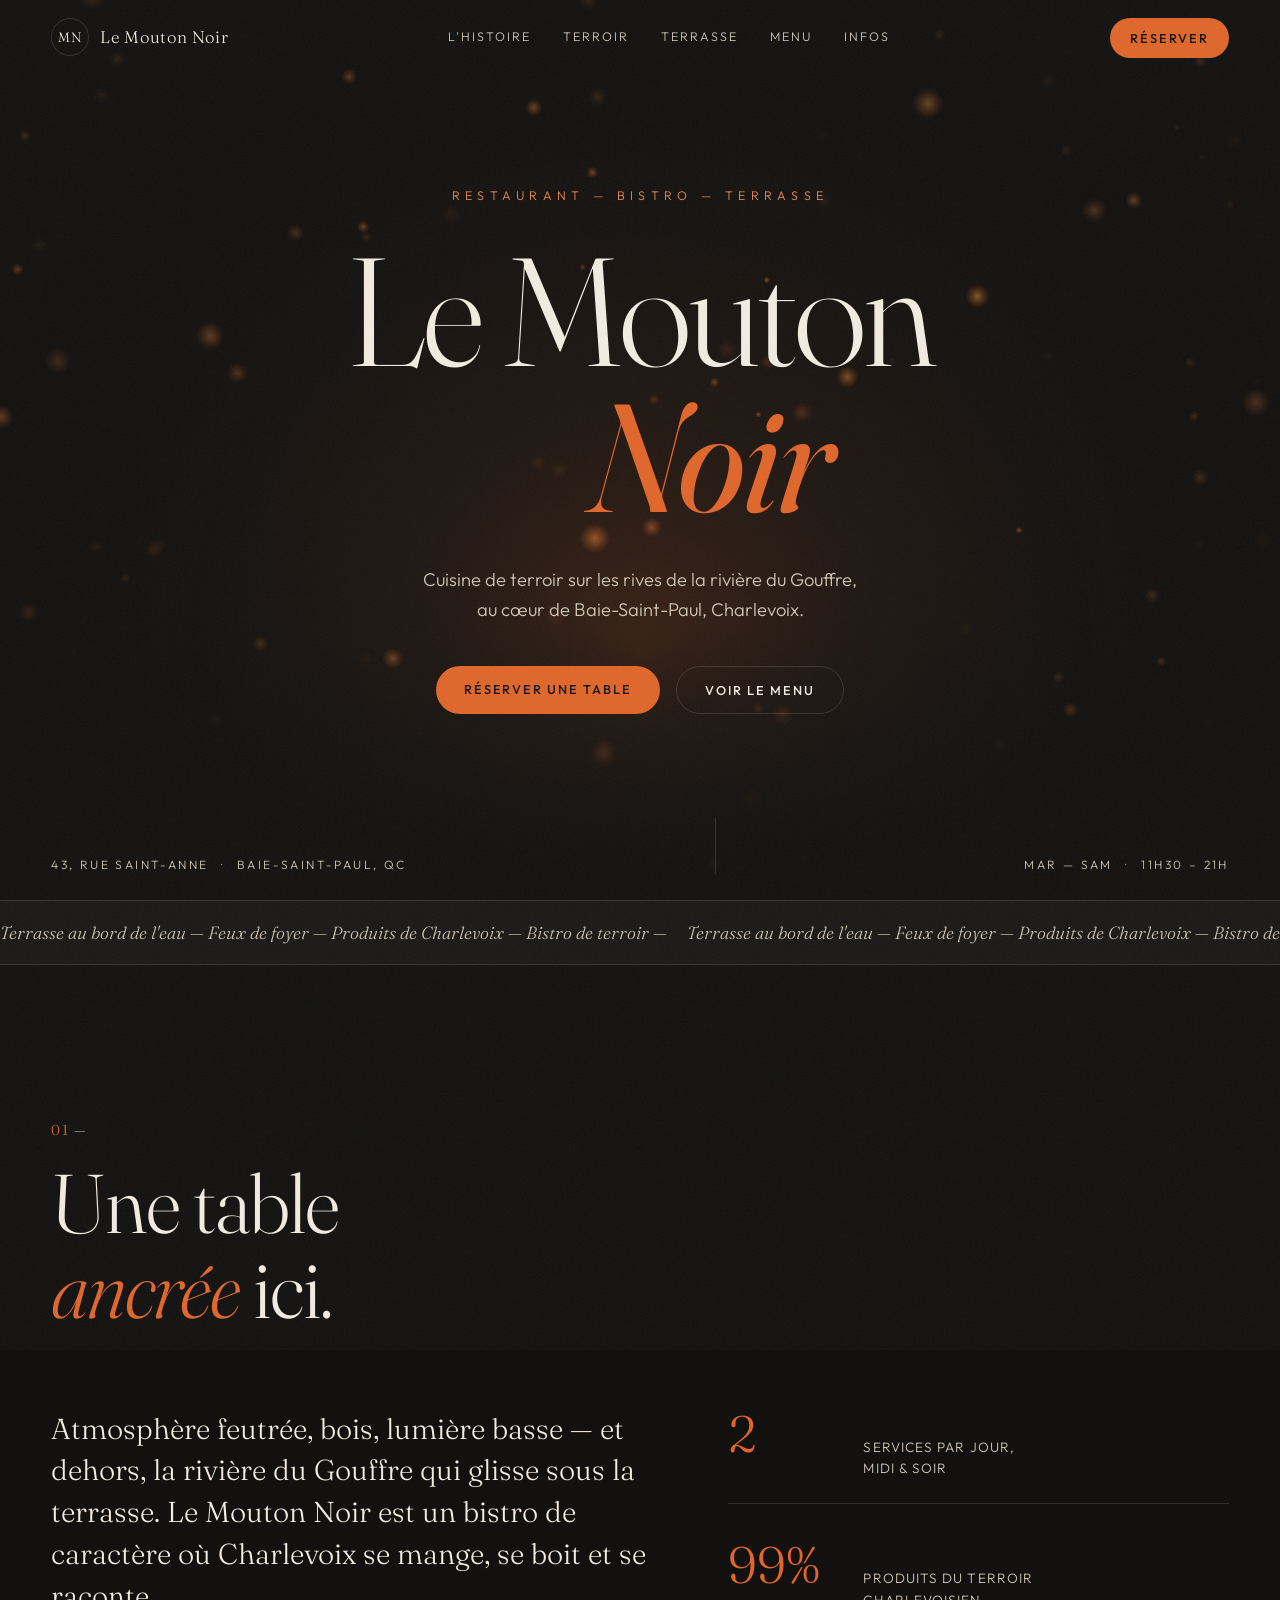
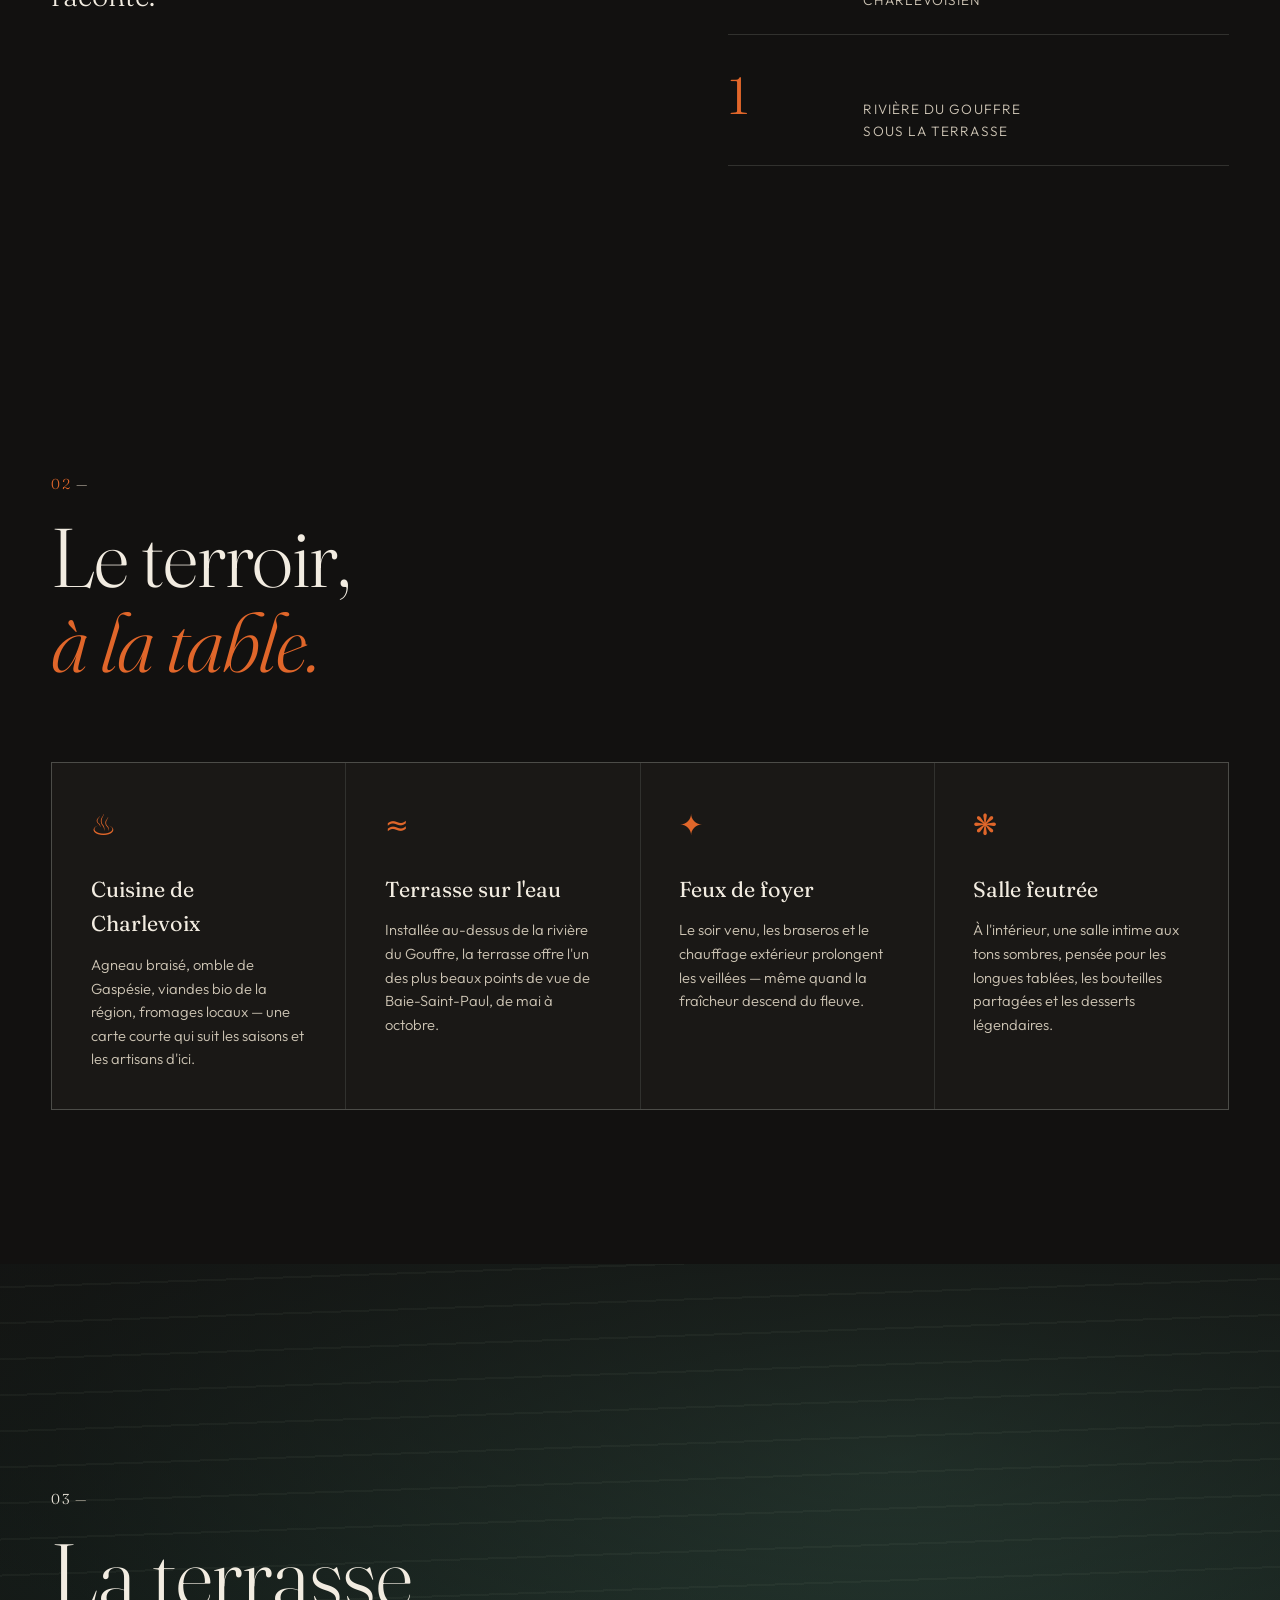
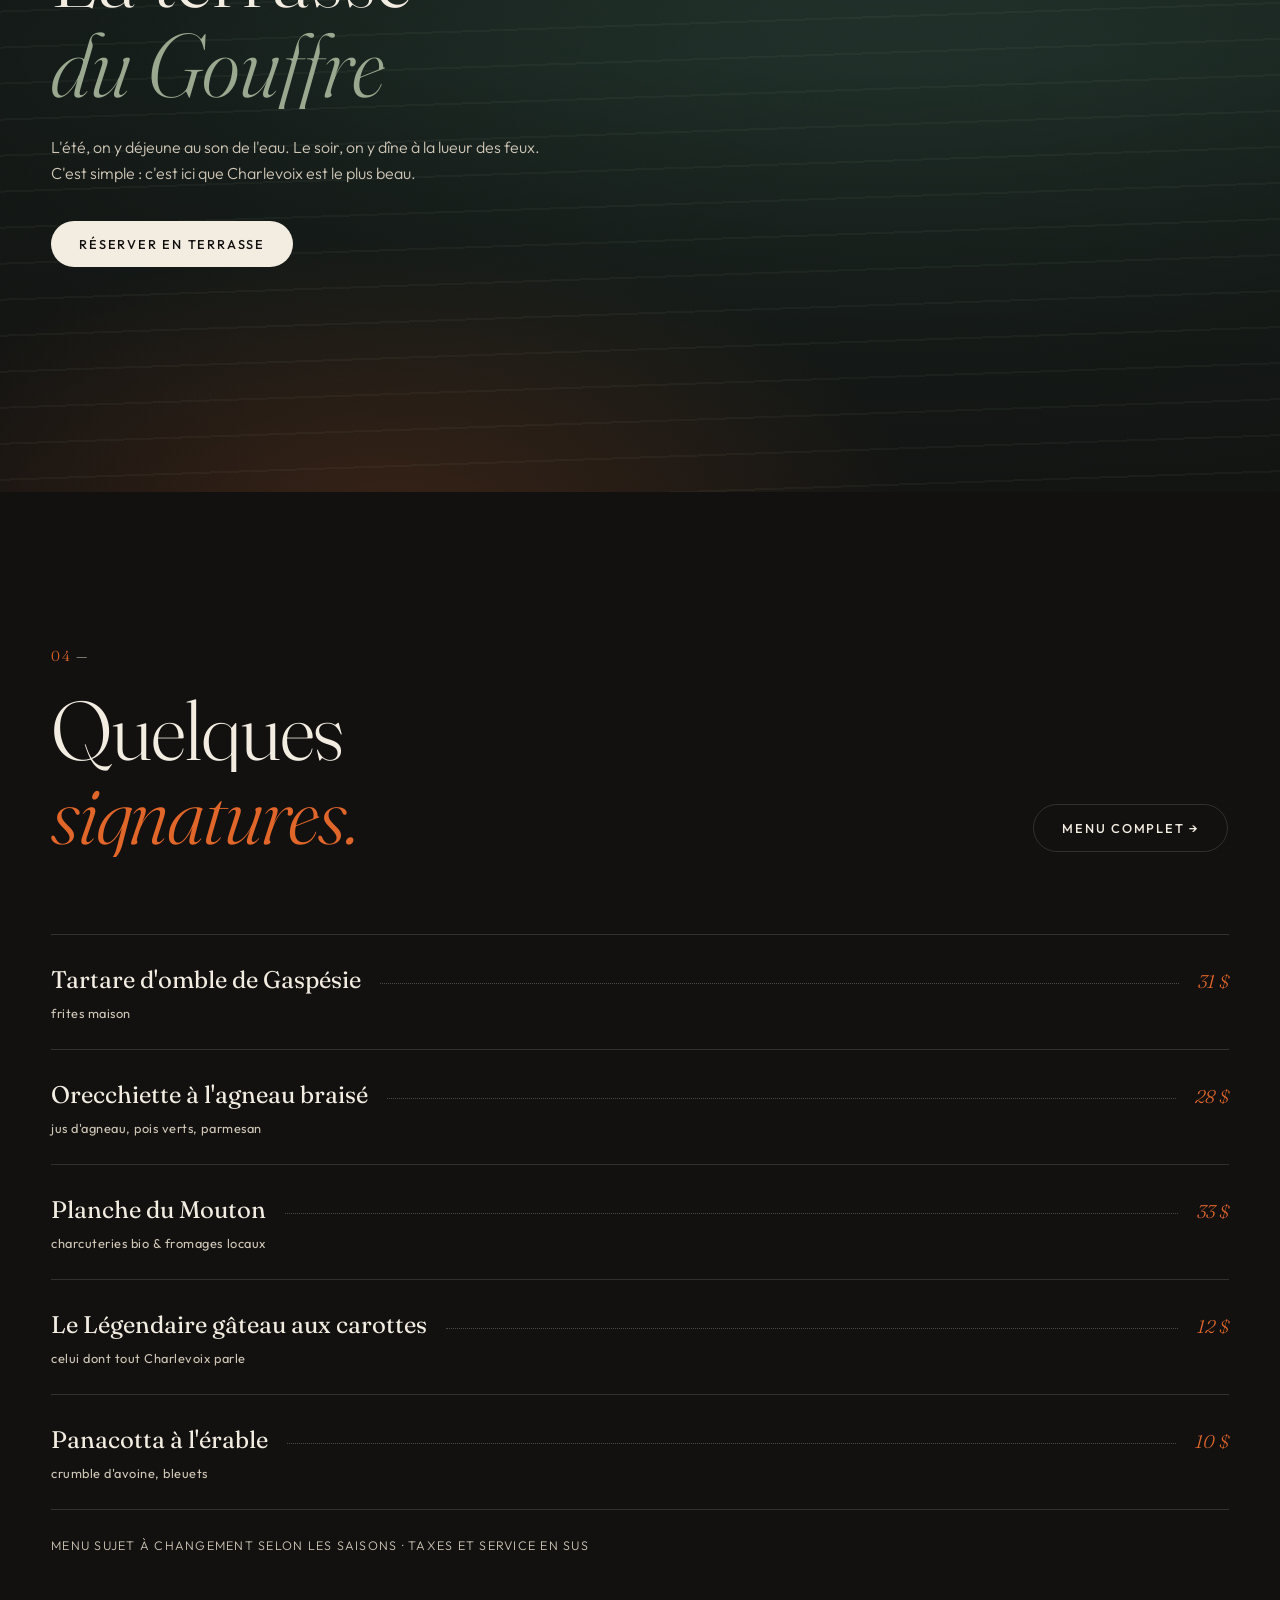
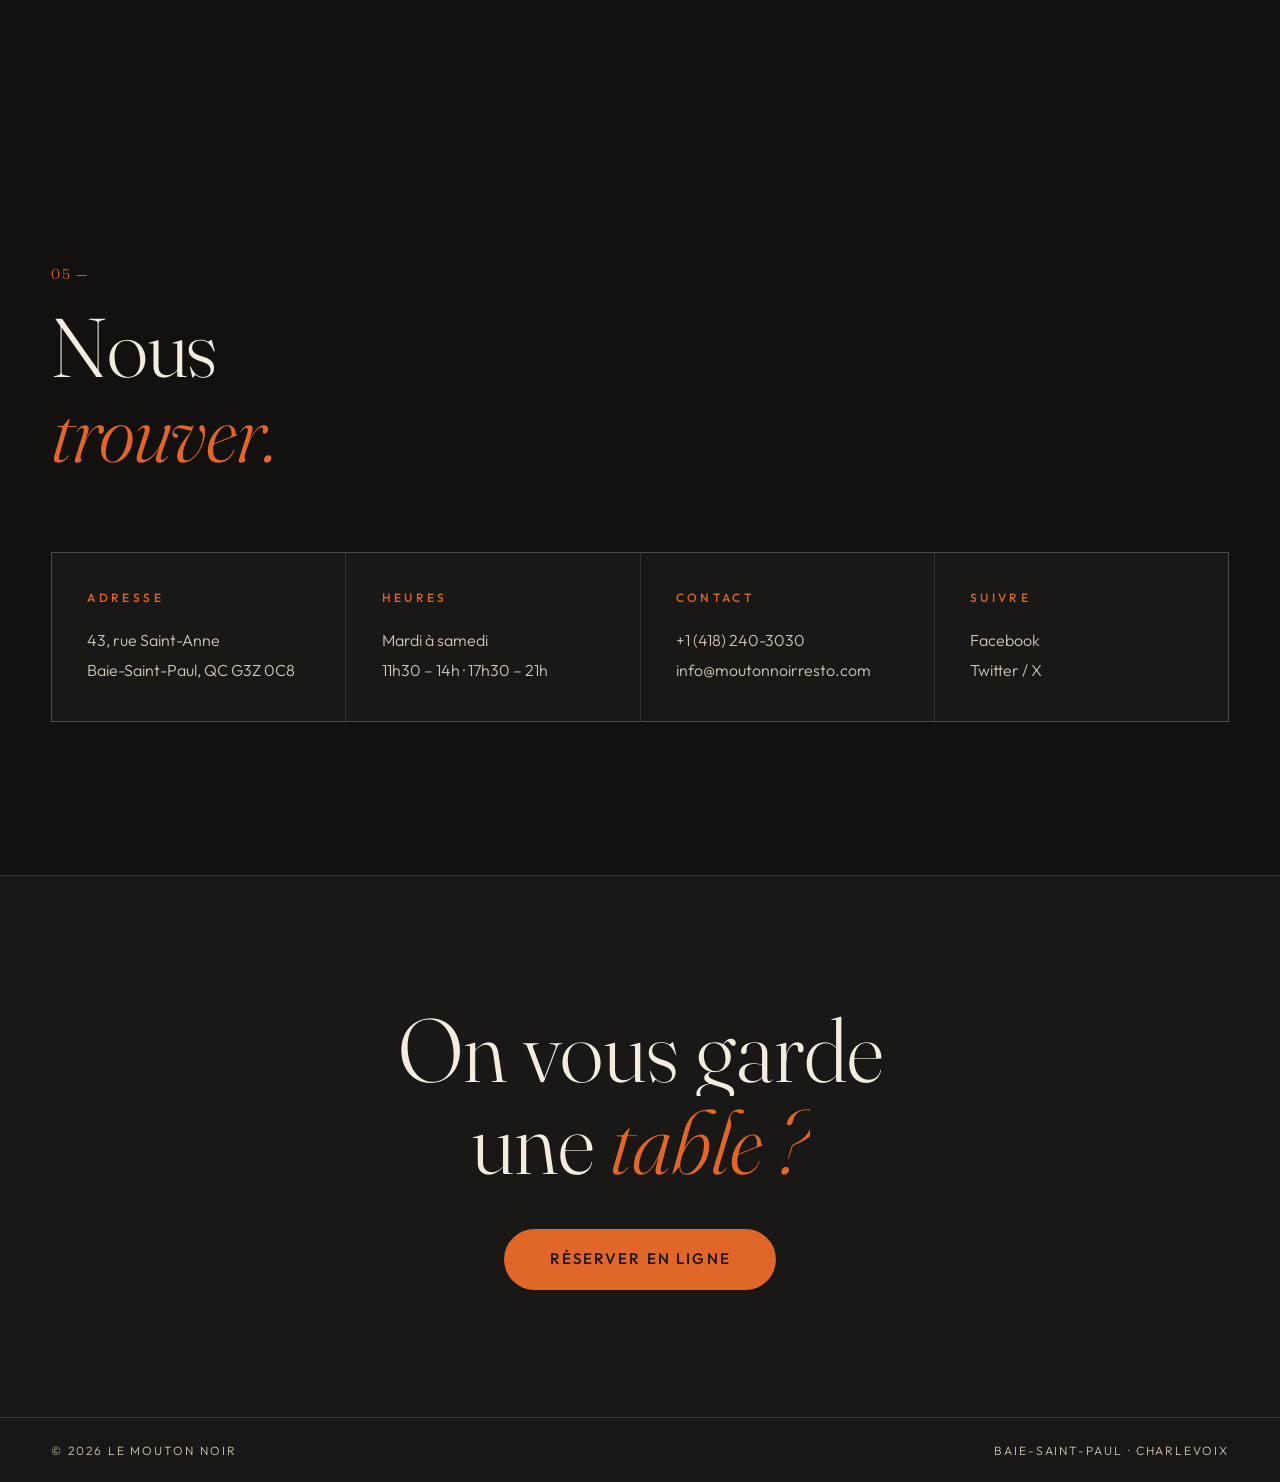
==== index.html @ 449e442a "first pass" ====
<!DOCTYPE html>
<html lang="fr">
<head>
<meta charset="UTF-8" />
<meta name="viewport" content="width=device-width, initial-scale=1.0" />
<title>Le Mouton Noir — Bistro & Terrasse · Baie-Saint-Paul</title>
<meta name="description" content="Bistro de terroir sur les rives de la rivière du Gouffre, à Baie-Saint-Paul, Charlevoix. Terrasse au bord de l'eau, feux de foyer, cuisine locale." />
<link rel="preconnect" href="https://fonts.googleapis.com" />
<link rel="preconnect" href="https://fonts.gstatic.com" crossorigin />
<link href="https://fonts.googleapis.com/css2?family=Fraunces:ital,opsz,wght@0,9..144,300;0,9..144,400;0,9..144,600;1,9..144,300;1,9..144,400&family=Outfit:wght@300;400;500;600&display=swap" rel="stylesheet" />
<link rel="stylesheet" href="styles.css" />
</head>
<body>

<!-- Grain overlay -->
<div class="grain" aria-hidden="true"></div>

<!-- Custom cursor dot -->
<div class="cursor" aria-hidden="true"></div>

<!-- ============ NAV ============ -->
<header class="nav" id="nav">
  <a href="#top" class="nav__brand">
    <span class="nav__mark">MN</span>
    <span class="nav__name">Le Mouton&nbsp;Noir</span>
  </a>
  <nav class="nav__links">
    <a href="#histoire">L'histoire</a>
    <a href="#terroir">Terroir</a>
    <a href="#terrasse">Terrasse</a>
    <a href="#menu">Menu</a>
    <a href="#infos">Infos</a>
  </nav>
  <a class="btn btn--solid nav__cta" href="http://widgets.libroreserve.com/WEB/QC015031606046/book" target="_blank" rel="noopener">Réserver</a>
</header>

<!-- ============ HERO ============ -->
<section class="hero" id="top">
  <canvas id="ember-canvas" aria-hidden="true"></canvas>
  <div class="hero__veil" aria-hidden="true"></div>

  <div class="hero__inner">
    <p class="hero__eyebrow reveal">Restaurant — Bistro — Terrasse</p>
    <h1 class="hero__title">
      <span class="line"><span>Le Mouton</span></span>
      <span class="line line--indent"><em>Noir</em></span>
    </h1>
    <p class="hero__sub reveal">Cuisine de terroir sur les rives de la rivière du Gouffre,<br />au cœur de Baie-Saint-Paul, Charlevoix.</p>
    <div class="hero__actions reveal">
      <a class="btn btn--solid" href="http://widgets.libroreserve.com/WEB/QC015031606046/book" target="_blank" rel="noopener">Réserver une table</a>
      <a class="btn btn--ghost" href="menu.html">Voir le menu</a>
    </div>
  </div>

  <div class="hero__footer">
    <div class="hero__meta">
      <span>43, rue Saint-Anne</span>
      <span class="dot">·</span>
      <span>Baie-Saint-Paul, QC</span>
    </div>
    <a class="hero__scroll" href="#histoire" aria-label="Défiler vers le bas">
      <span class="hero__scroll-line"></span>
    </a>
    <div class="hero__meta hero__meta--right">
      <span>Mar — Sam</span>
      <span class="dot">·</span>
      <span>11h30 – 21h</span>
    </div>
  </div>
</section>

<!-- ============ MARQUEE ============ -->
<div class="marquee" aria-hidden="true">
  <div class="marquee__track">
    <span>Terrasse au bord de l'eau — Feux de foyer — Produits de Charlevoix — Bistro de terroir —&nbsp;</span>
    <span>Terrasse au bord de l'eau — Feux de foyer — Produits de Charlevoix — Bistro de terroir —&nbsp;</span>
  </div>
</div>

<!-- ============ HISTOIRE ============ -->
<section class="section histoire" id="histoire">
  <div class="section__head">
    <span class="section__index">01</span>
    <h2 class="section__title split-title">Une table<br /><em>ancrée</em> ici.</h2>
  </div>
  <div class="histoire__grid">
    <p class="histoire__lead reveal">Atmosphère feutrée, bois, lumière basse — et dehors, la rivière du Gouffre qui glisse sous la terrasse. Le Mouton Noir est un bistro de caractère où Charlevoix se mange, se boit et se raconte.</p>
    <div class="histoire__facts">
      <div class="fact reveal"><span class="fact__num" data-count="2">0</span><span class="fact__label">services par jour,<br />midi &amp; soir</span></div>
      <div class="fact reveal"><span class="fact__num" data-count="100" data-suffix="%">0</span><span class="fact__label">produits du terroir<br />charlevoisien</span></div>
      <div class="fact reveal"><span class="fact__num" data-count="1">0</span><span class="fact__label">rivière du Gouffre<br />sous la terrasse</span></div>
    </div>
  </div>
</section>

<!-- ============ TERROIR / FEATURES CARDS ============ -->
<section class="section terroir" id="terroir">
  <div class="section__head">
    <span class="section__index">02</span>
    <h2 class="section__title split-title">Le terroir,<br /><em>à la table.</em></h2>
  </div>

  <div class="cards">
    <article class="card reveal">
      <span class="card__glyph">♨</span>
      <h3>Cuisine de Charlevoix</h3>
      <p>Agneau braisé, omble de Gaspésie, viandes bio de la région, fromages locaux — une carte courte qui suit les saisons et les artisans d'ici.</p>
    </article>
    <article class="card reveal">
      <span class="card__glyph">≈</span>
      <h3>Terrasse sur l'eau</h3>
      <p>Installée au-dessus de la rivière du Gouffre, la terrasse offre l'un des plus beaux points de vue de Baie-Saint-Paul, de mai à octobre.</p>
    </article>
    <article class="card reveal">
      <span class="card__glyph">✦</span>
      <h3>Feux de foyer</h3>
      <p>Le soir venu, les braseros et le chauffage extérieur prolongent les veillées — même quand la fraîcheur descend du fleuve.</p>
    </article>
    <article class="card reveal">
      <span class="card__glyph">❋</span>
      <h3>Salle feutrée</h3>
      <p>À l'intérieur, une salle intime aux tons sombres, pensée pour les longues tablées, les bouteilles partagées et les desserts légendaires.</p>
    </article>
  </div>
</section>

<!-- ============ TERRASSE / BIG IMAGE PANEL ============ -->
<section class="terrasse" id="terrasse">
  <div class="terrasse__bg" data-parallax aria-hidden="true"></div>
  <div class="terrasse__content">
    <span class="section__index section__index--light">03</span>
    <h2 class="terrasse__title split-title">La terrasse<br /><em>du Gouffre</em></h2>
    <p class="terrasse__text reveal">L'été, on y déjeune au son de l'eau. Le soir, on y dîne à la lueur des feux. C'est simple : c'est ici que Charlevoix est le plus beau.</p>
    <a class="btn btn--light reveal" href="http://widgets.libroreserve.com/WEB/QC015031606046/book" target="_blank" rel="noopener">Réserver en terrasse</a>
  </div>
</section>

<!-- ============ MENU HIGHLIGHTS ============ -->
<section class="section menu" id="menu">
  <div class="section__head">
    <span class="section__index">04</span>
    <h2 class="section__title split-title">Quelques<br /><em>signatures.</em></h2>
    <a class="btn btn--ghost section__more" href="menu.html">Menu complet →</a>
  </div>

  <ul class="dishes">
    <li class="dish reveal">
      <div class="dish__name">Tartare d'omble de Gaspésie <span>frites maison</span></div>
      <div class="dish__dots" aria-hidden="true"></div>
      <div class="dish__price">31 $</div>
    </li>
    <li class="dish reveal">
      <div class="dish__name">Orecchiette à l'agneau braisé <span>jus d'agneau, pois verts, parmesan</span></div>
      <div class="dish__dots" aria-hidden="true"></div>
      <div class="dish__price">28 $</div>
    </li>
    <li class="dish reveal">
      <div class="dish__name">Planche du Mouton <span>charcuteries bio &amp; fromages locaux</span></div>
      <div class="dish__dots" aria-hidden="true"></div>
      <div class="dish__price">33 $</div>
    </li>
    <li class="dish reveal">
      <div class="dish__name">Le Légendaire gâteau aux carottes <span>celui dont tout Charlevoix parle</span></div>
      <div class="dish__dots" aria-hidden="true"></div>
      <div class="dish__price">12 $</div>
    </li>
    <li class="dish reveal">
      <div class="dish__name">Panacotta à l'érable <span>crumble d'avoine, bleuets</span></div>
      <div class="dish__dots" aria-hidden="true"></div>
      <div class="dish__price">10 $</div>
    </li>
  </ul>
  <p class="menu__note reveal">Menu sujet à changement selon les saisons · taxes et service en sus</p>
</section>

<!-- ============ INFOS ============ -->
<section class="section infos" id="infos">
  <div class="section__head">
    <span class="section__index">05</span>
    <h2 class="section__title split-title">Nous<br /><em>trouver.</em></h2>
  </div>
  <div class="infos__grid">
    <div class="info reveal">
      <h3>Adresse</h3>
      <p><a href="https://www.google.com/maps/dir//43+Rue+Saint-Anne,+Baie-Saint-Paul,+QC" target="_blank" rel="noopener">43, rue Saint-Anne<br />Baie-Saint-Paul, QC G3Z 0C8</a></p>
    </div>
    <div class="info reveal">
      <h3>Heures</h3>
      <p>Mardi à samedi<br />11h30 – 14h · 17h30 – 21h</p>
    </div>
    <div class="info reveal">
      <h3>Contact</h3>
      <p><a href="tel:+14182403030">+1 (418) 240-3030</a><br /><a href="mailto:info@moutonnoirresto.com">info@moutonnoirresto.com</a></p>
    </div>
    <div class="info reveal">
      <h3>Suivre</h3>
      <p><a href="https://www.facebook.com/Mouton-Noir-Resto-218626921493224/" target="_blank" rel="noopener">Facebook</a><br /><a href="https://twitter.com/moutonnoirresto" target="_blank" rel="noopener">Twitter / X</a></p>
    </div>
  </div>
</section>

<!-- ============ FOOTER CTA ============ -->
<footer class="footer">
  <div class="footer__cta">
    <h2 class="footer__title split-title">On vous garde<br />une <em>table ?</em></h2>
    <a class="btn btn--solid btn--big reveal" href="http://widgets.libroreserve.com/WEB/QC015031606046/book" target="_blank" rel="noopener">Réserver en ligne</a>
  </div>
  <div class="footer__bar">
    <span>© 2026 Le Mouton Noir</span>
    <span>Baie-Saint-Paul · Charlevoix</span>
  </div>
</footer>

<script src="app.js"></script>
</body>
</html>
---- styles.css ----
/* =========================================================
   LE MOUTON NOIR — Design System "Braise"
   Palette: charbon profond, crème, braise (orange feu), sauge
   Type: Fraunces (display serif) / Outfit (sans)
   ========================================================= */

:root {
  --ink: #121110;
  --coal: #1a1816;
  --coal-2: #221f1c;
  --cream: #f2ece1;
  --cream-dim: #cfc6b6;
  --ember: #e0662a;
  --ember-soft: #f08a4b;
  --sage: #9aa88f;
  --line: rgba(242, 236, 225, 0.14);
  --serif: "Fraunces", Georgia, serif;
  --sans: "Outfit", system-ui, sans-serif;
  --ease-out: cubic-bezier(0.22, 1, 0.36, 1);
  --pad: clamp(1.25rem, 4vw, 4rem);
}

* { margin: 0; padding: 0; box-sizing: border-box; }

html { scroll-behavior: smooth; }

body {
  background: var(--ink);
  color: var(--cream);
  font-family: var(--sans);
  font-weight: 300;
  line-height: 1.6;
  overflow-x: hidden;
  cursor: none;
}

::selection { background: var(--ember); color: var(--ink); }

a { color: inherit; text-decoration: none; }

/* ---------- Grain ---------- */
.grain {
  position: fixed; inset: -50%;
  width: 200%; height: 200%;
  pointer-events: none;
  z-index: 100;
  opacity: 0.06;
  background-image: url("data:image/svg+xml,%3Csvg xmlns='http://www.w3.org/2000/svg' width='300' height='300'%3E%3Cfilter id='n'%3E%3CfeTurbulence type='fractalNoise' baseFrequency='0.9' numOctaves='2'/%3E%3C/filter%3E%3Crect width='100%25' height='100%25' filter='url(%23n)'/%3E%3C/svg%3E");
  animation: grain-shift 0.9s steps(4) infinite;
}
@keyframes grain-shift {
  0% { transform: translate(0, 0); }
  25% { transform: translate(-2%, 1%); }
  50% { transform: translate(1%, -2%); }
  75% { transform: translate(-1%, 2%); }
  100% { transform: translate(0, 0); }
}

/* ---------- Custom cursor ---------- */
.cursor {
  position: fixed; top: 0; left: 0;
  width: 10px; height: 10px;
  border-radius: 50%;
  background: var(--ember);
  pointer-events: none;
  z-index: 200;
  transform: translate(-50%, -50%);
  transition: width 0.25s var(--ease-out), height 0.25s var(--ease-out), opacity 0.25s;
  mix-blend-mode: difference;
}
.cursor.is-hover { width: 44px; height: 44px; }
@media (hover: none) { .cursor { display: none; } body { cursor: auto; } }

/* ---------- Buttons ---------- */
.btn {
  display: inline-block;
  font-family: var(--sans);
  font-weight: 500;
  font-size: 0.8rem;
  letter-spacing: 0.14em;
  text-transform: uppercase;
  padding: 1em 2.2em;
  border-radius: 999px;
  transition: transform 0.35s var(--ease-out), background 0.35s, color 0.35s, border-color 0.35s;
  will-change: transform;
}
.btn:hover { transform: translateY(-3px) scale(1.02); }
.btn--solid { background: var(--ember); color: var(--ink); }
.btn--solid:hover { background: var(--ember-soft); }
.btn--ghost { border: 1px solid var(--line); color: var(--cream); }
.btn--ghost:hover { border-color: var(--cream); }
.btn--light { background: var(--cream); color: var(--ink); }
.btn--big { font-size: 0.95rem; padding: 1.2em 3em; }

/* ---------- Nav ---------- */
.nav {
  position: fixed; top: 0; left: 0; right: 0;
  z-index: 50;
  display: flex; align-items: center; justify-content: space-between;
  padding: 1.1rem var(--pad);
  transition: background 0.4s, backdrop-filter 0.4s, padding 0.4s;
}
.nav.is-scrolled {
  background: rgba(18, 17, 16, 0.72);
  backdrop-filter: blur(14px);
  -webkit-backdrop-filter: blur(14px);
  padding-top: 0.7rem; padding-bottom: 0.7rem;
  border-bottom: 1px solid var(--line);
}
.nav__brand { display: flex; align-items: center; gap: 0.7rem; }
.nav__mark {
  display: grid; place-items: center;
  width: 38px; height: 38px;
  border: 1px solid var(--line);
  border-radius: 50%;
  font-family: var(--serif);
  font-size: 0.85rem;
  letter-spacing: 0.05em;
}
.nav__name { font-family: var(--serif); font-size: 1.05rem; letter-spacing: 0.02em; }
.nav__links { display: flex; gap: 2rem; }
.nav__links a {
  font-size: 0.78rem;
  letter-spacing: 0.16em;
  text-transform: uppercase;
  color: var(--cream-dim);
  position: relative;
  transition: color 0.3s;
}
.nav__links a::after {
  content: "";
  position: absolute; left: 0; bottom: -5px;
  width: 100%; height: 1px;
  background: var(--ember);
  transform: scaleX(0);
  transform-origin: right;
  transition: transform 0.4s var(--ease-out);
}
.nav__links a:hover { color: var(--cream); }
.nav__links a:hover::after { transform: scaleX(1); transform-origin: left; }
.nav__cta { padding: 0.75em 1.6em; }
@media (max-width: 820px) { .nav__links { display: none; } }

/* ---------- Hero ---------- */
.hero {
  position: relative;
  min-height: 100svh;
  display: flex; flex-direction: column; justify-content: center;
  overflow: hidden;
}
#ember-canvas { position: absolute; inset: 0; width: 100%; height: 100%; }
.hero__veil {
  position: absolute; inset: 0;
  background:
    radial-gradient(ellipse 90% 70% at 50% 45%, transparent 30%, rgba(18,17,16,0.85) 100%),
    linear-gradient(to top, var(--ink) 0%, transparent 30%);
  pointer-events: none;
}
.hero__inner {
  position: relative; z-index: 2;
  padding: 0 var(--pad);
  text-align: center;
}
.hero__eyebrow {
  font-size: 0.78rem;
  letter-spacing: 0.42em;
  text-transform: uppercase;
  color: var(--ember-soft);
  margin-bottom: 2rem;
}
.hero__title {
  font-family: var(--serif);
  font-weight: 300;
  font-size: clamp(3.4rem, 12vw, 10.5rem);
  line-height: 0.95;
  letter-spacing: -0.02em;
}
.hero__title em { font-style: italic; font-weight: 400; color: var(--ember); }
.hero__title .line { display: block; overflow: hidden; }
.hero__title .line > span, .hero__title .line > em {
  display: inline-block;
  transform: translateY(110%);
  animation: rise 1.1s var(--ease-out) forwards;
}
.hero__title .line--indent { margin-left: 0.9em; }
.hero__title .line:nth-child(2) > em { animation-delay: 0.15s; }
@keyframes rise { to { transform: translateY(0); } }
.hero__sub {
  margin: 2.2rem auto 0;
  color: var(--cream-dim);
  font-size: clamp(0.95rem, 1.6vw, 1.15rem);
}
.hero__actions {
  margin-top: 2.6rem;
  display: flex; gap: 1rem; justify-content: center; flex-wrap: wrap;
}
.hero__footer {
  position: absolute; bottom: 0; left: 0; right: 0; z-index: 2;
  display: flex; align-items: flex-end; justify-content: space-between;
  padding: 1.6rem var(--pad);
  font-size: 0.75rem;
  letter-spacing: 0.2em;
  text-transform: uppercase;
  color: var(--cream-dim);
}
.hero__meta .dot { margin: 0 0.6em; color: var(--ember); }
.hero__scroll { display: block; width: 1px; }
.hero__scroll-line {
  display: block;
  width: 1px; height: 56px;
  background: var(--line);
  position: relative;
  overflow: hidden;
}
.hero__scroll-line::after {
  content: "";
  position: absolute; top: -100%; left: 0;
  width: 100%; height: 100%;
  background: var(--ember);
  animation: scroll-drip 2s var(--ease-out) infinite;
}
@keyframes scroll-drip { 60%, 100% { top: 100%; } }

/* ---------- Marquee ---------- */
.marquee {
  border-top: 1px solid var(--line);
  border-bottom: 1px solid var(--line);
  overflow: hidden;
  padding: 1.1rem 0;
  background: var(--coal);
}
.marquee__track {
  display: flex; width: max-content;
  animation: marquee 26s linear infinite;
}
.marquee__track span {
  font-family: var(--serif);
  font-style: italic;
  font-size: 1.1rem;
  color: var(--cream-dim);
  white-space: nowrap;
  padding-right: 1rem;
}
@keyframes marquee { to { transform: translateX(-50%); } }

/* ---------- Sections ---------- */
.section { padding: clamp(5rem, 12vw, 10rem) var(--pad); max-width: 1400px; margin: 0 auto; }
.section__head { position: relative; margin-bottom: clamp(3rem, 6vw, 5rem); }
.section__index {
  font-family: var(--serif);
  font-size: 0.9rem;
  color: var(--ember);
  display: block;
  margin-bottom: 1.2rem;
  letter-spacing: 0.1em;
}
.section__index::after { content: " —"; color: var(--cream-dim); }
.section__index--light { color: var(--cream); }
.section__title {
  font-family: var(--serif);
  font-weight: 300;
  font-size: clamp(2.6rem, 6.5vw, 5.5rem);
  line-height: 1.02;
  letter-spacing: -0.015em;
}
.section__title em { font-style: italic; color: var(--ember); }
.section__more { position: absolute; right: 0; bottom: 0.4em; }

/* Split title animation */
.split-title .word {
  display: inline-block;
  overflow: hidden;
  vertical-align: bottom;
}
.split-title .word > span {
  display: inline-block;
  transform: translateY(105%);
  transition: transform 0.9s var(--ease-out);
}
.split-title.is-in .word > span { transform: translateY(0); }

/* ---------- Reveal ---------- */
.reveal {
  opacity: 0;
  transform: translateY(36px);
  transition: opacity 0.9s var(--ease-out), transform 0.9s var(--ease-out);
}
.reveal.is-in { opacity: 1; transform: none; }

/* ---------- Histoire ---------- */
.histoire__grid {
  display: grid;
  grid-template-columns: 1.2fr 1fr;
  gap: clamp(2rem, 6vw, 6rem);
  align-items: start;
}
.histoire__lead {
  font-family: var(--serif);
  font-size: clamp(1.25rem, 2.4vw, 1.8rem);
  font-weight: 300;
  line-height: 1.45;
  color: var(--cream);
}
.histoire__facts { display: flex; flex-direction: column; gap: 2.2rem; }
.fact { display: flex; align-items: baseline; gap: 1.4rem; border-bottom: 1px solid var(--line); padding-bottom: 1.4rem; }
.fact__num {
  font-family: var(--serif);
  font-size: clamp(2.4rem, 4vw, 3.6rem);
  color: var(--ember);
  line-height: 1;
  min-width: 2.2em;
}
.fact__label { font-size: 0.85rem; letter-spacing: 0.08em; text-transform: uppercase; color: var(--cream-dim); }
@media (max-width: 820px) { .histoire__grid { grid-template-columns: 1fr; } }

/* ---------- Terroir cards ---------- */
.cards {
  display: grid;
  grid-template-columns: repeat(auto-fit, minmax(250px, 1fr));
  gap: 1px;
  background: var(--line);
  border: 1px solid var(--line);
}
.card {
  background: var(--coal);
  padding: clamp(1.8rem, 3vw, 2.8rem);
  transition: background 0.5s var(--ease-out), transform 0.5s var(--ease-out);
  position: relative;
}
.card:hover { background: var(--coal-2); transform: translateY(-6px); }
.card__glyph {
  display: block;
  font-size: 1.8rem;
  color: var(--ember);
  margin-bottom: 1.6rem;
  transition: transform 0.5s var(--ease-out);
}
.card:hover .card__glyph { transform: rotate(12deg) scale(1.15); }
.card h3 {
  font-family: var(--serif);
  font-weight: 400;
  font-size: 1.35rem;
  margin-bottom: 0.7rem;
}
.card p { font-size: 0.92rem; color: var(--cream-dim); }

/* ---------- Terrasse panel ---------- */
.terrasse {
  position: relative;
  min-height: 92svh;
  display: flex; align-items: center;
  overflow: hidden;
  isolation: isolate;
}
.terrasse__bg {
  position: absolute; inset: -12% 0;
  z-index: -1;
  background:
    linear-gradient(to bottom, rgba(18,17,16,0.75), rgba(18,17,16,0.25) 40%, rgba(18,17,16,0.85)),
    radial-gradient(ellipse 120% 90% at 70% 20%, #2e4a3f 0%, #16211d 55%, var(--ink) 100%);
}
.terrasse__bg::after {
  content: "";
  position: absolute; inset: 0;
  background:
    repeating-linear-gradient(178deg, transparent 0 34px, rgba(154,168,143,0.06) 34px 36px),
    radial-gradient(ellipse 60% 40% at 30% 85%, rgba(224,102,42,0.18), transparent 70%);
}
.terrasse__content { padding: 6rem var(--pad); max-width: 720px; }
.terrasse__title {
  font-family: var(--serif);
  font-weight: 300;
  font-size: clamp(2.8rem, 7vw, 6rem);
  line-height: 1.0;
  margin: 1rem 0 1.6rem;
}
.terrasse__title em { font-style: italic; color: var(--sage); }
.terrasse__text { color: var(--cream-dim); max-width: 46ch; margin-bottom: 2.2rem; }

/* ---------- Menu dishes ---------- */
.dishes { list-style: none; }
.dish {
  display: flex; align-items: baseline; gap: 1.2rem;
  padding: 1.6rem 0;
  border-bottom: 1px solid var(--line);
  transition: padding-left 0.45s var(--ease-out);
}
.dish:first-child { border-top: 1px solid var(--line); }
.dish:hover { padding-left: 1rem; }
.dish__name {
  font-family: var(--serif);
  font-size: clamp(1.1rem, 2.2vw, 1.5rem);
  font-weight: 400;
}
.dish__name span {
  display: block;
  font-family: var(--sans);
  font-size: 0.8rem;
  color: var(--cream-dim);
  letter-spacing: 0.04em;
  margin-top: 0.25rem;
}
.dish__dots { flex: 1; border-bottom: 1px dotted rgba(242,236,225,0.25); transform: translateY(-4px); }
.dish__price { font-family: var(--serif); font-style: italic; color: var(--ember); font-size: 1.15rem; }

/* Dishes with price options (e.g. sans/avec poulet, 1/2/3 morceaux) */
.dish--options { flex-wrap: wrap; }
.dish__opts { display: flex; gap: 2rem; text-align: right; }
.dish__opt { display: flex; flex-direction: column; gap: 0.2rem; }
.dish__opt em {
  font-style: normal;
  font-size: 0.68rem;
  letter-spacing: 0.14em;
  text-transform: uppercase;
  color: var(--cream-dim);
}
.dish__opt b {
  font-family: var(--serif);
  font-style: italic;
  font-weight: 400;
  color: var(--ember);
  font-size: 1.15rem;
}
@media (max-width: 640px) {
  .dish--options { display: block; }
  .dish--options .dish__dots { display: none; }
  .dish__opts { margin-top: 0.8rem; justify-content: flex-start; text-align: left; }
}
.menu__note { margin-top: 1.6rem; font-size: 0.78rem; letter-spacing: 0.1em; text-transform: uppercase; color: var(--cream-dim); }

/* ---------- Infos ---------- */
.infos__grid {
  display: grid;
  grid-template-columns: repeat(auto-fit, minmax(220px, 1fr));
  gap: 1px;
  background: var(--line);
  border: 1px solid var(--line);
}
.info { background: var(--coal); padding: 2.2rem; }
.info h3 {
  font-size: 0.75rem;
  font-weight: 500;
  letter-spacing: 0.28em;
  text-transform: uppercase;
  color: var(--ember);
  margin-bottom: 1.1rem;
}
.info p, .info a { font-size: 1rem; color: var(--cream-dim); line-height: 1.9; }
.info a { border-bottom: 1px solid transparent; transition: color 0.3s, border-color 0.3s; }
.info a:hover { color: var(--cream); border-color: var(--ember); }

/* ---------- Footer ---------- */
.footer { border-top: 1px solid var(--line); background: var(--coal); }
.footer__cta { text-align: center; padding: clamp(5rem, 10vw, 8rem) var(--pad); }
.footer__title {
  font-family: var(--serif);
  font-weight: 300;
  font-size: clamp(2.6rem, 7vw, 6rem);
  line-height: 1.02;
  margin-bottom: 2.6rem;
}
.footer__title em { font-style: italic; color: var(--ember); }
.footer__bar {
  display: flex; justify-content: space-between; flex-wrap: wrap; gap: 1rem;
  padding: 1.4rem var(--pad);
  border-top: 1px solid var(--line);
  font-size: 0.75rem;
  letter-spacing: 0.16em;
  text-transform: uppercase;
  color: var(--cream-dim);
}

@media (prefers-reduced-motion: reduce) {
  *, *::before, *::after { animation-duration: 0.01ms !important; transition-duration: 0.01ms !important; }
  .reveal, .split-title .word > span { opacity: 1; transform: none; }
  .hero__title .line > span, .hero__title .line > em { transform: none; animation: none; }
}

/* =========================================================
   MENU PAGE
   ========================================================= */
.menu-hero {
  padding: clamp(9rem, 16vw, 13rem) var(--pad) clamp(2rem, 4vw, 3rem);
  text-align: center;
  max-width: 1400px;
  margin: 0 auto;
}
.menu-hero__title {
  font-family: var(--serif);
  font-weight: 300;
  font-size: clamp(3rem, 9vw, 8rem);
  line-height: 0.95;
  letter-spacing: -0.02em;
  margin-bottom: 1.6rem;
}
.menu-hero__title em { font-style: italic; color: var(--ember); }

/* Toggle */
.menu-toggle {
  position: relative;
  display: inline-flex;
  gap: 0;
  margin-top: 2.6rem;
  border: 1px solid var(--line);
  border-radius: 999px;
  padding: 4px;
  isolation: isolate;
}
.menu-toggle__btn {
  position: relative;
  z-index: 1;
  background: none;
  border: none;
  color: var(--cream-dim);
  font-family: var(--sans);
  font-weight: 500;
  font-size: 0.78rem;
  letter-spacing: 0.16em;
  text-transform: uppercase;
  padding: 0.85em 2.2em;
  cursor: none;
  transition: color 0.35s;
}
.menu-toggle__btn.is-active { color: var(--ink); }
.menu-toggle__pill {
  position: absolute;
  top: 4px; bottom: 4px; left: 4px;
  width: calc(50% - 4px);
  background: var(--ember);
  border-radius: 999px;
  transition: transform 0.45s var(--ease-out);
  z-index: 0;
}
.menu-toggle[data-active="soir"] .menu-toggle__pill { transform: translateX(100%); }

/* Menu body */
.menu-body {
  max-width: 980px;
  margin: 0 auto;
  padding: clamp(2rem, 5vw, 4rem) var(--pad);
  transition: opacity 0.4s var(--ease-out);
}
.menu-body.is-hidden { display: none; }
.menu-cat { margin-bottom: clamp(3.5rem, 7vw, 6rem); }
.menu-cat__title {
  font-family: var(--serif);
  font-weight: 300;
  font-size: clamp(2rem, 4.5vw, 3.2rem);
  margin-bottom: 2rem;
}
.menu-cat__title em { font-style: italic; color: var(--ember); }

.menu-foot {
  text-align: center;
  padding: 2rem var(--pad) clamp(5rem, 9vw, 8rem);
}
.menu-foot .btn { margin-top: 2rem; }

.footer__bar a:hover { color: var(--cream); }
@media (hover: none) { .menu-toggle__btn { cursor: pointer; } }
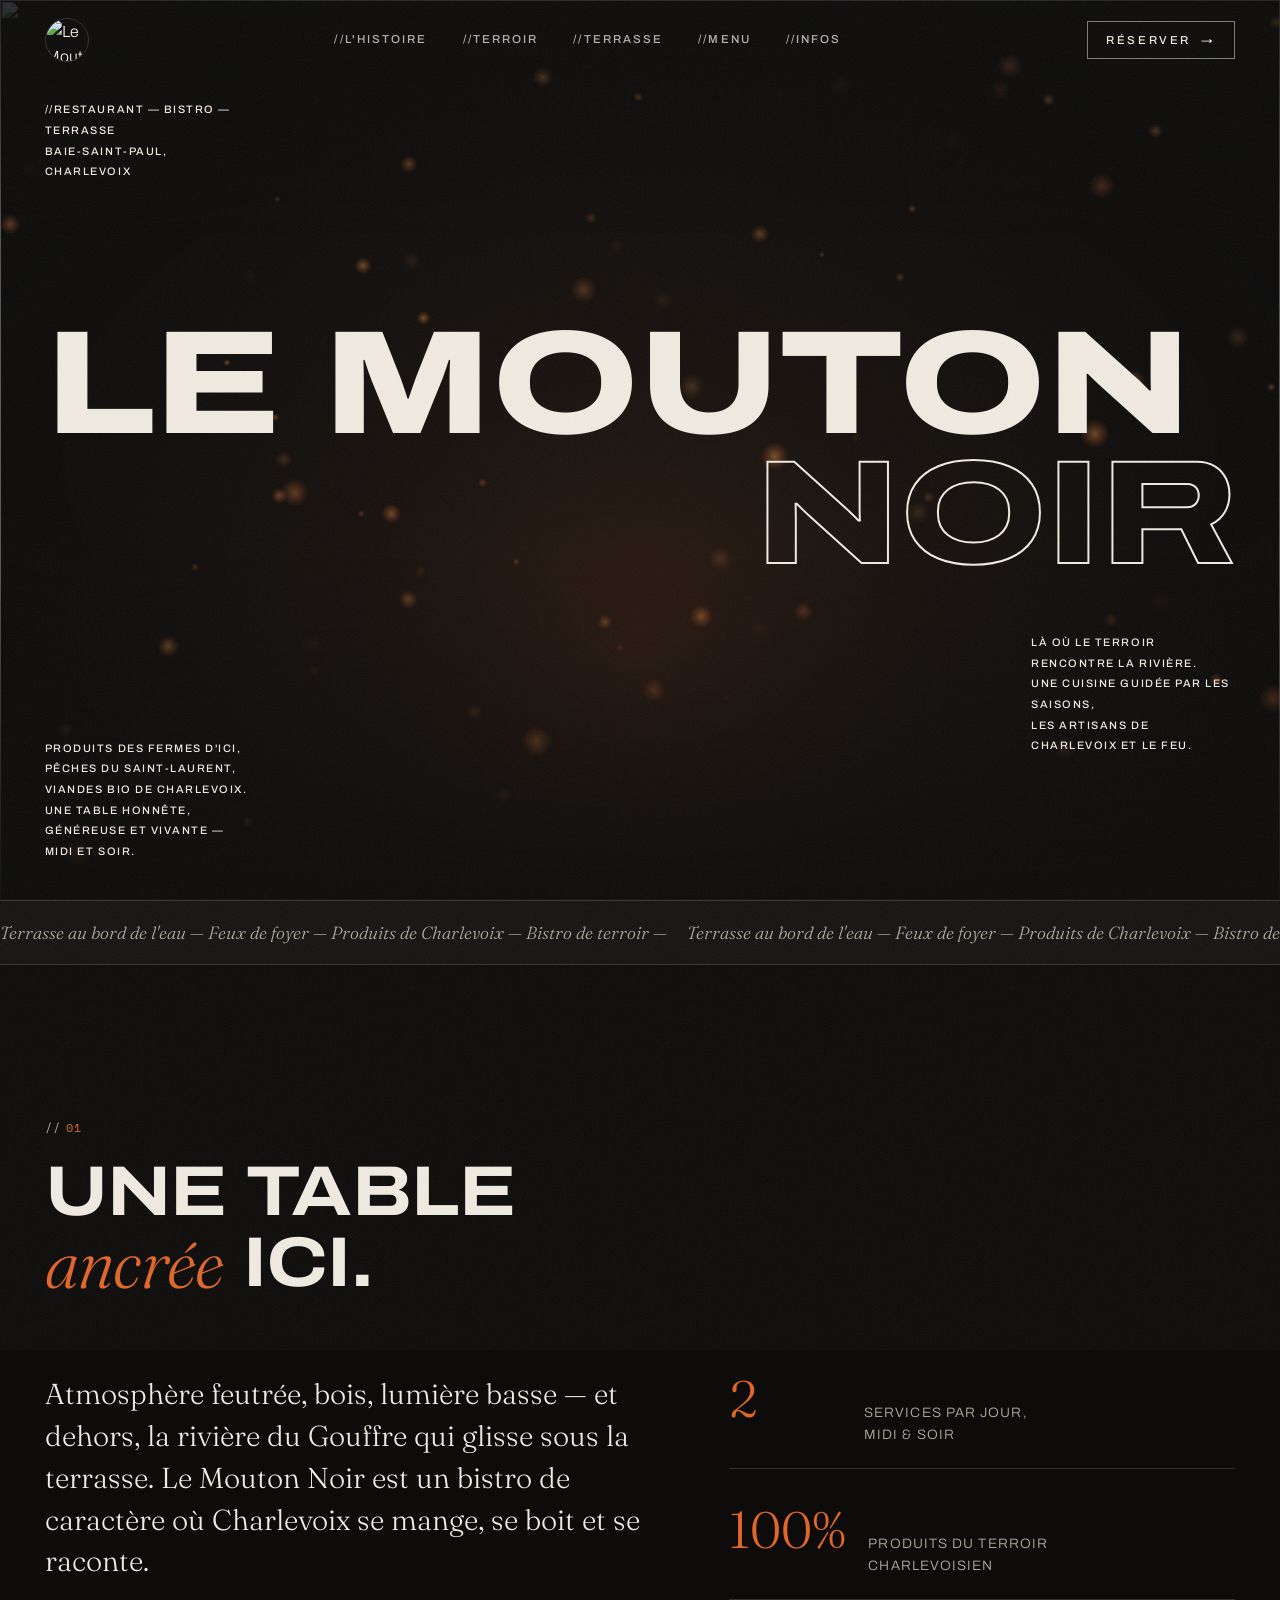
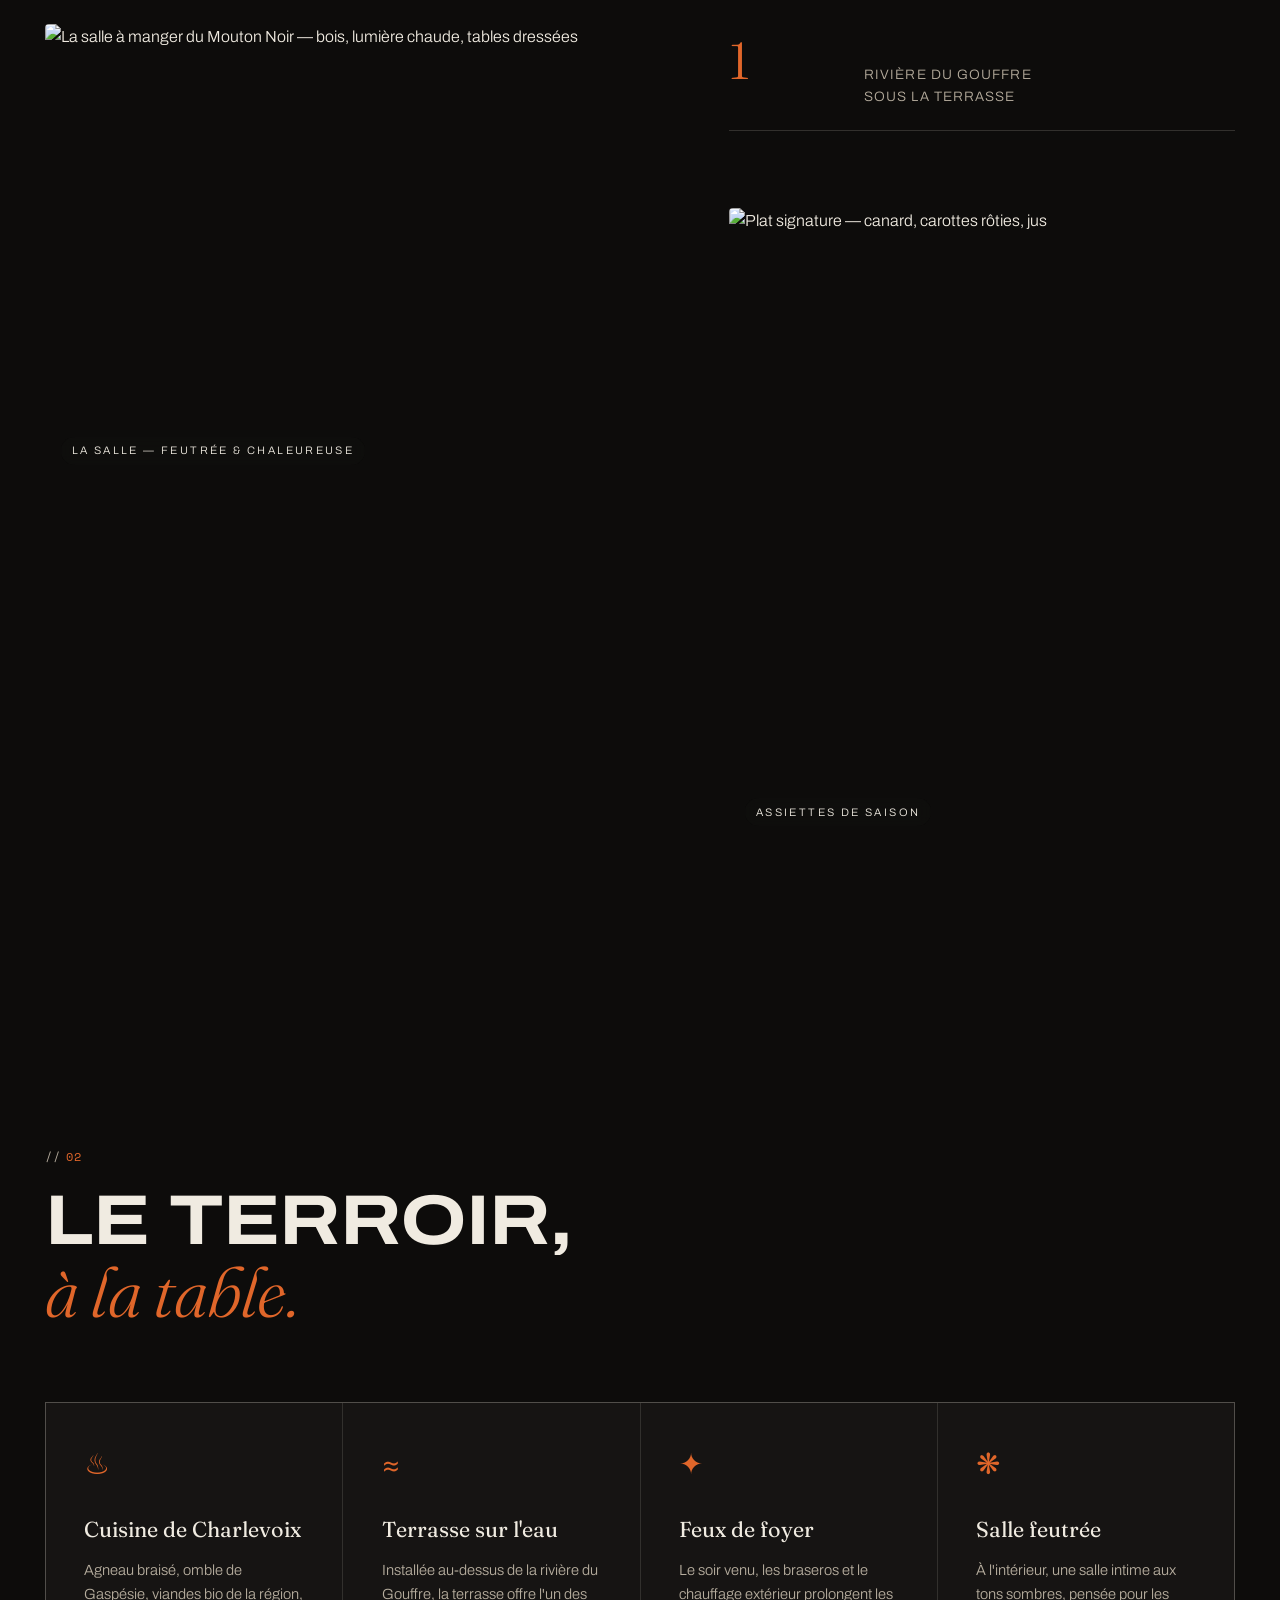
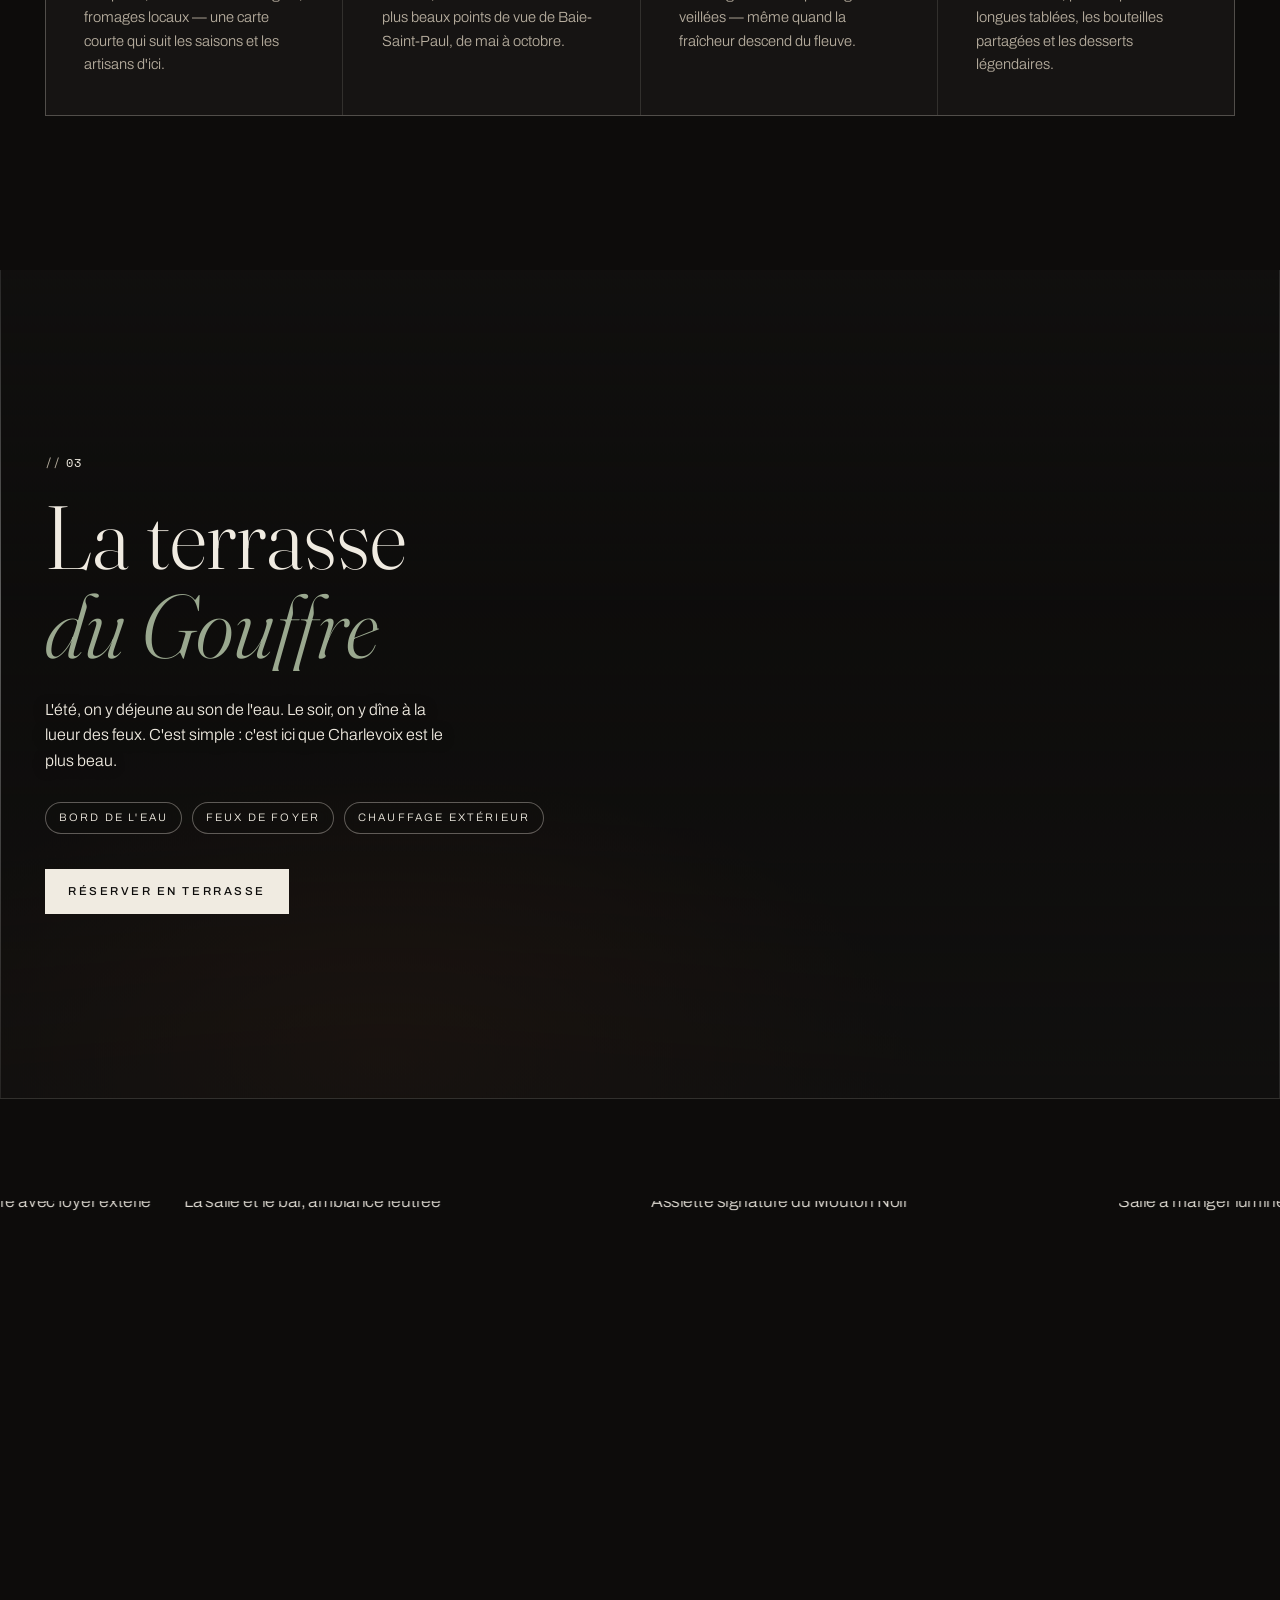
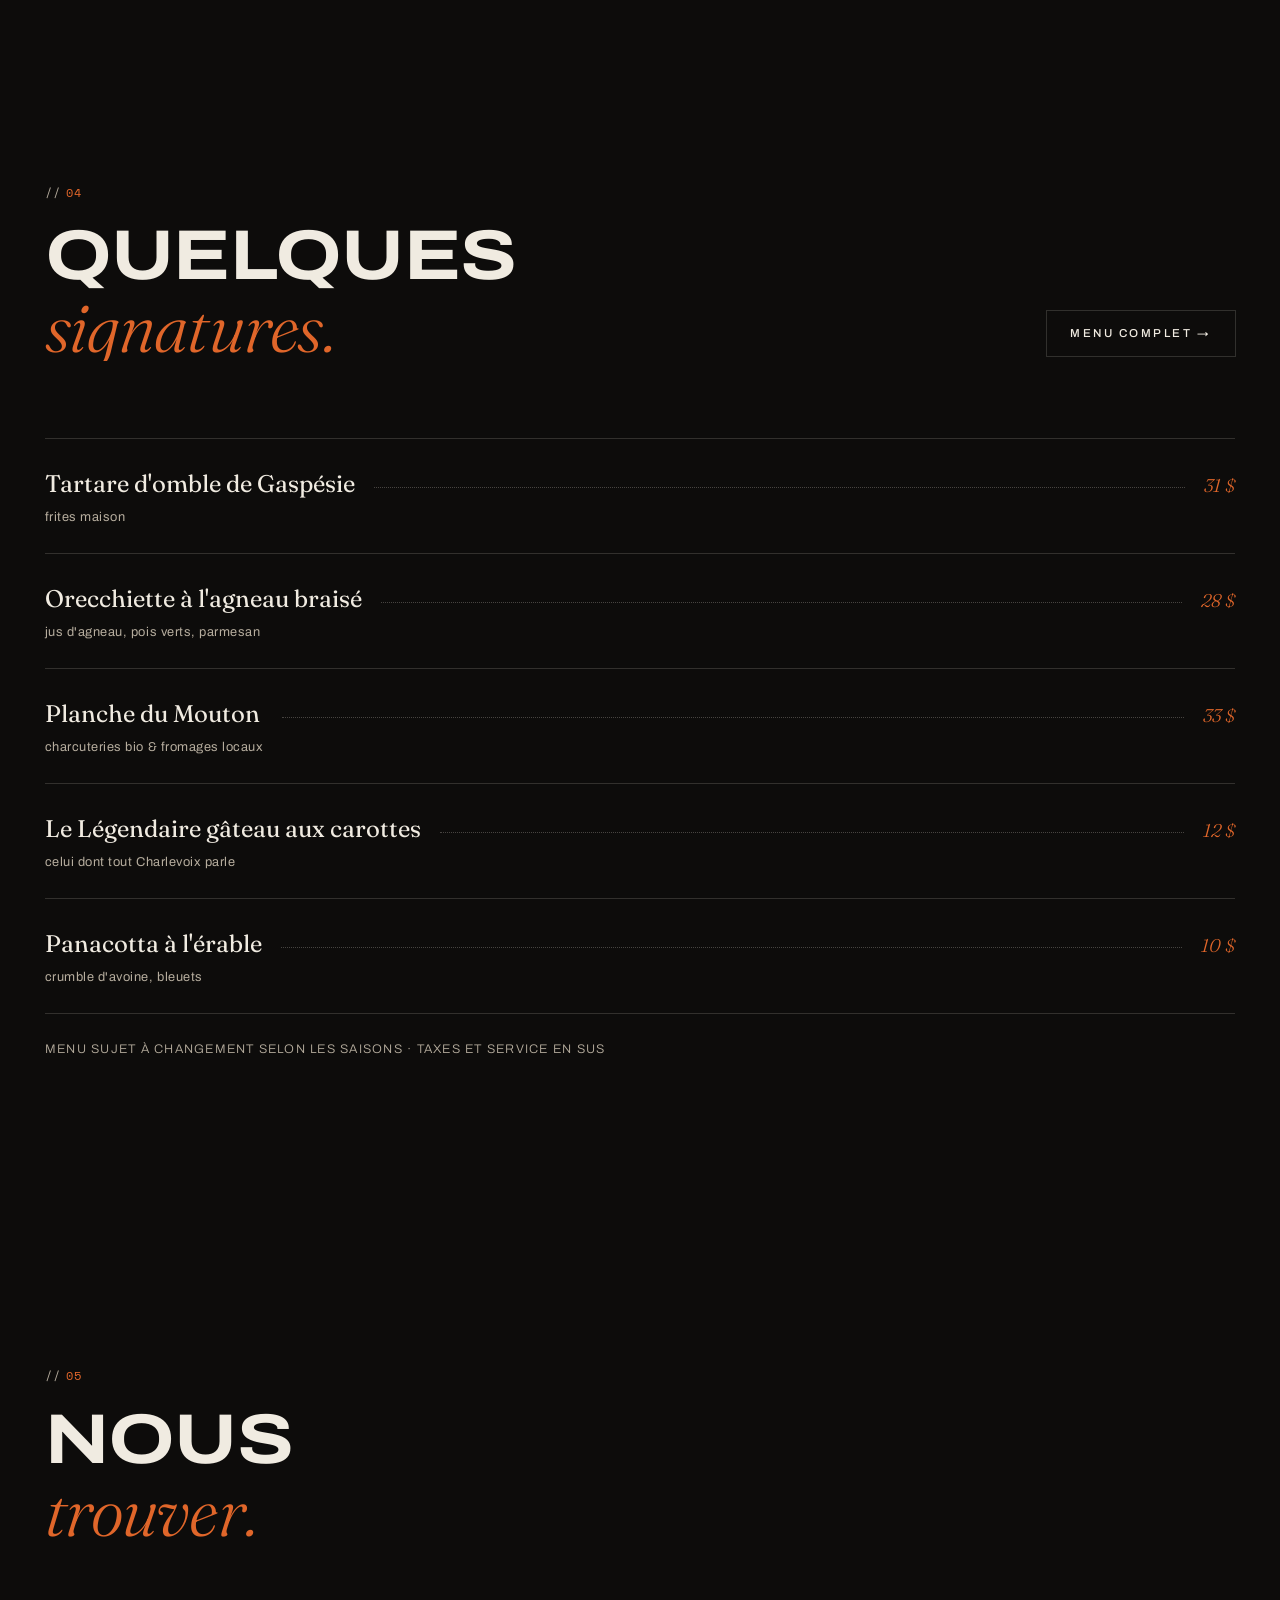
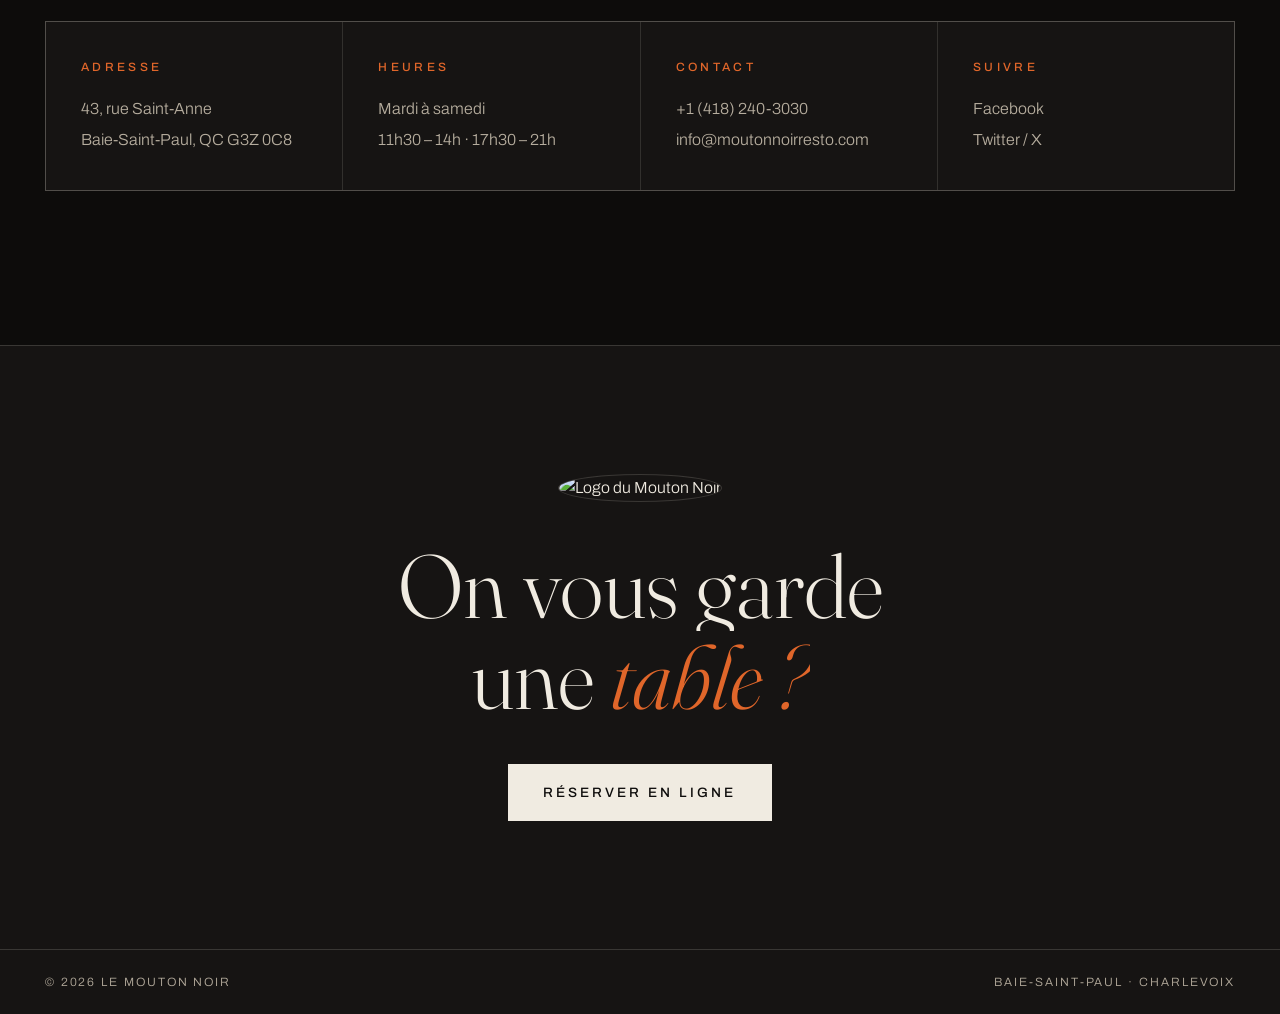
==== commit be2db6fe: "first pass" ====
--- a/index.html
+++ b/index.html
@@ -7,7 +7,7 @@
 <meta name="description" content="Bistro de terroir sur les rives de la rivière du Gouffre, à Baie-Saint-Paul, Charlevoix. Terrasse au bord de l'eau, feux de foyer, cuisine locale." />
 <link rel="preconnect" href="https://fonts.googleapis.com" />
 <link rel="preconnect" href="https://fonts.gstatic.com" crossorigin />
-<link href="https://fonts.googleapis.com/css2?family=Fraunces:ital,opsz,wght@0,9..144,300;0,9..144,400;0,9..144,600;1,9..144,300;1,9..144,400&family=Outfit:wght@300;400;500;600&display=swap" rel="stylesheet" />
+<link href="https://fonts.googleapis.com/css2?family=Archivo:wdth,wght@62..125,300;62..125,400;62..125,500;62..125,600;62..125,700;62..125,800&family=Fraunces:ital,opsz,wght@0,9..144,300;0,9..144,400;1,9..144,300;1,9..144,400&family=Space+Mono:wght@400;700&display=swap" rel="stylesheet" />
 <link rel="stylesheet" href="styles.css" />
 </head>
 <body>
@@ -21,52 +21,41 @@
 <!-- ============ NAV ============ -->
 <header class="nav" id="nav">
   <a href="#top" class="nav__brand">
-    <span class="nav__mark">MN</span>
-    <span class="nav__name">Le Mouton&nbsp;Noir</span>
+    <img class="nav__logo" src="assets/logo.png" alt="Le Mouton Noir" />
   </a>
   <nav class="nav__links">
-    <a href="#histoire">L'histoire</a>
-    <a href="#terroir">Terroir</a>
-    <a href="#terrasse">Terrasse</a>
-    <a href="#menu">Menu</a>
-    <a href="#infos">Infos</a>
+    <a href="#histoire">//L'histoire</a>
+    <a href="#terroir">//Terroir</a>
+    <a href="#terrasse">//Terrasse</a>
+    <a href="menu.html">//Menu</a>
+    <a href="#infos">//Infos</a>
   </nav>
-  <a class="btn btn--solid nav__cta" href="http://widgets.libroreserve.com/WEB/QC015031606046/book" target="_blank" rel="noopener">Réserver</a>
+  <a class="btn btn--outline nav__cta" href="http://widgets.libroreserve.com/WEB/QC015031606046/book" target="_blank" rel="noopener">Réserver <span class="btn__arrow">→</span></a>
 </header>
 
 <!-- ============ HERO ============ -->
 <section class="hero" id="top">
-  <canvas id="ember-canvas" aria-hidden="true"></canvas>
-  <div class="hero__veil" aria-hidden="true"></div>
-
-  <div class="hero__inner">
-    <p class="hero__eyebrow reveal">Restaurant — Bistro — Terrasse</p>
-    <h1 class="hero__title">
-      <span class="line"><span>Le Mouton</span></span>
-      <span class="line line--indent"><em>Noir</em></span>
-    </h1>
-    <p class="hero__sub reveal">Cuisine de terroir sur les rives de la rivière du Gouffre,<br />au cœur de Baie-Saint-Paul, Charlevoix.</p>
-    <div class="hero__actions reveal">
-      <a class="btn btn--solid" href="http://widgets.libroreserve.com/WEB/QC015031606046/book" target="_blank" rel="noopener">Réserver une table</a>
-      <a class="btn btn--ghost" href="menu.html">Voir le menu</a>
-    </div>
-  </div>
-
-  <div class="hero__footer">
-    <div class="hero__meta">
-      <span>43, rue Saint-Anne</span>
-      <span class="dot">·</span>
-      <span>Baie-Saint-Paul, QC</span>
-    </div>
-    <a class="hero__scroll" href="#histoire" aria-label="Défiler vers le bas">
-      <span class="hero__scroll-line"></span>
-    </a>
-    <div class="hero__meta hero__meta--right">
-      <span>Mar — Sam</span>
-      <span class="dot">·</span>
-      <span>11h30 – 21h</span>
-    </div>
-  </div>
+  <div class="hero__media" aria-hidden="true">
+    <img src="assets/photo-4.jpg" alt="" data-hero-img />
+    <canvas id="ember-canvas" aria-hidden="true"></canvas>
+    <div class="hero__veil"></div>
+  </div>
+
+  <h1 class="hero__title" aria-label="Le Mouton Noir">
+    <span class="hero__title-line"><span>LE&nbsp;MOUTON</span></span>
+    <span class="hero__title-line hero__title-line--right"><span>NOIR</span></span>
+  </h1>
+
+  <div class="hero__corners">
+    <p class="hero__corner hero__corner--tl reveal">//Restaurant — Bistro — Terrasse<br />Baie-Saint-Paul, Charlevoix</p>
+    <p class="hero__corner hero__corner--br reveal">Là où le terroir rencontre la rivière.<br />Une cuisine guidée par les saisons,<br />les artisans de Charlevoix et le feu.</p>
+    <p class="hero__corner hero__corner--bl reveal">Produits des fermes d'ici, pêches du Saint-Laurent,<br />viandes bio de Charlevoix. Une table honnête,<br />généreuse et vivante — midi et soir.</p>
+    <a class="btn btn--outline hero__cta reveal" href="menu.html">Explorer le menu <span class="btn__arrow">→</span></a>
+  </div>
+
+  <a class="hero__scroll" href="#histoire" aria-label="Défiler vers le bas">
+    <span class="hero__scroll-line"></span>
+  </a>
 </section>
 
 <!-- ============ MARQUEE ============ -->
@@ -84,11 +73,21 @@
     <h2 class="section__title split-title">Une table<br /><em>ancrée</em> ici.</h2>
   </div>
   <div class="histoire__grid">
-    <p class="histoire__lead reveal">Atmosphère feutrée, bois, lumière basse — et dehors, la rivière du Gouffre qui glisse sous la terrasse. Le Mouton Noir est un bistro de caractère où Charlevoix se mange, se boit et se raconte.</p>
+    <div class="histoire__col">
+      <p class="histoire__lead reveal">Atmosphère feutrée, bois, lumière basse — et dehors, la rivière du Gouffre qui glisse sous la terrasse. Le Mouton Noir est un bistro de caractère où Charlevoix se mange, se boit et se raconte.</p>
+      <figure class="histoire__media reveal" data-tilt>
+        <img src="assets/photo-salle.jpg" alt="La salle à manger du Mouton Noir — bois, lumière chaude, tables dressées" loading="lazy" />
+        <figcaption>La salle — feutrée &amp; chaleureuse</figcaption>
+      </figure>
+    </div>
     <div class="histoire__facts">
       <div class="fact reveal"><span class="fact__num" data-count="2">0</span><span class="fact__label">services par jour,<br />midi &amp; soir</span></div>
       <div class="fact reveal"><span class="fact__num" data-count="100" data-suffix="%">0</span><span class="fact__label">produits du terroir<br />charlevoisien</span></div>
       <div class="fact reveal"><span class="fact__num" data-count="1">0</span><span class="fact__label">rivière du Gouffre<br />sous la terrasse</span></div>
+      <figure class="histoire__media histoire__media--small reveal" data-tilt>
+        <img src="assets/photo-2.jpg" alt="Plat signature — canard, carottes rôties, jus" loading="lazy" />
+        <figcaption>Assiettes de saison</figcaption>
+      </figure>
     </div>
   </div>
 </section>
@@ -126,12 +125,41 @@
 
 <!-- ============ TERRASSE / BIG IMAGE PANEL ============ -->
 <section class="terrasse" id="terrasse">
-  <div class="terrasse__bg" data-parallax aria-hidden="true"></div>
+  <div class="terrasse__bg" data-parallax aria-hidden="true">
+    <img src="assets/photo-4.jpg" alt="" aria-hidden="true" />
+  </div>
   <div class="terrasse__content">
     <span class="section__index section__index--light">03</span>
     <h2 class="terrasse__title split-title">La terrasse<br /><em>du Gouffre</em></h2>
     <p class="terrasse__text reveal">L'été, on y déjeune au son de l'eau. Le soir, on y dîne à la lueur des feux. C'est simple : c'est ici que Charlevoix est le plus beau.</p>
+    <div class="terrasse__tags reveal">
+      <span class="tag">Bord de l'eau</span>
+      <span class="tag">Feux de foyer</span>
+      <span class="tag">Chauffage extérieur</span>
+    </div>
     <a class="btn btn--light reveal" href="http://widgets.libroreserve.com/WEB/QC015031606046/book" target="_blank" rel="noopener">Réserver en terrasse</a>
+  </div>
+</section>
+
+<!-- ============ GALERIE SCROLL ============ -->
+<section class="galerie" aria-label="Galerie photos">
+  <div class="galerie__track" data-drift>
+    <figure class="galerie__item">
+      <img src="assets/photo-4.jpg" alt="Terrasse au bord de la rivière du Gouffre avec foyer extérieur" loading="lazy" />
+      <figcaption>Terrasse · bord de l'eau</figcaption>
+    </figure>
+    <figure class="galerie__item">
+      <img src="assets/photo-3.jpg" alt="La salle et le bar, ambiance feutrée" loading="lazy" />
+      <figcaption>Salle · atmosphère feutrée</figcaption>
+    </figure>
+    <figure class="galerie__item">
+      <img src="assets/photo-2.jpg" alt="Assiette signature du Mouton Noir" loading="lazy" />
+      <figcaption>Cuisine · terroir de Charlevoix</figcaption>
+    </figure>
+    <figure class="galerie__item">
+      <img src="assets/photo-salle.jpg" alt="Salle à manger lumineuse en journée" loading="lazy" />
+      <figcaption>Le midi · lumière du jour</figcaption>
+    </figure>
   </div>
 </section>
 
@@ -202,6 +230,7 @@
 <!-- ============ FOOTER CTA ============ -->
 <footer class="footer">
   <div class="footer__cta">
+    <img class="footer__logo reveal" src="assets/logo.png" alt="Logo du Mouton Noir" />
     <h2 class="footer__title split-title">On vous garde<br />une <em>table ?</em></h2>
     <a class="btn btn--solid btn--big reveal" href="http://widgets.libroreserve.com/WEB/QC015031606046/book" target="_blank" rel="noopener">Réserver en ligne</a>
   </div>
--- a/styles.css
+++ b/styles.css
@@ -5,19 +5,21 @@
    ========================================================= */
 
 :root {
-  --ink: #121110;
-  --coal: #1a1816;
-  --coal-2: #221f1c;
-  --cream: #f2ece1;
-  --cream-dim: #cfc6b6;
+  --ink: #0d0c0b;
+  --coal: #161413;
+  --coal-2: #1e1b19;
+  --cream: #f0ebe1;
+  --cream-dim: #b6ad9e;
   --ember: #e0662a;
   --ember-soft: #f08a4b;
   --sage: #9aa88f;
-  --line: rgba(242, 236, 225, 0.14);
+  --line: rgba(240, 235, 225, 0.16);
+  --display: "Archivo", system-ui, sans-serif;
   --serif: "Fraunces", Georgia, serif;
-  --sans: "Outfit", system-ui, sans-serif;
+  --mono: "Space Mono", ui-monospace, monospace;
+  --sans: "Archivo", system-ui, sans-serif;
   --ease-out: cubic-bezier(0.22, 1, 0.36, 1);
-  --pad: clamp(1.25rem, 4vw, 4rem);
+  --pad: clamp(1.25rem, 3.5vw, 3.5rem);
 }
 
 * { margin: 0; padding: 0; box-sizing: border-box; }
@@ -73,24 +75,30 @@
 
 /* ---------- Buttons ---------- */
 .btn {
-  display: inline-block;
+  display: inline-flex;
+  align-items: center;
+  gap: 0.9em;
   font-family: var(--sans);
   font-weight: 500;
-  font-size: 0.8rem;
-  letter-spacing: 0.14em;
-  text-transform: uppercase;
-  padding: 1em 2.2em;
-  border-radius: 999px;
+  font-size: 0.72rem;
+  letter-spacing: 0.22em;
+  text-transform: uppercase;
+  padding: 1.15em 2em;
+  border-radius: 0;
   transition: transform 0.35s var(--ease-out), background 0.35s, color 0.35s, border-color 0.35s;
   will-change: transform;
 }
-.btn:hover { transform: translateY(-3px) scale(1.02); }
-.btn--solid { background: var(--ember); color: var(--ink); }
-.btn--solid:hover { background: var(--ember-soft); }
+.btn__arrow { transition: transform 0.35s var(--ease-out); }
+.btn:hover .btn__arrow { transform: translateX(5px); }
+.btn:hover { transform: translateY(-2px); }
+.btn--solid { background: var(--cream); color: var(--ink); }
+.btn--solid:hover { background: var(--ember); color: var(--ink); }
+.btn--outline { border: 1px solid rgba(240,235,225,0.5); color: var(--cream); }
+.btn--outline:hover { border-color: var(--cream); background: var(--cream); color: var(--ink); }
 .btn--ghost { border: 1px solid var(--line); color: var(--cream); }
 .btn--ghost:hover { border-color: var(--cream); }
 .btn--light { background: var(--cream); color: var(--ink); }
-.btn--big { font-size: 0.95rem; padding: 1.2em 3em; }
+.btn--big { font-size: 0.85rem; padding: 1.3em 2.6em; }
 
 /* ---------- Nav ---------- */
 .nav {
@@ -108,103 +116,111 @@
   border-bottom: 1px solid var(--line);
 }
 .nav__brand { display: flex; align-items: center; gap: 0.7rem; }
-.nav__mark {
-  display: grid; place-items: center;
-  width: 38px; height: 38px;
+.nav__logo {
+  width: 44px; height: 44px;
+  object-fit: cover;
+  border-radius: 50%;
   border: 1px solid var(--line);
-  border-radius: 50%;
-  font-family: var(--serif);
-  font-size: 0.85rem;
-  letter-spacing: 0.05em;
-}
+  transition: transform 0.5s var(--ease-out);
+}
+.nav__brand:hover .nav__logo { transform: rotate(-8deg) scale(1.06); }
 .nav__name { font-family: var(--serif); font-size: 1.05rem; letter-spacing: 0.02em; }
-.nav__links { display: flex; gap: 2rem; }
+.nav__links { display: flex; gap: 2.2rem; }
 .nav__links a {
-  font-size: 0.78rem;
-  letter-spacing: 0.16em;
-  text-transform: uppercase;
-  color: var(--cream-dim);
-  position: relative;
-  transition: color 0.3s;
-}
-.nav__links a::after {
-  content: "";
-  position: absolute; left: 0; bottom: -5px;
-  width: 100%; height: 1px;
-  background: var(--ember);
-  transform: scaleX(0);
-  transform-origin: right;
-  transition: transform 0.4s var(--ease-out);
-}
-.nav__links a:hover { color: var(--cream); }
-.nav__links a:hover::after { transform: scaleX(1); transform-origin: left; }
+  font-family: var(--sans);
+  font-weight: 500;
+  font-size: 0.72rem;
+  letter-spacing: 0.18em;
+  text-transform: uppercase;
+  color: var(--cream);
+  opacity: 0.75;
+  position: relative;
+  transition: opacity 0.3s, color 0.3s;
+}
+.nav__links a:hover { opacity: 1; color: var(--ember-soft); }
 .nav__cta { padding: 0.75em 1.6em; }
 @media (max-width: 820px) { .nav__links { display: none; } }
 
-/* ---------- Hero ---------- */
+/* ---------- Hero (full-bleed, giant display title) ---------- */
 .hero {
   position: relative;
   min-height: 100svh;
-  display: flex; flex-direction: column; justify-content: center;
   overflow: hidden;
-}
-#ember-canvas { position: absolute; inset: 0; width: 100%; height: 100%; }
+  display: flex;
+  align-items: center;
+}
+.hero__media { position: absolute; inset: 0; }
+.hero__media img {
+  width: 100%; height: 100%;
+  object-fit: cover;
+  filter: brightness(0.5) saturate(0.9) contrast(1.05);
+  transform: scale(1.08);
+  animation: hero-zoom 2.4s var(--ease-out) forwards;
+}
+@keyframes hero-zoom { to { transform: scale(1); } }
+#ember-canvas { position: absolute; inset: 0; width: 100%; height: 100%; mix-blend-mode: screen; opacity: 0.8; }
 .hero__veil {
   position: absolute; inset: 0;
   background:
-    radial-gradient(ellipse 90% 70% at 50% 45%, transparent 30%, rgba(18,17,16,0.85) 100%),
-    linear-gradient(to top, var(--ink) 0%, transparent 30%);
+    linear-gradient(to bottom, rgba(13,12,11,0.55) 0%, transparent 26%, transparent 62%, rgba(13,12,11,0.9) 100%),
+    radial-gradient(ellipse 100% 80% at 50% 50%, transparent 45%, rgba(13,12,11,0.55) 100%);
   pointer-events: none;
 }
-.hero__inner {
-  position: relative; z-index: 2;
+
+/* Giant title overlapping the photo */
+.hero__title {
+  position: relative;
+  z-index: 2;
+  width: 100%;
   padding: 0 var(--pad);
-  text-align: center;
-}
-.hero__eyebrow {
-  font-size: 0.78rem;
-  letter-spacing: 0.42em;
-  text-transform: uppercase;
-  color: var(--ember-soft);
-  margin-bottom: 2rem;
-}
-.hero__title {
-  font-family: var(--serif);
-  font-weight: 300;
-  font-size: clamp(3.4rem, 12vw, 10.5rem);
-  line-height: 0.95;
-  letter-spacing: -0.02em;
-}
-.hero__title em { font-style: italic; font-weight: 400; color: var(--ember); }
-.hero__title .line { display: block; overflow: hidden; }
-.hero__title .line > span, .hero__title .line > em {
+  font-family: var(--display);
+  font-stretch: 125%;
+  font-weight: 800;
+  font-size: clamp(3rem, 11.5vw, 11rem);
+  line-height: 0.88;
+  letter-spacing: -0.01em;
+  text-transform: uppercase;
+  color: var(--cream);
+  pointer-events: none;
+}
+.hero__title-line { display: block; overflow: hidden; }
+.hero__title-line > span {
   display: inline-block;
   transform: translateY(110%);
-  animation: rise 1.1s var(--ease-out) forwards;
-}
-.hero__title .line--indent { margin-left: 0.9em; }
-.hero__title .line:nth-child(2) > em { animation-delay: 0.15s; }
+  animation: rise 1.2s var(--ease-out) 0.25s forwards;
+}
+.hero__title-line--right { text-align: right; }
+.hero__title-line--right > span { animation-delay: 0.4s; -webkit-text-stroke: 2px var(--cream); color: transparent; }
 @keyframes rise { to { transform: translateY(0); } }
-.hero__sub {
-  margin: 2.2rem auto 0;
-  color: var(--cream-dim);
-  font-size: clamp(0.95rem, 1.6vw, 1.15rem);
-}
-.hero__actions {
-  margin-top: 2.6rem;
-  display: flex; gap: 1rem; justify-content: center; flex-wrap: wrap;
-}
-.hero__footer {
-  position: absolute; bottom: 0; left: 0; right: 0; z-index: 2;
-  display: flex; align-items: flex-end; justify-content: space-between;
-  padding: 1.6rem var(--pad);
-  font-size: 0.75rem;
-  letter-spacing: 0.2em;
-  text-transform: uppercase;
-  color: var(--cream-dim);
-}
-.hero__meta .dot { margin: 0 0.6em; color: var(--ember); }
-.hero__scroll { display: block; width: 1px; }
+
+/* Corner text blocks (Kairo-style) */
+.hero__corners { position: absolute; inset: 0; z-index: 3; pointer-events: none; }
+.hero__corners > * { pointer-events: auto; }
+.hero__corner {
+  position: absolute;
+  font-family: var(--sans);
+  font-weight: 500;
+  font-size: 0.68rem;
+  letter-spacing: 0.14em;
+  line-height: 1.9;
+  text-transform: uppercase;
+  color: var(--cream);
+  opacity: 0.85;
+  max-width: 34ch;
+}
+.hero__corner--tl { top: 6.2rem; left: var(--pad); }
+.hero__corner--br { right: var(--pad); bottom: 9rem; text-align: left; }
+.hero__corner--bl { left: var(--pad); bottom: 2.4rem; }
+.hero__cta { position: absolute; right: var(--pad); bottom: 2.1rem; }
+@media (max-width: 900px) {
+  .hero__corner--tl { display: none; }
+  .hero__corner--br { display: none; }
+  .hero__corner--bl { position: static; padding: 0 var(--pad); }
+  .hero__corners { display: flex; align-items: flex-end; padding-bottom: 7.5rem; }
+  .hero__cta { right: var(--pad); bottom: 1.8rem; }
+}
+
+.hero__scroll { position: absolute; left: 50%; bottom: 1.8rem; z-index: 3; display: none; }
 .hero__scroll-line {
   display: block;
   width: 1px; height: 56px;
@@ -247,23 +263,31 @@
 .section { padding: clamp(5rem, 12vw, 10rem) var(--pad); max-width: 1400px; margin: 0 auto; }
 .section__head { position: relative; margin-bottom: clamp(3rem, 6vw, 5rem); }
 .section__index {
-  font-family: var(--serif);
-  font-size: 0.9rem;
+  font-family: var(--mono);
+  font-size: 0.72rem;
   color: var(--ember);
   display: block;
   margin-bottom: 1.2rem;
   letter-spacing: 0.1em;
 }
-.section__index::after { content: " —"; color: var(--cream-dim); }
+.section__index::before { content: "//"; color: var(--cream-dim); margin-right: 0.4em; }
 .section__index--light { color: var(--cream); }
 .section__title {
-  font-family: var(--serif);
+  font-family: var(--display);
+  font-stretch: 118%;
+  font-weight: 700;
+  text-transform: uppercase;
+  font-size: clamp(2.2rem, 5.5vw, 4.6rem);
+  line-height: 0.98;
+  letter-spacing: -0.01em;
+}
+.section__title em {
+  font-family: var(--serif);
+  font-style: italic;
   font-weight: 300;
-  font-size: clamp(2.6rem, 6.5vw, 5.5rem);
-  line-height: 1.02;
-  letter-spacing: -0.015em;
-}
-.section__title em { font-style: italic; color: var(--ember); }
+  text-transform: none;
+  color: var(--ember);
+}
 .section__more { position: absolute; right: 0; bottom: 0.4em; }
 
 /* Split title animation */
@@ -301,6 +325,48 @@
   line-height: 1.45;
   color: var(--cream);
 }
+
+/* Media figures with clip reveal + tilt */
+.histoire__media {
+  margin-top: 2.6rem;
+  position: relative;
+  overflow: hidden;
+  border-radius: 4px;
+  transition: transform 0.4s var(--ease-out);
+  transform-style: preserve-3d;
+}
+.histoire__media img {
+  width: 100%;
+  aspect-ratio: 4 / 3;
+  object-fit: cover;
+  display: block;
+  transform: scale(1.15);
+  transition: transform 1.4s var(--ease-out), filter 1.4s var(--ease-out);
+  filter: saturate(0.9);
+}
+.histoire__media.is-in img { transform: scale(1); filter: saturate(1); }
+.histoire__media::after {
+  content: "";
+  position: absolute; inset: 0;
+  background: var(--ink);
+  transform-origin: top;
+  transition: transform 1.1s var(--ease-out);
+}
+.histoire__media.is-in::after { transform: scaleY(0); transform-origin: bottom; }
+.histoire__media figcaption {
+  position: absolute;
+  left: 1rem; bottom: 0.9rem;
+  z-index: 1;
+  font-size: 0.68rem;
+  letter-spacing: 0.22em;
+  text-transform: uppercase;
+  color: var(--cream);
+  background: rgba(18,17,16,0.55);
+  backdrop-filter: blur(6px);
+  padding: 0.5em 1em;
+  border-radius: 999px;
+}
+.histoire__media--small img { aspect-ratio: 4 / 5; }
 .histoire__facts { display: flex; flex-direction: column; gap: 2.2rem; }
 .fact { display: flex; align-items: baseline; gap: 1.4rem; border-bottom: 1px solid var(--line); padding-bottom: 1.4rem; }
 .fact__num {
@@ -355,16 +421,19 @@
 .terrasse__bg {
   position: absolute; inset: -12% 0;
   z-index: -1;
-  background:
-    linear-gradient(to bottom, rgba(18,17,16,0.75), rgba(18,17,16,0.25) 40%, rgba(18,17,16,0.85)),
-    radial-gradient(ellipse 120% 90% at 70% 20%, #2e4a3f 0%, #16211d 55%, var(--ink) 100%);
+  will-change: transform;
+}
+.terrasse__bg img {
+  width: 100%; height: 100%;
+  object-fit: cover;
+  filter: brightness(0.62) saturate(0.95);
 }
 .terrasse__bg::after {
   content: "";
   position: absolute; inset: 0;
   background:
-    repeating-linear-gradient(178deg, transparent 0 34px, rgba(154,168,143,0.06) 34px 36px),
-    radial-gradient(ellipse 60% 40% at 30% 85%, rgba(224,102,42,0.18), transparent 70%);
+    linear-gradient(to bottom, rgba(18,17,16,0.9), rgba(18,17,16,0.25) 40%, rgba(18,17,16,0.92)),
+    radial-gradient(ellipse 60% 40% at 30% 85%, rgba(224,102,42,0.16), transparent 70%);
 }
 .terrasse__content { padding: 6rem var(--pad); max-width: 720px; }
 .terrasse__title {
@@ -375,7 +444,62 @@
   margin: 1rem 0 1.6rem;
 }
 .terrasse__title em { font-style: italic; color: var(--sage); }
-.terrasse__text { color: var(--cream-dim); max-width: 46ch; margin-bottom: 2.2rem; }
+.terrasse__text { color: var(--cream); max-width: 46ch; margin-bottom: 1.8rem; text-shadow: 0 1px 12px rgba(0,0,0,0.5); }
+.terrasse__tags { display: flex; gap: 0.6rem; flex-wrap: wrap; margin-bottom: 2.2rem; }
+.tag {
+  font-size: 0.68rem;
+  letter-spacing: 0.2em;
+  text-transform: uppercase;
+  padding: 0.55em 1.2em;
+  border: 1px solid rgba(242,236,225,0.35);
+  border-radius: 999px;
+  color: var(--cream);
+  backdrop-filter: blur(6px);
+  background: rgba(18,17,16,0.3);
+}
+
+/* ---------- Galerie (scroll drift) ---------- */
+.galerie { overflow: hidden; padding: clamp(4rem, 8vw, 7rem) 0; border-top: 1px solid var(--line); }
+.galerie__track {
+  display: flex;
+  gap: clamp(1rem, 2.5vw, 2rem);
+  padding: 0 var(--pad);
+  width: max-content;
+  will-change: transform;
+}
+.galerie__item {
+  position: relative;
+  width: clamp(260px, 34vw, 460px);
+  flex-shrink: 0;
+  overflow: hidden;
+  border-radius: 4px;
+}
+.galerie__item img {
+  width: 100%;
+  aspect-ratio: 4 / 3;
+  object-fit: cover;
+  display: block;
+  transform: scale(1.08);
+  transition: transform 1s var(--ease-out), filter 1s var(--ease-out);
+  filter: saturate(0.85) brightness(0.95);
+}
+.galerie__item:hover img { transform: scale(1.01); filter: saturate(1.05) brightness(1); }
+.galerie__item figcaption {
+  position: absolute;
+  left: 1rem; bottom: 0.9rem;
+  font-size: 0.68rem;
+  letter-spacing: 0.22em;
+  text-transform: uppercase;
+  color: var(--cream);
+  background: rgba(18,17,16,0.55);
+  backdrop-filter: blur(6px);
+  padding: 0.5em 1em;
+  border-radius: 999px;
+  opacity: 0;
+  transform: translateY(8px);
+  transition: opacity 0.5s var(--ease-out), transform 0.5s var(--ease-out);
+}
+.galerie__item:hover figcaption { opacity: 1; transform: none; }
 
 /* ---------- Menu dishes ---------- */
 .dishes { list-style: none; }
@@ -452,6 +576,15 @@
 /* ---------- Footer ---------- */
 .footer { border-top: 1px solid var(--line); background: var(--coal); }
 .footer__cta { text-align: center; padding: clamp(5rem, 10vw, 8rem) var(--pad); }
+.footer__logo {
+  width: 110px; height: 110px;
+  object-fit: cover;
+  border-radius: 50%;
+  border: 1px solid var(--line);
+  margin-bottom: 2.4rem;
+  transition: transform 0.6s var(--ease-out);
+}
+.footer__logo:hover { transform: rotate(-6deg) scale(1.05); }
 .footer__title {
   font-family: var(--serif);
   font-weight: 300;
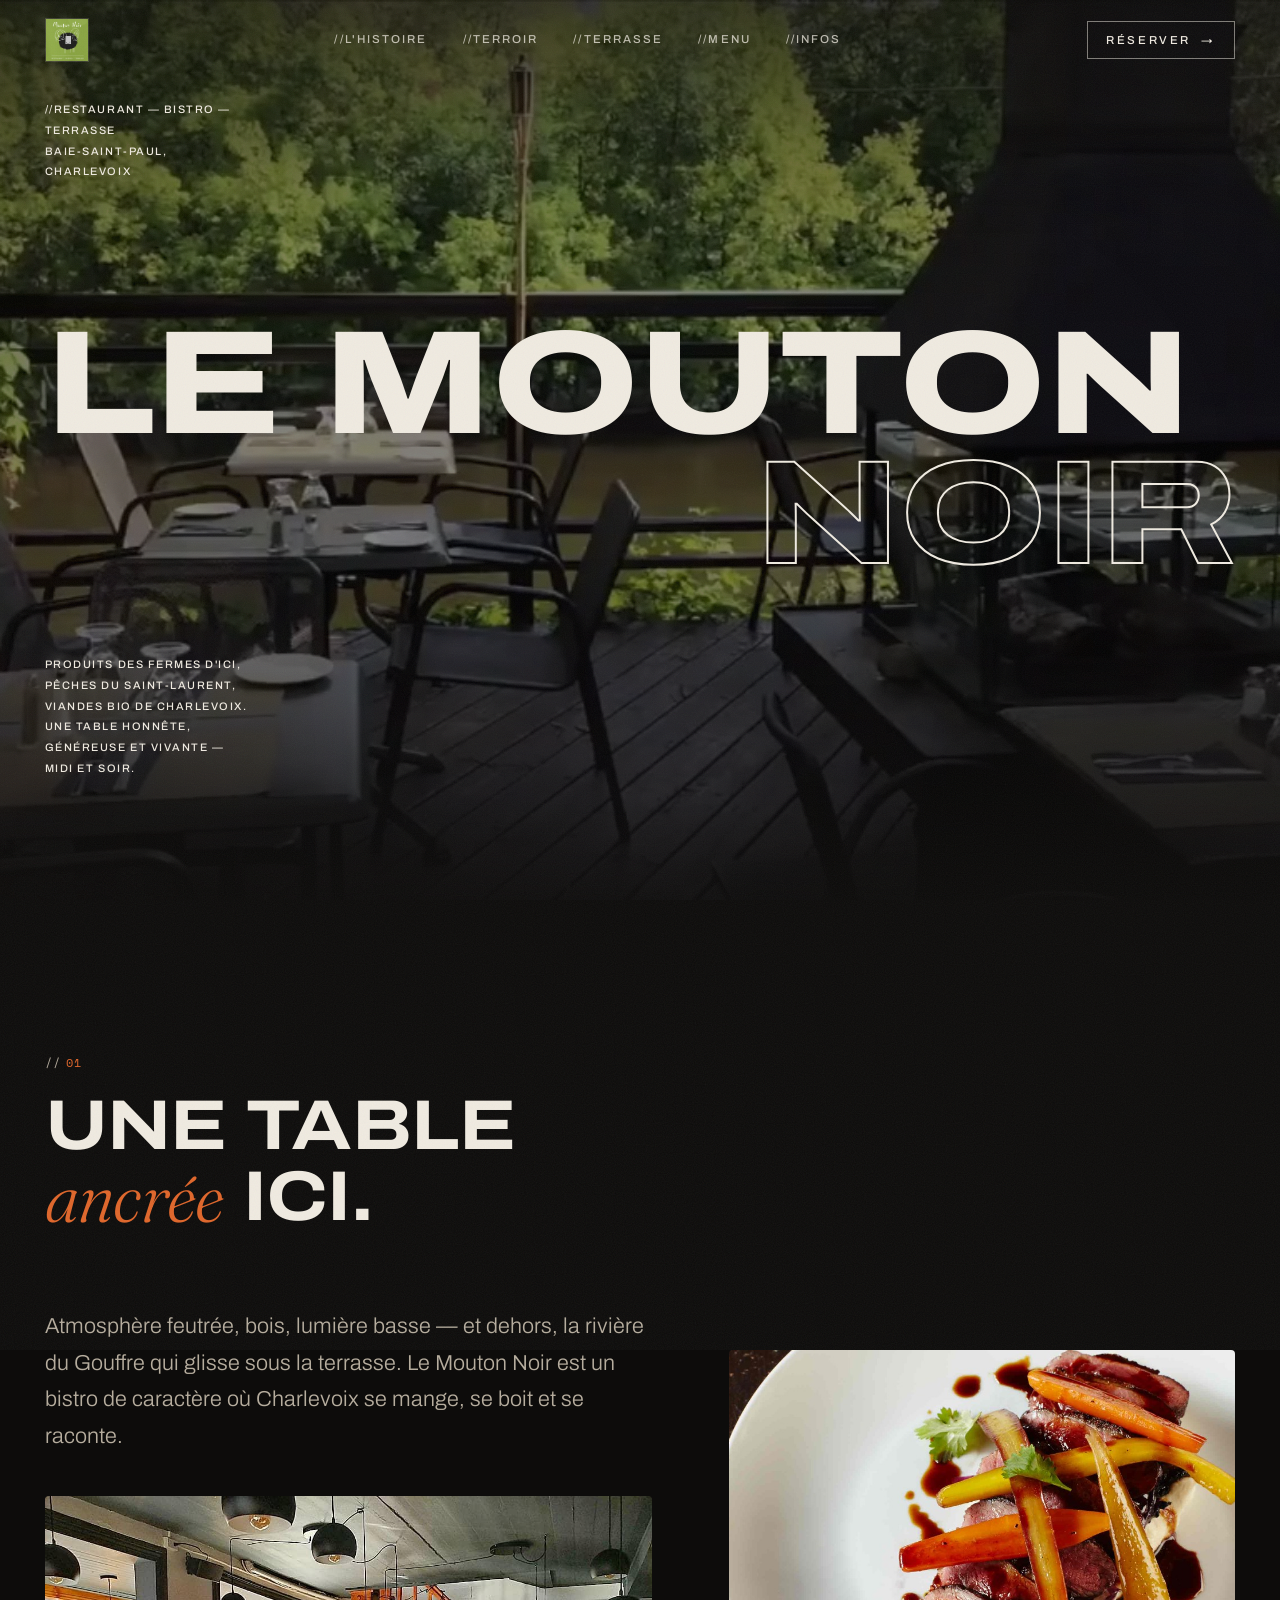
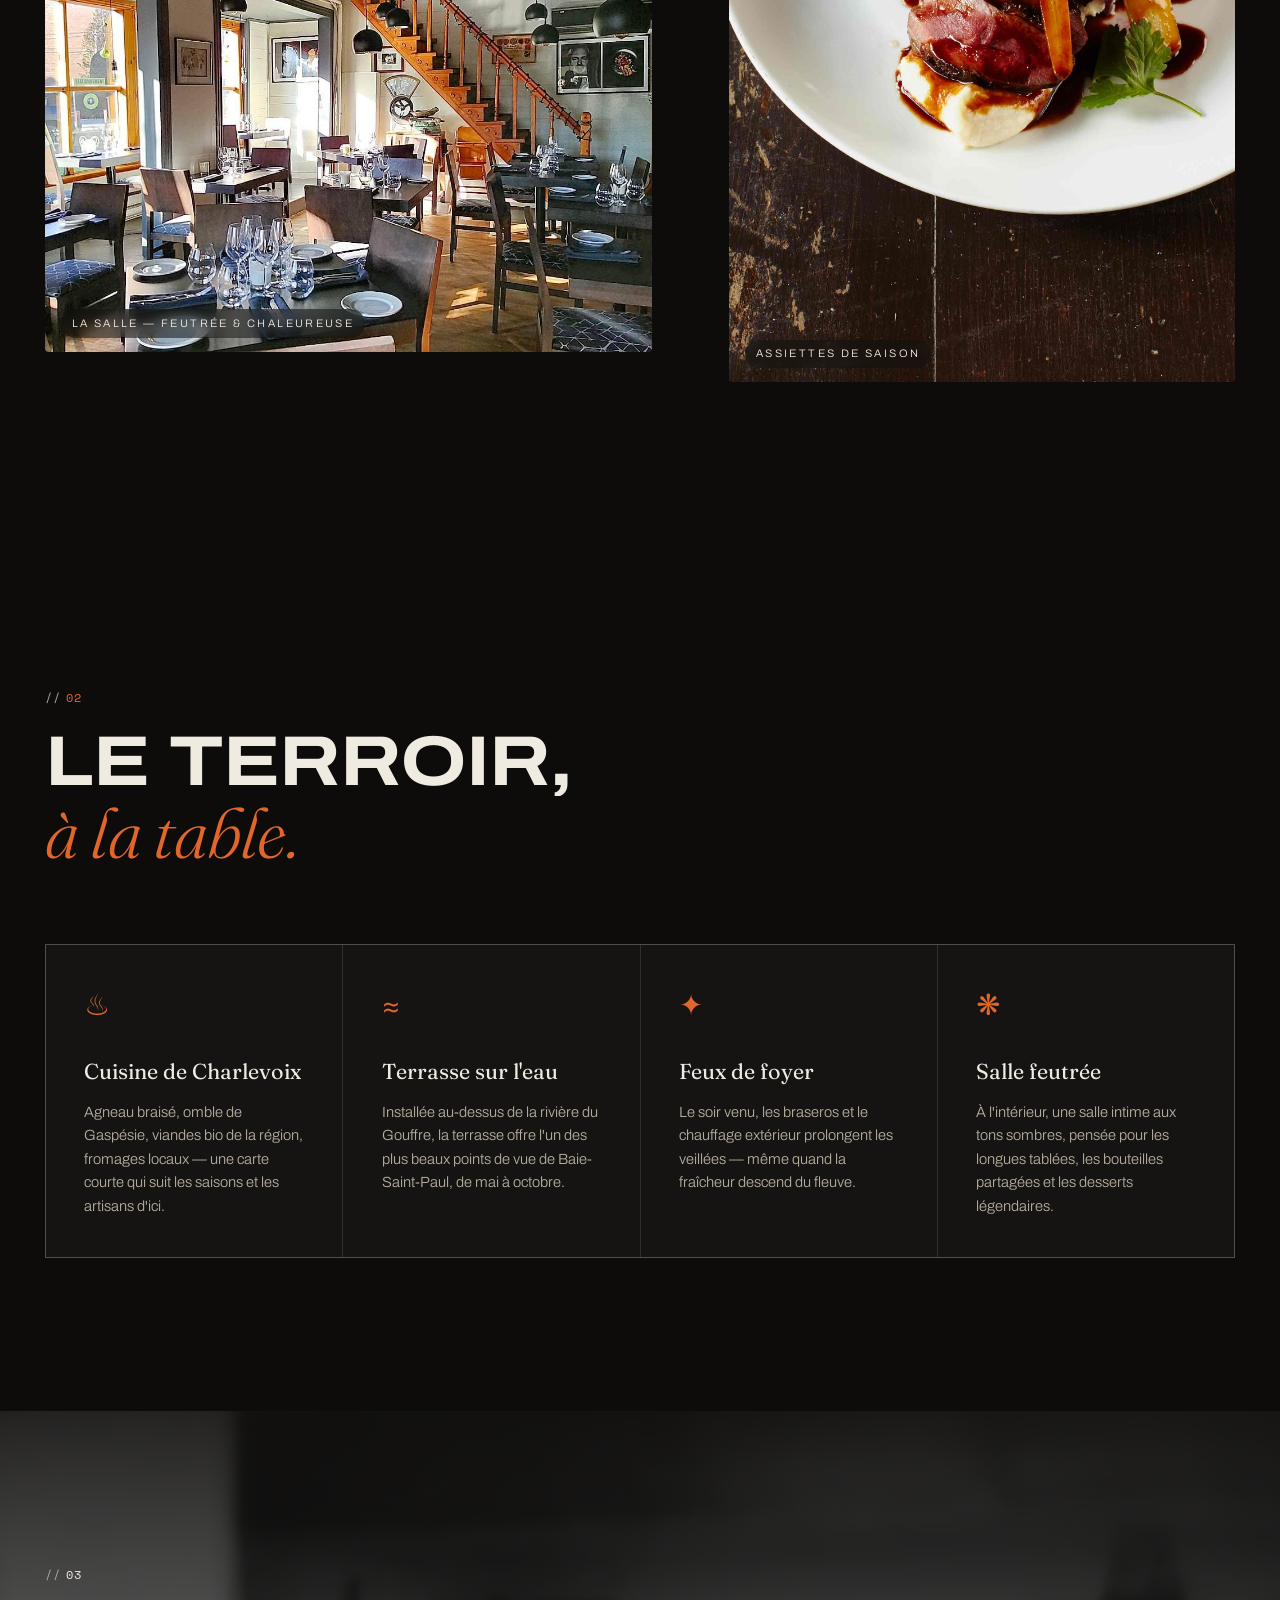
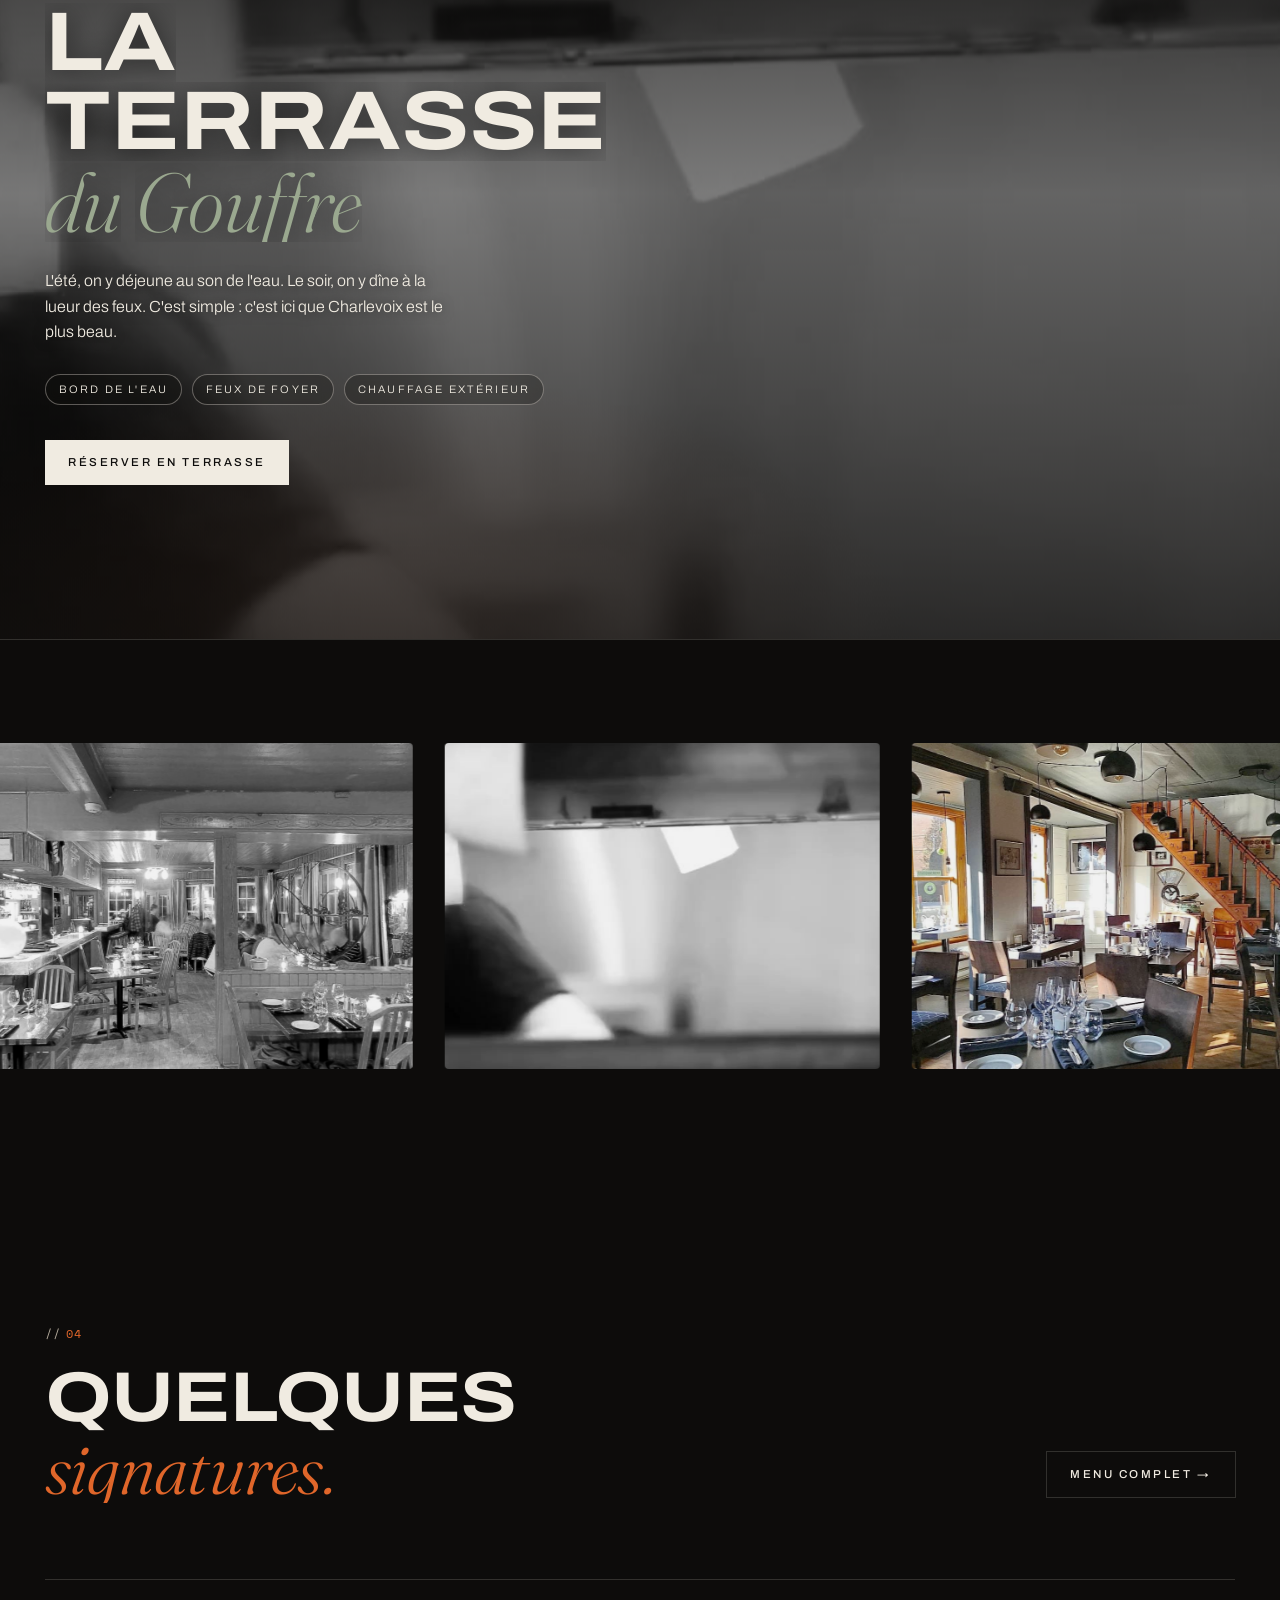
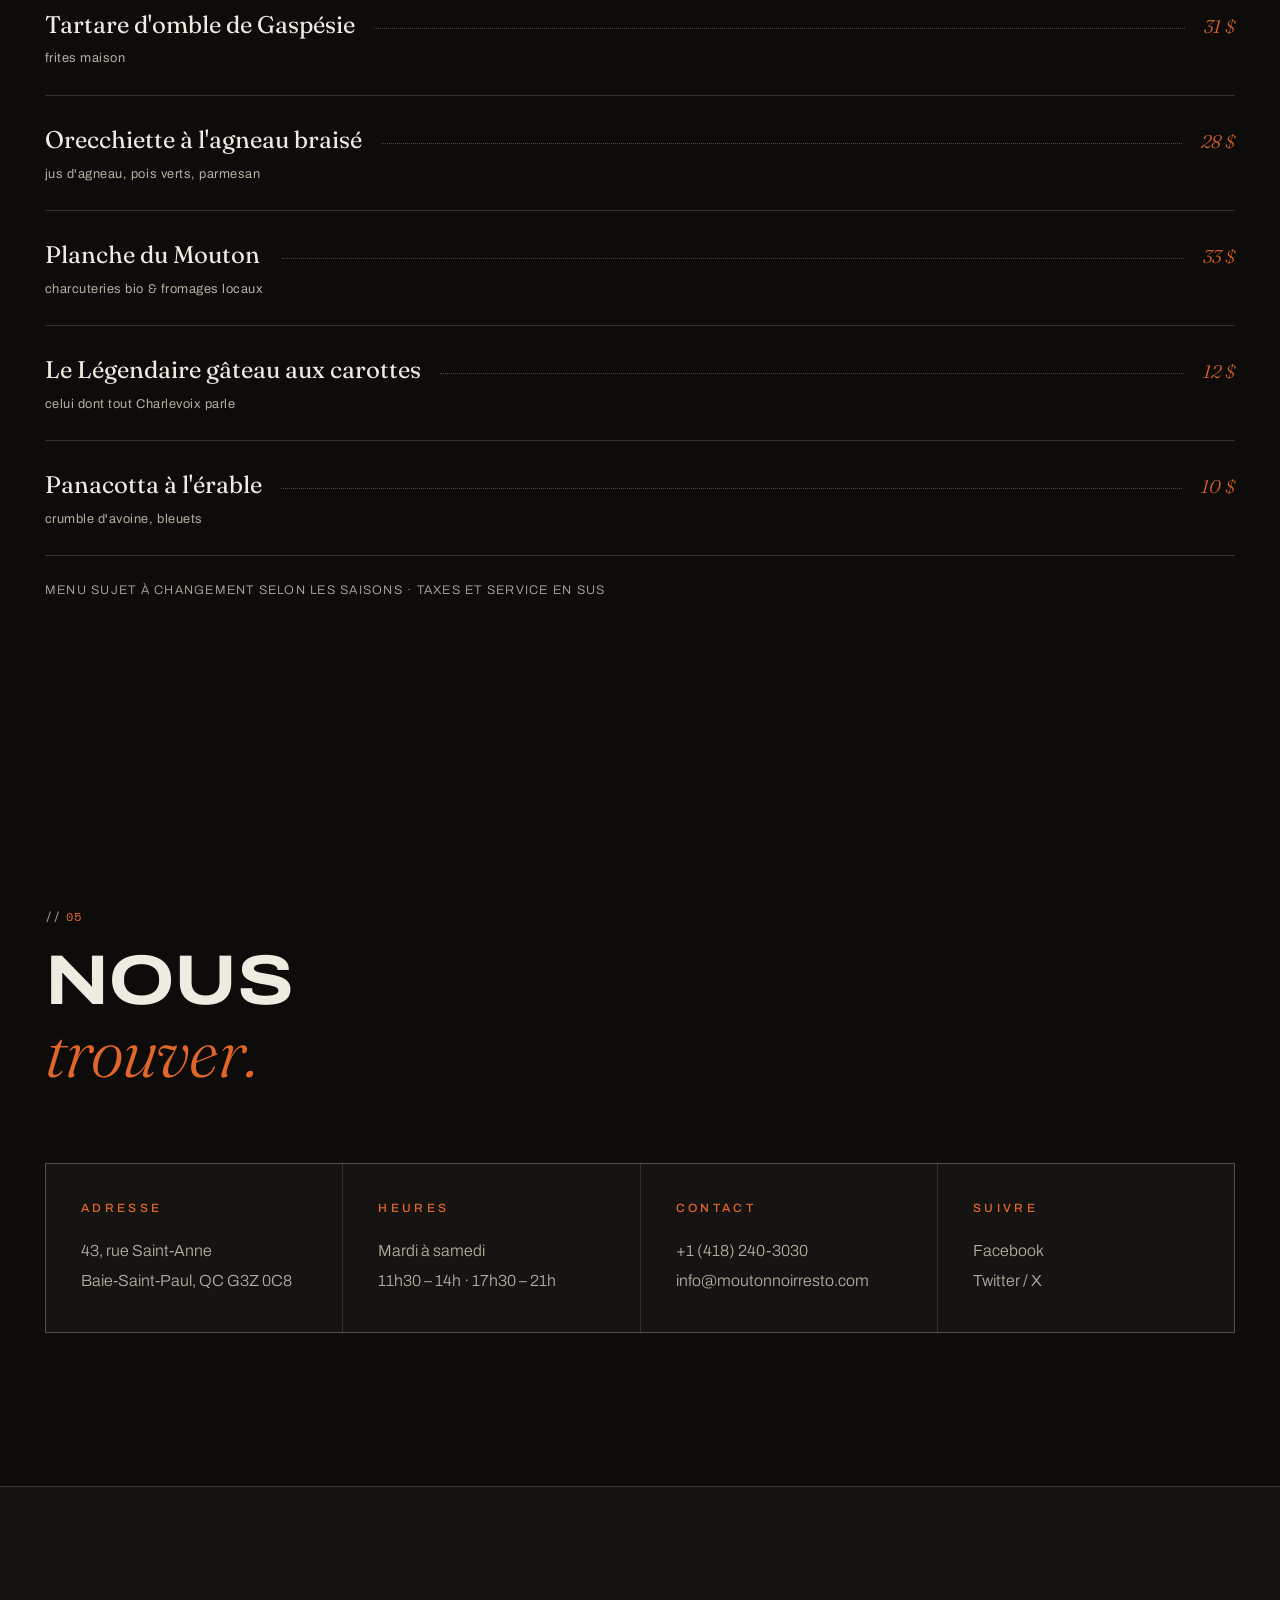
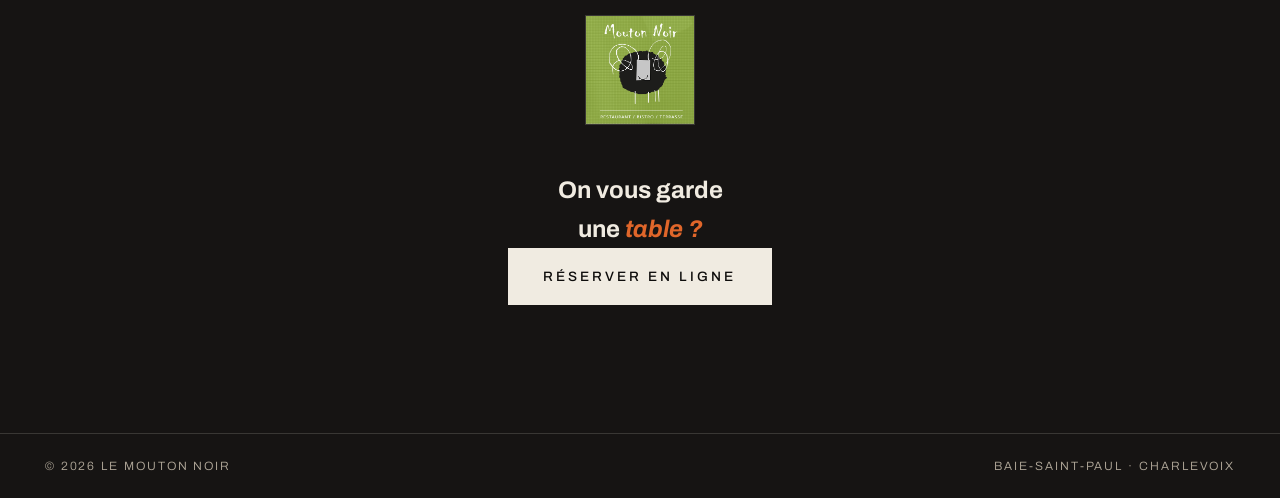
==== commit c1737ca7: "add doc" ====
--- a/index.html
+++ b/index.html
@@ -37,7 +37,6 @@
 <section class="hero" id="top">
   <div class="hero__media" aria-hidden="true">
     <img src="assets/photo-4.jpg" alt="" data-hero-img />
-    <canvas id="ember-canvas" aria-hidden="true"></canvas>
     <div class="hero__veil"></div>
   </div>
 
@@ -48,23 +47,28 @@
 
   <div class="hero__corners">
     <p class="hero__corner hero__corner--tl reveal">//Restaurant — Bistro — Terrasse<br />Baie-Saint-Paul, Charlevoix</p>
-    <p class="hero__corner hero__corner--br reveal">Là où le terroir rencontre la rivière.<br />Une cuisine guidée par les saisons,<br />les artisans de Charlevoix et le feu.</p>
     <p class="hero__corner hero__corner--bl reveal">Produits des fermes d'ici, pêches du Saint-Laurent,<br />viandes bio de Charlevoix. Une table honnête,<br />généreuse et vivante — midi et soir.</p>
-    <a class="btn btn--outline hero__cta reveal" href="menu.html">Explorer le menu <span class="btn__arrow">→</span></a>
-  </div>
-
-  <a class="hero__scroll" href="#histoire" aria-label="Défiler vers le bas">
-    <span class="hero__scroll-line"></span>
-  </a>
-</section>
-
-<!-- ============ MARQUEE ============ -->
-<div class="marquee" aria-hidden="true">
-  <div class="marquee__track">
-    <span>Terrasse au bord de l'eau — Feux de foyer — Produits de Charlevoix — Bistro de terroir —&nbsp;</span>
-    <span>Terrasse au bord de l'eau — Feux de foyer — Produits de Charlevoix — Bistro de terroir —&nbsp;</span>
-  </div>
-</div>
+  </div>
+
+  <div class="hero__strip reveal">
+    <a class="hero__strip-item" href="menu.html">
+      <span class="hero__strip-label">//La carte</span>
+      <span class="hero__strip-value">Voir les plats <span class="btn__arrow">→</span></span>
+    </a>
+    <div class="hero__strip-item">
+      <span class="hero__strip-label">//Horaires</span>
+      <span class="hero__strip-value">Mar – Sam · 11h30 – 14h / 17h30 – 21h</span>
+    </div>
+    <a class="hero__strip-item" href="https://www.google.com/maps/dir//43+Rue+Saint-Anne,+Baie-Saint-Paul,+QC" target="_blank" rel="noopener">
+      <span class="hero__strip-label">//Adresse</span>
+      <span class="hero__strip-value">43, rue Saint-Anne, Baie-Saint-Paul</span>
+    </a>
+    <a class="hero__strip-item" href="tel:+14182403030">
+      <span class="hero__strip-label">//Contact</span>
+      <span class="hero__strip-value">+1 (418) 240-3030</span>
+    </a>
+  </div>
+</section>
 
 <!-- ============ HISTOIRE ============ -->
 <section class="section histoire" id="histoire">
@@ -81,9 +85,6 @@
       </figure>
     </div>
     <div class="histoire__facts">
-      <div class="fact reveal"><span class="fact__num" data-count="2">0</span><span class="fact__label">services par jour,<br />midi &amp; soir</span></div>
-      <div class="fact reveal"><span class="fact__num" data-count="100" data-suffix="%">0</span><span class="fact__label">produits du terroir<br />charlevoisien</span></div>
-      <div class="fact reveal"><span class="fact__num" data-count="1">0</span><span class="fact__label">rivière du Gouffre<br />sous la terrasse</span></div>
       <figure class="histoire__media histoire__media--small reveal" data-tilt>
         <img src="assets/photo-2.jpg" alt="Plat signature — canard, carottes rôties, jus" loading="lazy" />
         <figcaption>Assiettes de saison</figcaption>
@@ -126,7 +127,7 @@
 <!-- ============ TERRASSE / BIG IMAGE PANEL ============ -->
 <section class="terrasse" id="terrasse">
   <div class="terrasse__bg" data-parallax aria-hidden="true">
-    <img src="assets/photo-4.jpg" alt="" aria-hidden="true" />
+    <img src="assets/photo-5.jpg" alt="" aria-hidden="true" />
   </div>
   <div class="terrasse__content">
     <span class="section__index section__index--light">03</span>
@@ -145,16 +146,12 @@
 <section class="galerie" aria-label="Galerie photos">
   <div class="galerie__track" data-drift>
     <figure class="galerie__item">
-      <img src="assets/photo-4.jpg" alt="Terrasse au bord de la rivière du Gouffre avec foyer extérieur" loading="lazy" />
-      <figcaption>Terrasse · bord de l'eau</figcaption>
-    </figure>
-    <figure class="galerie__item">
       <img src="assets/photo-3.jpg" alt="La salle et le bar, ambiance feutrée" loading="lazy" />
       <figcaption>Salle · atmosphère feutrée</figcaption>
     </figure>
     <figure class="galerie__item">
-      <img src="assets/photo-2.jpg" alt="Assiette signature du Mouton Noir" loading="lazy" />
-      <figcaption>Cuisine · terroir de Charlevoix</figcaption>
+      <img src="assets/photo-5.jpg" alt="Terrasse et foyer extérieur" loading="lazy" />
+      <figcaption>Terrasse · feux de foyer</figcaption>
     </figure>
     <figure class="galerie__item">
       <img src="assets/photo-salle.jpg" alt="Salle à manger lumineuse en journée" loading="lazy" />
--- a/styles.css
+++ b/styles.css
@@ -119,7 +119,7 @@
 .nav__logo {
   width: 44px; height: 44px;
   object-fit: cover;
-  border-radius: 50%;
+  border-radius: 0;
   border: 1px solid var(--line);
   transition: transform 0.5s var(--ease-out);
 }
@@ -158,7 +158,6 @@
   animation: hero-zoom 2.4s var(--ease-out) forwards;
 }
 @keyframes hero-zoom { to { transform: scale(1); } }
-#ember-canvas { position: absolute; inset: 0; width: 100%; height: 100%; mix-blend-mode: screen; opacity: 0.8; }
 .hero__veil {
   position: absolute; inset: 0;
   background:
@@ -209,55 +208,54 @@
   max-width: 34ch;
 }
 .hero__corner--tl { top: 6.2rem; left: var(--pad); }
-.hero__corner--br { right: var(--pad); bottom: 9rem; text-align: left; }
-.hero__corner--bl { left: var(--pad); bottom: 2.4rem; }
-.hero__cta { position: absolute; right: var(--pad); bottom: 2.1rem; }
+.hero__corner--bl { left: var(--pad); bottom: 7.6rem; }
 @media (max-width: 900px) {
   .hero__corner--tl { display: none; }
-  .hero__corner--br { display: none; }
-  .hero__corner--bl { position: static; padding: 0 var(--pad); }
-  .hero__corners { display: flex; align-items: flex-end; padding-bottom: 7.5rem; }
-  .hero__cta { right: var(--pad); bottom: 1.8rem; }
-}
-
-.hero__scroll { position: absolute; left: 50%; bottom: 1.8rem; z-index: 3; display: none; }
-.hero__scroll-line {
-  display: block;
-  width: 1px; height: 56px;
-  background: var(--line);
-  position: relative;
-  overflow: hidden;
-}
-.hero__scroll-line::after {
-  content: "";
-  position: absolute; top: -100%; left: 0;
-  width: 100%; height: 100%;
-  background: var(--ember);
-  animation: scroll-drip 2s var(--ease-out) infinite;
-}
-@keyframes scroll-drip { 60%, 100% { top: 100%; } }
-
-/* ---------- Marquee ---------- */
-.marquee {
-  border-top: 1px solid var(--line);
-  border-bottom: 1px solid var(--line);
-  overflow: hidden;
-  padding: 1.1rem 0;
-  background: var(--coal);
-}
-.marquee__track {
-  display: flex; width: max-content;
-  animation: marquee 26s linear infinite;
-}
-.marquee__track span {
-  font-family: var(--serif);
-  font-style: italic;
-  font-size: 1.1rem;
-  color: var(--cream-dim);
-  white-space: nowrap;
-  padding-right: 1rem;
-}
-@keyframes marquee { to { transform: translateX(-50%); } }
+  .hero__corner--bl { display: none; }
+}
+
+/* Info strip — plats, horaires, adresse, contact visible dès le haut */
+.hero__strip {
+  position: absolute;
+  left: 0; right: 0; bottom: 0;
+  z-index: 3;
+  display: grid;
+  grid-template-columns: repeat(4, 1fr);
+  border-top: 1px solid rgba(240,235,225,0.25);
+  background: rgba(13,12,11,0.45);
+  backdrop-filter: blur(12px);
+  -webkit-backdrop-filter: blur(12px);
+}
+.hero__strip-item {
+  display: flex;
+  flex-direction: column;
+  gap: 0.5rem;
+  padding: 1.15rem var(--pad);
+  border-right: 1px solid rgba(240,235,225,0.14);
+  transition: background 0.35s var(--ease-out);
+}
+.hero__strip-item:last-child { border-right: none; }
+a.hero__strip-item:hover { background: rgba(240,235,225,0.07); }
+.hero__strip-label {
+  font-family: var(--sans);
+  font-weight: 500;
+  font-size: 0.62rem;
+  letter-spacing: 0.24em;
+  text-transform: uppercase;
+  color: var(--ember-soft);
+}
+.hero__strip-value {
+  font-family: var(--sans);
+  font-weight: 500;
+  font-size: 0.74rem;
+  letter-spacing: 0.1em;
+  text-transform: uppercase;
+  color: var(--cream);
+}
+@media (max-width: 900px) {
+  .hero__strip { grid-template-columns: 1fr 1fr; }
+  .hero__strip-item { border-bottom: 1px solid rgba(240,235,225,0.14); }
+}
 
 /* ---------- Sections ---------- */
 .section { padding: clamp(5rem, 12vw, 10rem) var(--pad); max-width: 1400px; margin: 0 auto; }
@@ -319,11 +317,11 @@
   align-items: start;
 }
 .histoire__lead {
-  font-family: var(--serif);
-  font-size: clamp(1.25rem, 2.4vw, 1.8rem);
+  font-family: var(--sans);
   font-weight: 300;
-  line-height: 1.45;
-  color: var(--cream);
+  font-size: clamp(1.05rem, 1.8vw, 1.35rem);
+  line-height: 1.7;
+  color: var(--cream-dim);
 }
 
 /* Media figures with clip reveal + tilt */
@@ -368,15 +366,6 @@
 }
 .histoire__media--small img { aspect-ratio: 4 / 5; }
 .histoire__facts { display: flex; flex-direction: column; gap: 2.2rem; }
-.fact { display: flex; align-items: baseline; gap: 1.4rem; border-bottom: 1px solid var(--line); padding-bottom: 1.4rem; }
-.fact__num {
-  font-family: var(--serif);
-  font-size: clamp(2.4rem, 4vw, 3.6rem);
-  color: var(--ember);
-  line-height: 1;
-  min-width: 2.2em;
-}
-.fact__label { font-size: 0.85rem; letter-spacing: 0.08em; text-transform: uppercase; color: var(--cream-dim); }
 @media (max-width: 820px) { .histoire__grid { grid-template-columns: 1fr; } }
 
 /* ---------- Terroir cards ---------- */
@@ -437,13 +426,16 @@
 }
 .terrasse__content { padding: 6rem var(--pad); max-width: 720px; }
 .terrasse__title {
-  font-family: var(--serif);
-  font-weight: 300;
-  font-size: clamp(2.8rem, 7vw, 6rem);
-  line-height: 1.0;
+  font-family: var(--display);
+  font-stretch: 120%;
+  font-weight: 700;
+  text-transform: uppercase;
+  font-size: clamp(2.4rem, 6.5vw, 5.5rem);
+  line-height: 0.95;
   margin: 1rem 0 1.6rem;
-}
-.terrasse__title em { font-style: italic; color: var(--sage); }
+  text-shadow: 0 2px 30px rgba(0,0,0,0.6);
+}
+.terrasse__title em { font-family: var(--serif); font-style: italic; font-weight: 300; text-transform: none; color: var(--sage); }
 .terrasse__text { color: var(--cream); max-width: 46ch; margin-bottom: 1.8rem; text-shadow: 0 1px 12px rgba(0,0,0,0.5); }
 .terrasse__tags { display: flex; gap: 0.6rem; flex-wrap: wrap; margin-bottom: 2.2rem; }
 .tag {
@@ -579,17 +571,19 @@
 .footer__logo {
   width: 110px; height: 110px;
   object-fit: cover;
-  border-radius: 50%;
+  border-radius: 0;
   border: 1px solid var(--line);
   margin-bottom: 2.4rem;
   transition: transform 0.6s var(--ease-out);
-}
-.footer__logo:hover { transform: rotate(-6deg) scale(1.05); }
-.footer__title {
-  font-family: var(--serif);
-  font-weight: 300;
-  font-size: clamp(2.6rem, 7vw, 6rem);
-  line-height: 1.02;
+}display);
+  font-stretch: 120%;
+  font-weight: 700;
+  text-transform: uppercase;
+  font-size: clamp(2.2rem, 6vw, 5rem);
+  line-height: 0.98;
+  margin-bottom: 2.6rem;
+}
+.footer__title em { font-family: var(--serif); font-style: italic; font-weight: 300; text-transform: none
   margin-bottom: 2.6rem;
 }
 .footer__title em { font-style: italic; color: var(--ember); }
@@ -606,27 +600,58 @@
 @media (prefers-reduced-motion: reduce) {
   *, *::before, *::after { animation-duration: 0.01ms !important; transition-duration: 0.01ms !important; }
   .reveal, .split-title .word > span { opacity: 1; transform: none; }
-  .hero__title .line > span, .hero__title .line > em { transform: none; animation: none; }
+  .hero__title-line > span { transform: none; animation: none; }
+  .hero__media img { transform: none; animation: none; }
 }
 
 /* =========================================================
    MENU PAGE
    ========================================================= */
 .menu-hero {
-  padding: clamp(9rem, 16vw, 13rem) var(--pad) clamp(2rem, 4vw, 3rem);
+  position: relative;
+  overflow: hidden;
+  padding: clamp(10rem, 18vw, 14rem) var(--pad) clamp(2rem, 4vw, 3rem);
   text-align: center;
-  max-width: 1400px;
-  margin: 0 auto;
+}
+.menu-hero::before {
+  content: "";
+  position: absolute; inset: 0;
+  background: url("assets/photo-3.jpg") center 30% / cover no-repeat;
+  filter: brightness(0.32) saturate(0.85);
+  transform: scale(1.06);
+  animation: hero-zoom 2.2s var(--ease-out) forwards;
+}
+.menu-hero::after {
+  content: "";
+  position: absolute; inset: 0;
+  background: linear-gradient(to bottom, rgba(13,12,11,0.6), transparent 40%, var(--ink) 96%);
+}
+.menu-hero > * { position: relative; z-index: 1; }
+.menu-hero__eyebrow {
+  font-family: var(--sans);
+  font-weight: 500;
+  font-size: 0.7rem;
+  letter-spacing: 0.3em;
+  text-transform: uppercase;
+  color: var(--ember-soft);
+  margin-bottom: 1.8rem;
 }
 .menu-hero__title {
-  font-family: var(--serif);
+  font-family: var(--display);
+  font-stretch: 122%;
+  font-weight: 800;
+  text-transform: uppercase;
+  font-size: clamp(3rem, 9vw, 8rem);
+  line-height: 0.9;
+  letter-spacing: -0.01em;
+  margin-bottom: 1.6rem;
+}
+.menu-hero__title em { font-family: var(--serif); font-style: italic; font-weight: 300; text-transform: none; color: var(--ember); }
+.menu-hero__sub {
+  color: var(--cream-dim);
+  font-size: clamp(0.9rem, 1.4vw, 1.05rem);
   font-weight: 300;
-  font-size: clamp(3rem, 9vw, 8rem);
-  line-height: 0.95;
-  letter-spacing: -0.02em;
-  margin-bottom: 1.6rem;
-}
-.menu-hero__title em { font-style: italic; color: var(--ember); }
+}
 
 /* Toggle */
 .menu-toggle {
@@ -635,7 +660,7 @@
   gap: 0;
   margin-top: 2.6rem;
   border: 1px solid var(--line);
-  border-radius: 999px;
+  border-radius: 0;
   padding: 4px;
   isolation: isolate;
 }
@@ -647,10 +672,10 @@
   color: var(--cream-dim);
   font-family: var(--sans);
   font-weight: 500;
-  font-size: 0.78rem;
-  letter-spacing: 0.16em;
-  text-transform: uppercase;
-  padding: 0.85em 2.2em;
+  font-size: 0.72rem;
+  letter-spacing: 0.22em;
+  text-transform: uppercase;
+  padding: 0.9em 2.2em;
   cursor: none;
   transition: color 0.35s;
 }
@@ -659,8 +684,8 @@
   position: absolute;
   top: 4px; bottom: 4px; left: 4px;
   width: calc(50% - 4px);
-  background: var(--ember);
-  border-radius: 999px;
+  background: var(--cream);
+  border-radius: 0;
   transition: transform 0.45s var(--ease-out);
   z-index: 0;
 }
@@ -674,14 +699,85 @@
   transition: opacity 0.4s var(--ease-out);
 }
 .menu-body.is-hidden { display: none; }
-.menu-cat { margin-bottom: clamp(3.5rem, 7vw, 6rem); }
+.menu-cat { margin-bottom: clamp(3.5rem, 7vw, 6rem); transition: opacity 0.45s var(--ease-out); }
+.menu-cat.is-dimmed { opacity: 0.14; pointer-events: none; }
 .menu-cat__title {
-  font-family: var(--serif);
-  font-weight: 300;
-  font-size: clamp(2rem, 4.5vw, 3.2rem);
+  font-family: var(--display);
+  font-stretch: 118%;
+  font-weight: 700;
+  text-transform: uppercase;
+  font-size: clamp(1.8rem, 4vw, 2.8rem);
   margin-bottom: 2rem;
 }
-.menu-cat__title em { font-style: italic; color: var(--ember); }
+.menu-cat__title em { font-family: var(--serif); font-style: italic; font-weight: 300; text-transform: none; color: var(--ember); }
+
+/* Category filter */
+.menu-filter {
+  margin-top: 1.6rem;
+  display: inline-flex;
+  gap: 1.8rem;
+  flex-wrap: wrap;
+  justify-content: center;
+}
+.menu-filter__btn {
+  background: none;
+  border: none;
+  cursor: none;
+  font-family: var(--sans);
+  font-weight: 500;
+  font-size: 0.7rem;
+  letter-spacing: 0.22em;
+  text-transform: uppercase;
+  color: var(--cream-dim);
+  padding: 0.4em 0;
+  border-bottom: 1px solid transparent;
+  transition: color 0.3s, border-color 0.3s;
+}
+.menu-filter__btn::before { content: "//"; opacity: 0; margin-right: 0.3em; color: var(--ember); transition: opacity 0.3s; }
+.menu-filter__btn:hover { color: var(--cream); }
+.menu-filter__btn.is-active { color: var(--cream); border-color: var(--ember); }
+.menu-filter__btn.is-active::before { opacity: 1; }
+
+/* Sticky action bar */
+.menu-bar {
+  position: fixed;
+  left: 50%;
+  bottom: 1.2rem;
+  transform: translate(-50%, 140%);
+  z-index: 60;
+  display: flex;
+  align-items: center;
+  gap: 1.6rem;
+  padding: 0.55rem 0.55rem 0.55rem 1.4rem;
+  background: rgba(13,12,11,0.75);
+  border: 1px solid var(--line);
+  backdrop-filter: blur(14px);
+  -webkit-backdrop-filter: blur(14px);
+  transition: transform 0.5s var(--ease-out);
+}
+.menu-bar.is-visible { transform: translate(-50%, 0); }
+.menu-bar__label {
+  font-family: var(--sans);
+  font-weight: 500;
+  font-size: 0.66rem;
+  letter-spacing: 0.24em;
+  text-transform: uppercase;
+  color: var(--cream-dim);
+  white-space: nowrap;
+}
+.menu-bar__actions { display: flex; align-items: center; gap: 1.2rem; }
+.menu-bar__link {
+  font-family: var(--sans);
+  font-weight: 500;
+  font-size: 0.68rem;
+  letter-spacing: 0.2em;
+  text-transform: uppercase;
+  color: var(--cream);
+  opacity: 0.8;
+  transition: opacity 0.3s;
+}
+.menu-bar__link:hover { opacity: 1; }
+.menu-bar .btn { padding: 0.85em 1.5em; }
 
 .menu-foot {
   text-align: center;
@@ -690,4 +786,4 @@
 .menu-foot .btn { margin-top: 2rem; }
 
 .footer__bar a:hover { color: var(--cream); }
-@media (hover: none) { .menu-toggle__btn { cursor: pointer; } }
+@media (hover: none) { .menu-toggle__btn, .menu-filter__btn { cursor: pointer; } }
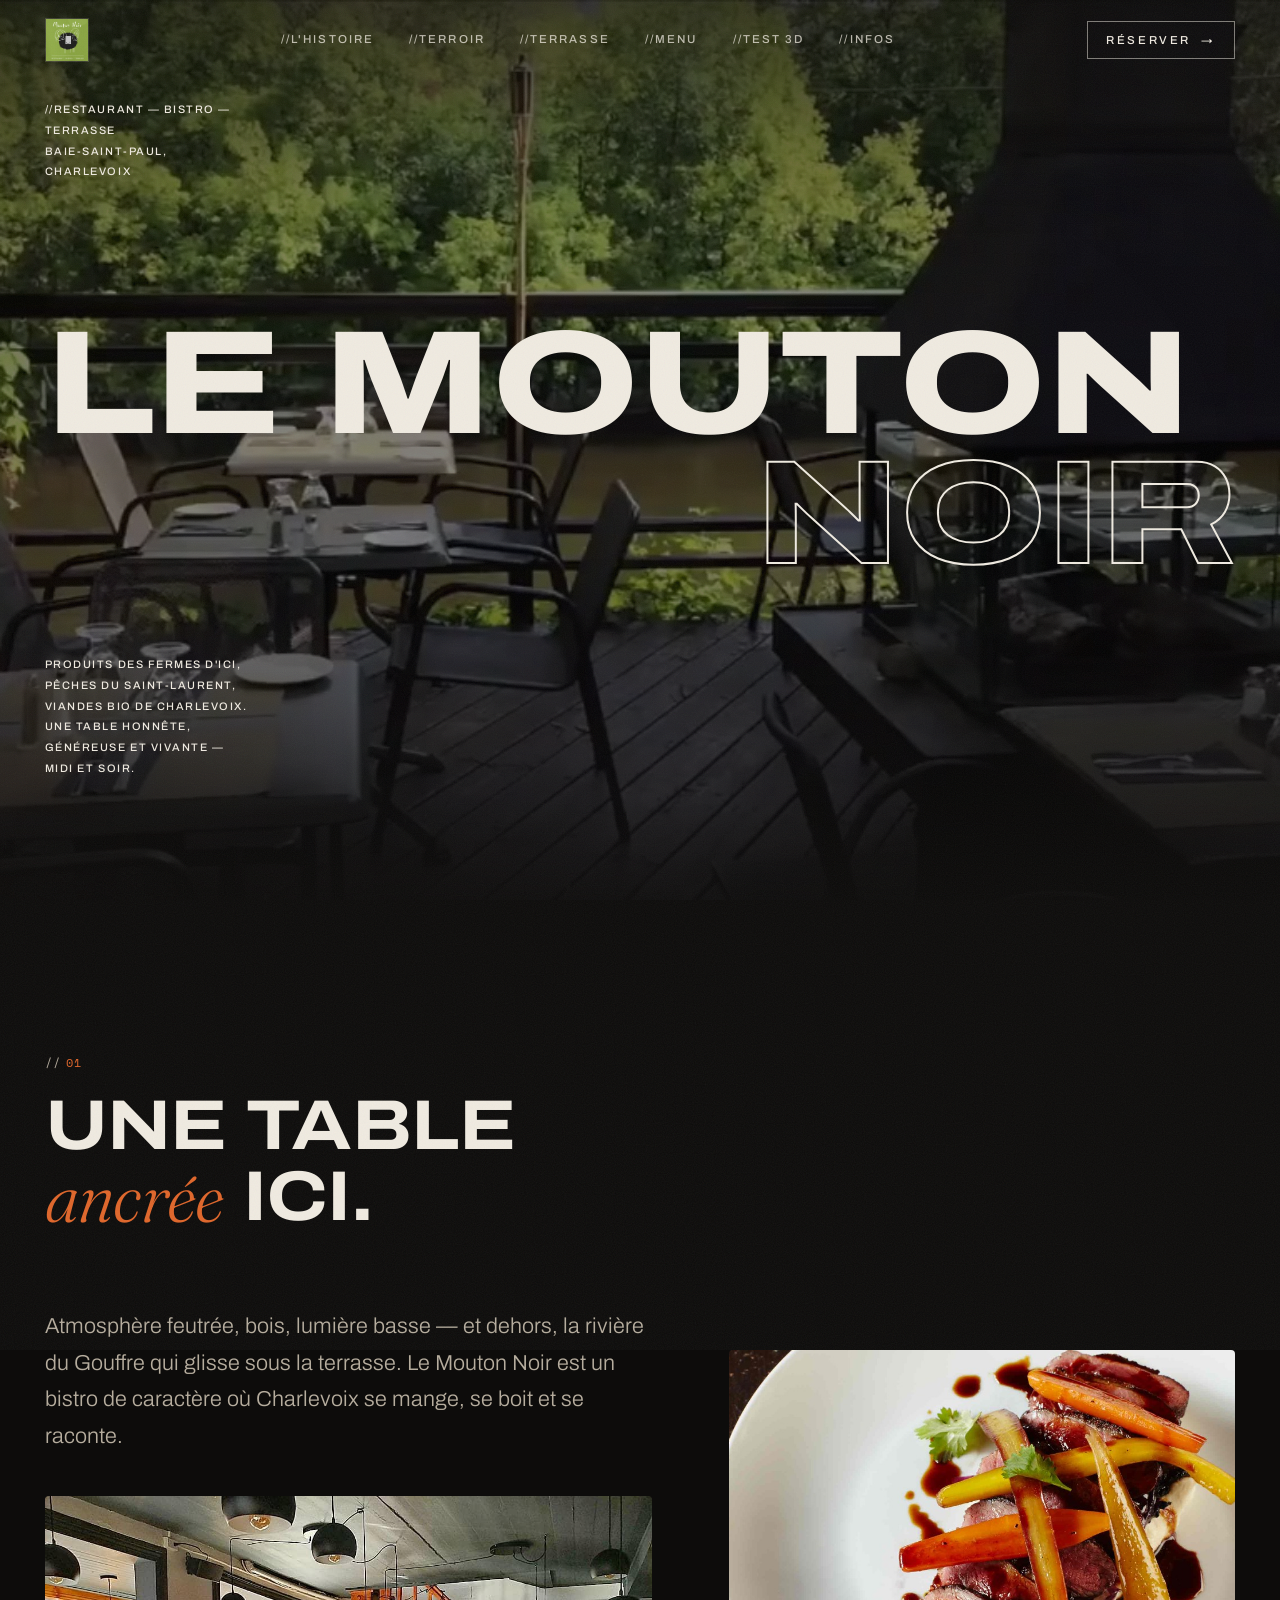
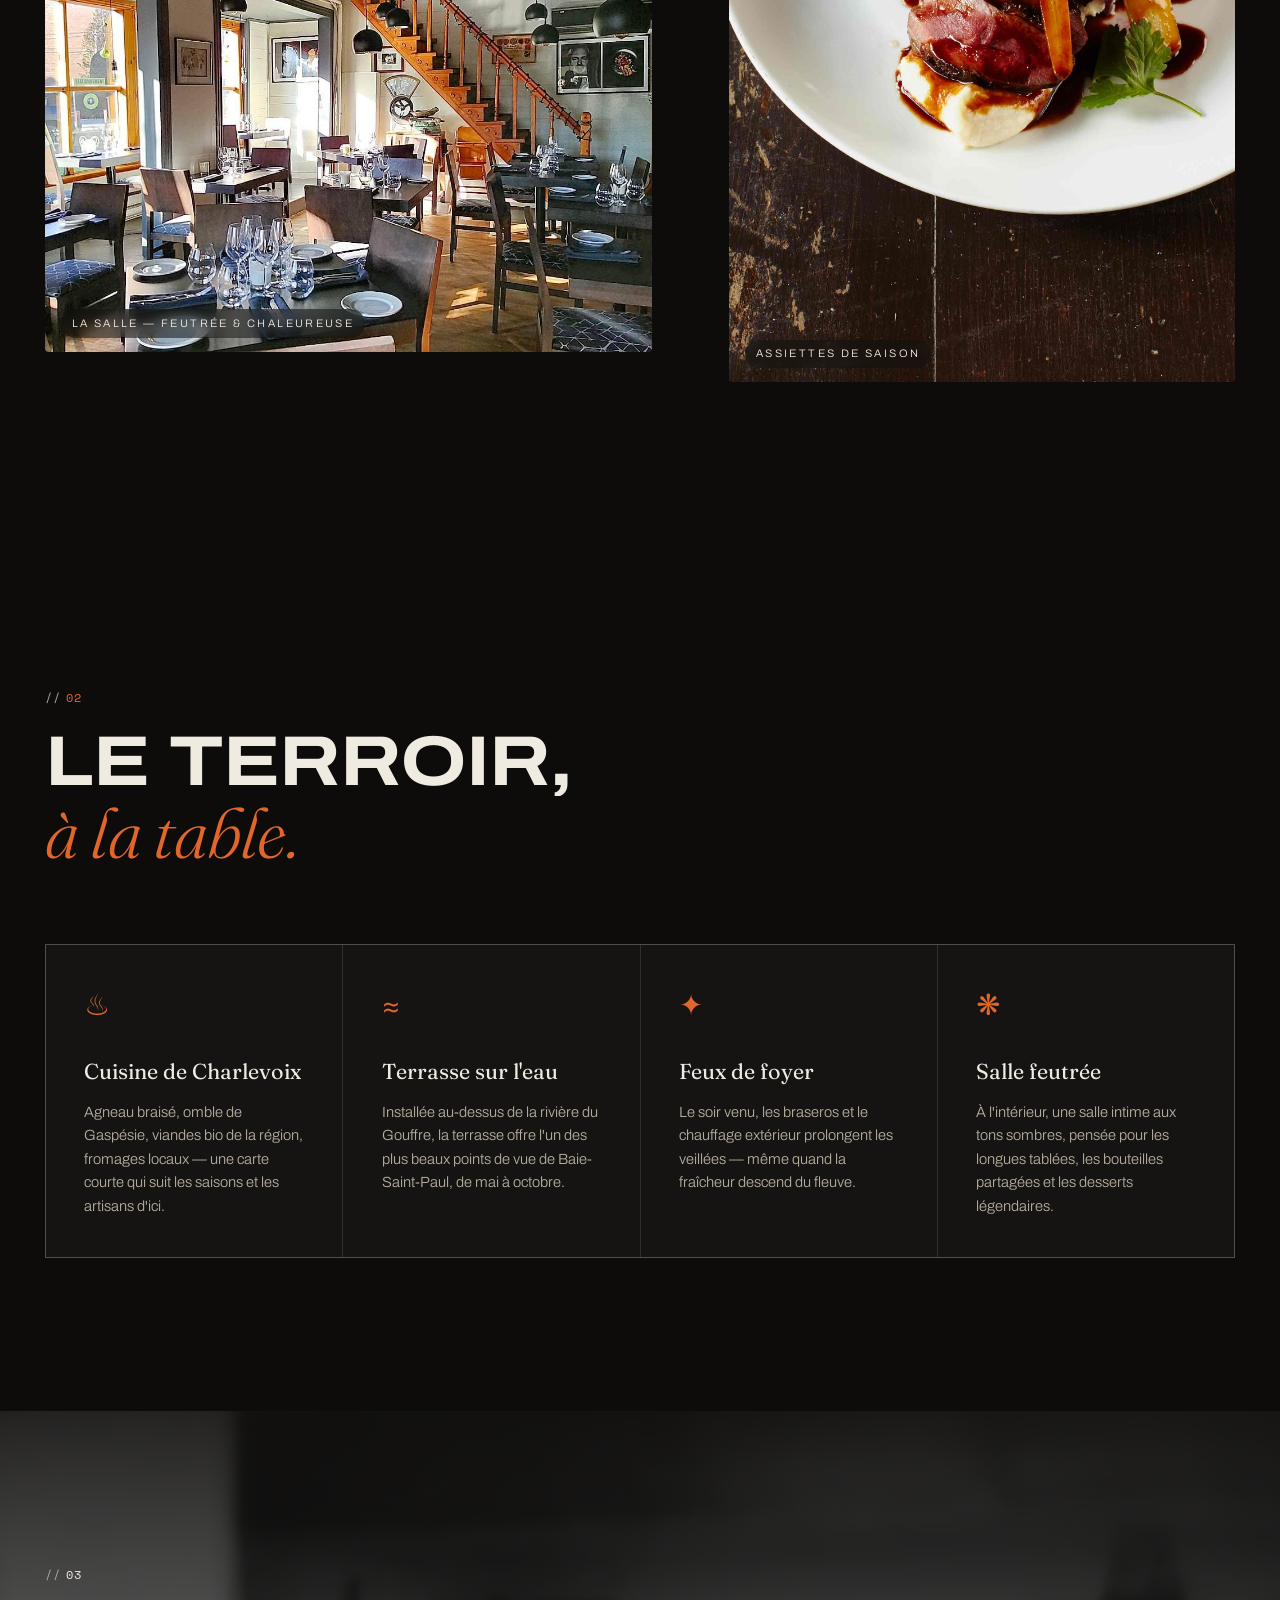
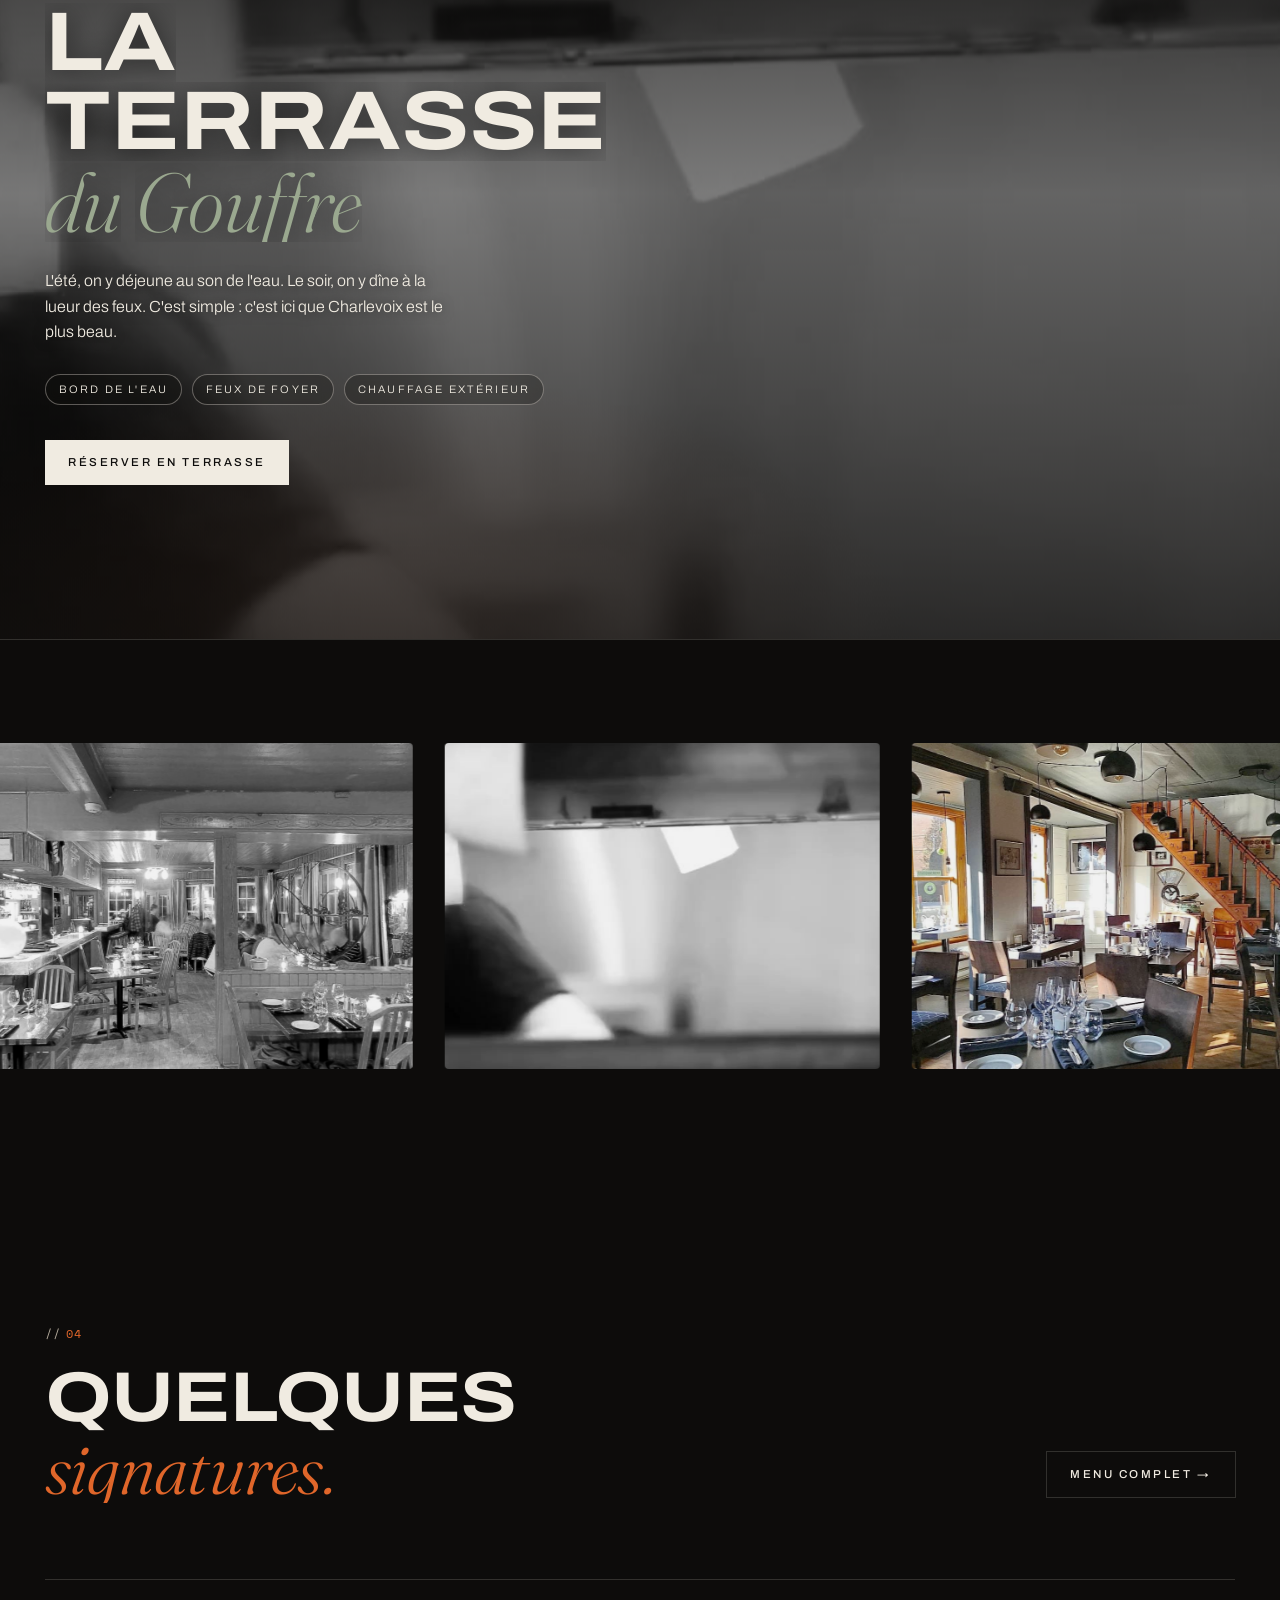
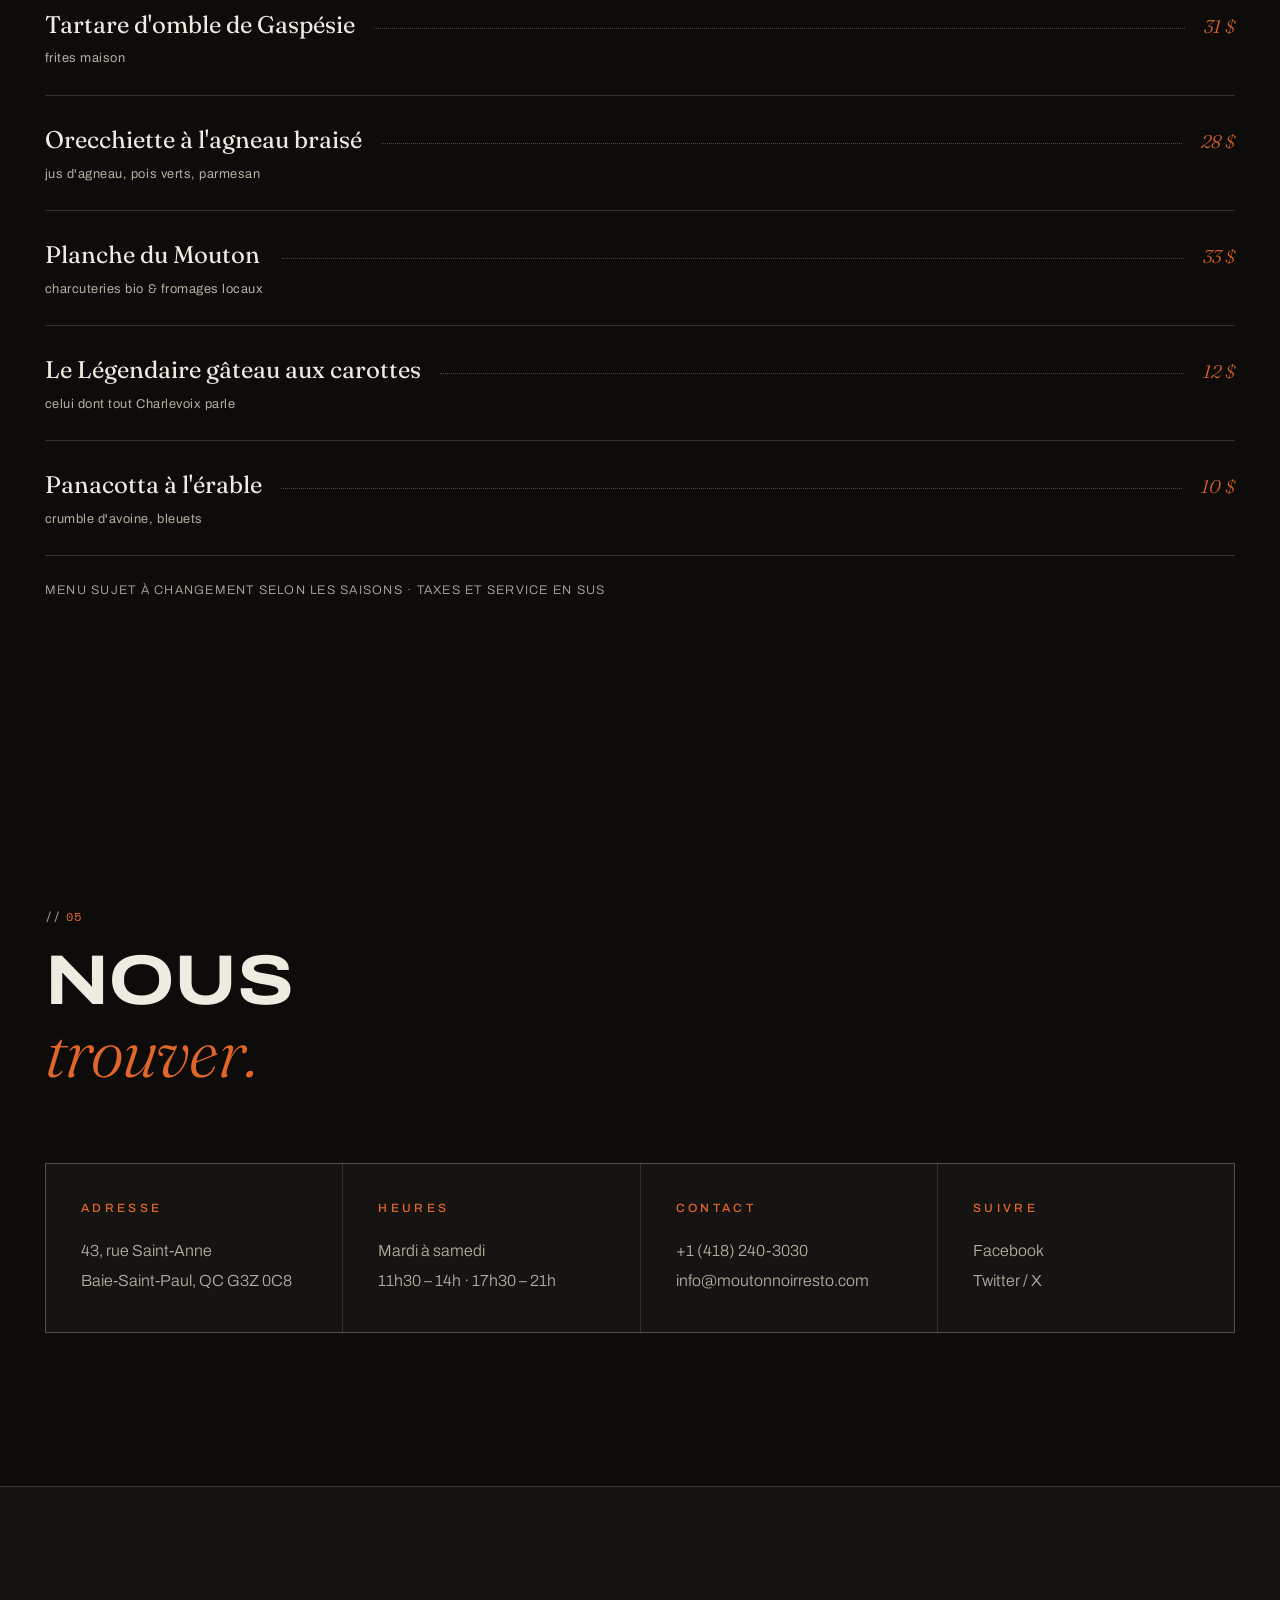
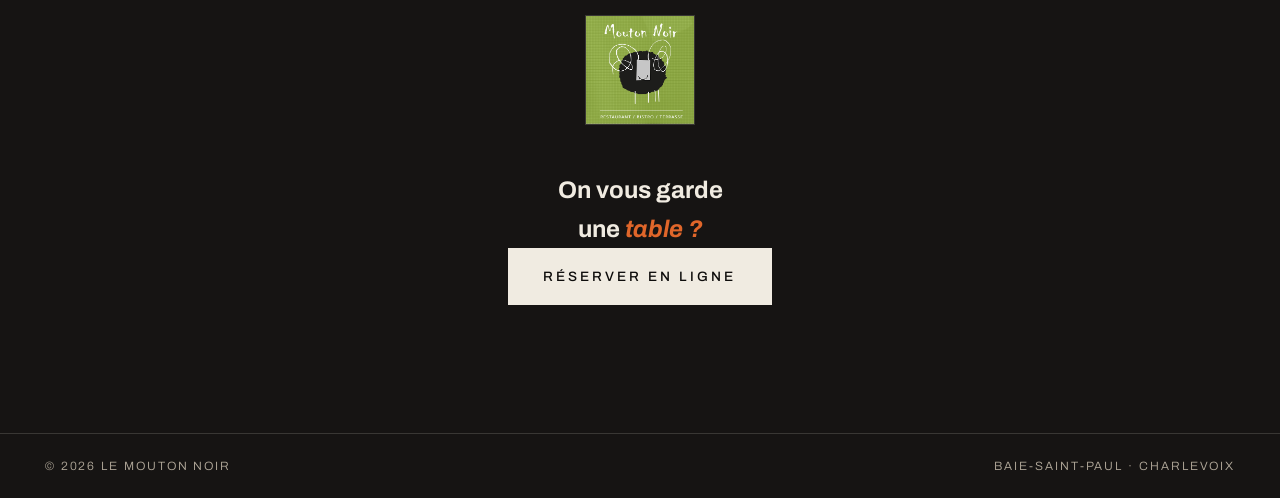
==== commit 4b7be9f9: "add 3d" ====
--- a/index.html
+++ b/index.html
@@ -28,6 +28,7 @@
     <a href="#terroir">//Terroir</a>
     <a href="#terrasse">//Terrasse</a>
     <a href="menu.html">//Menu</a>
+    <a href="test.html">//Test 3D</a>
     <a href="#infos">//Infos</a>
   </nav>
   <a class="btn btn--outline nav__cta" href="http://widgets.libroreserve.com/WEB/QC015031606046/book" target="_blank" rel="noopener">Réserver <span class="btn__arrow">→</span></a>
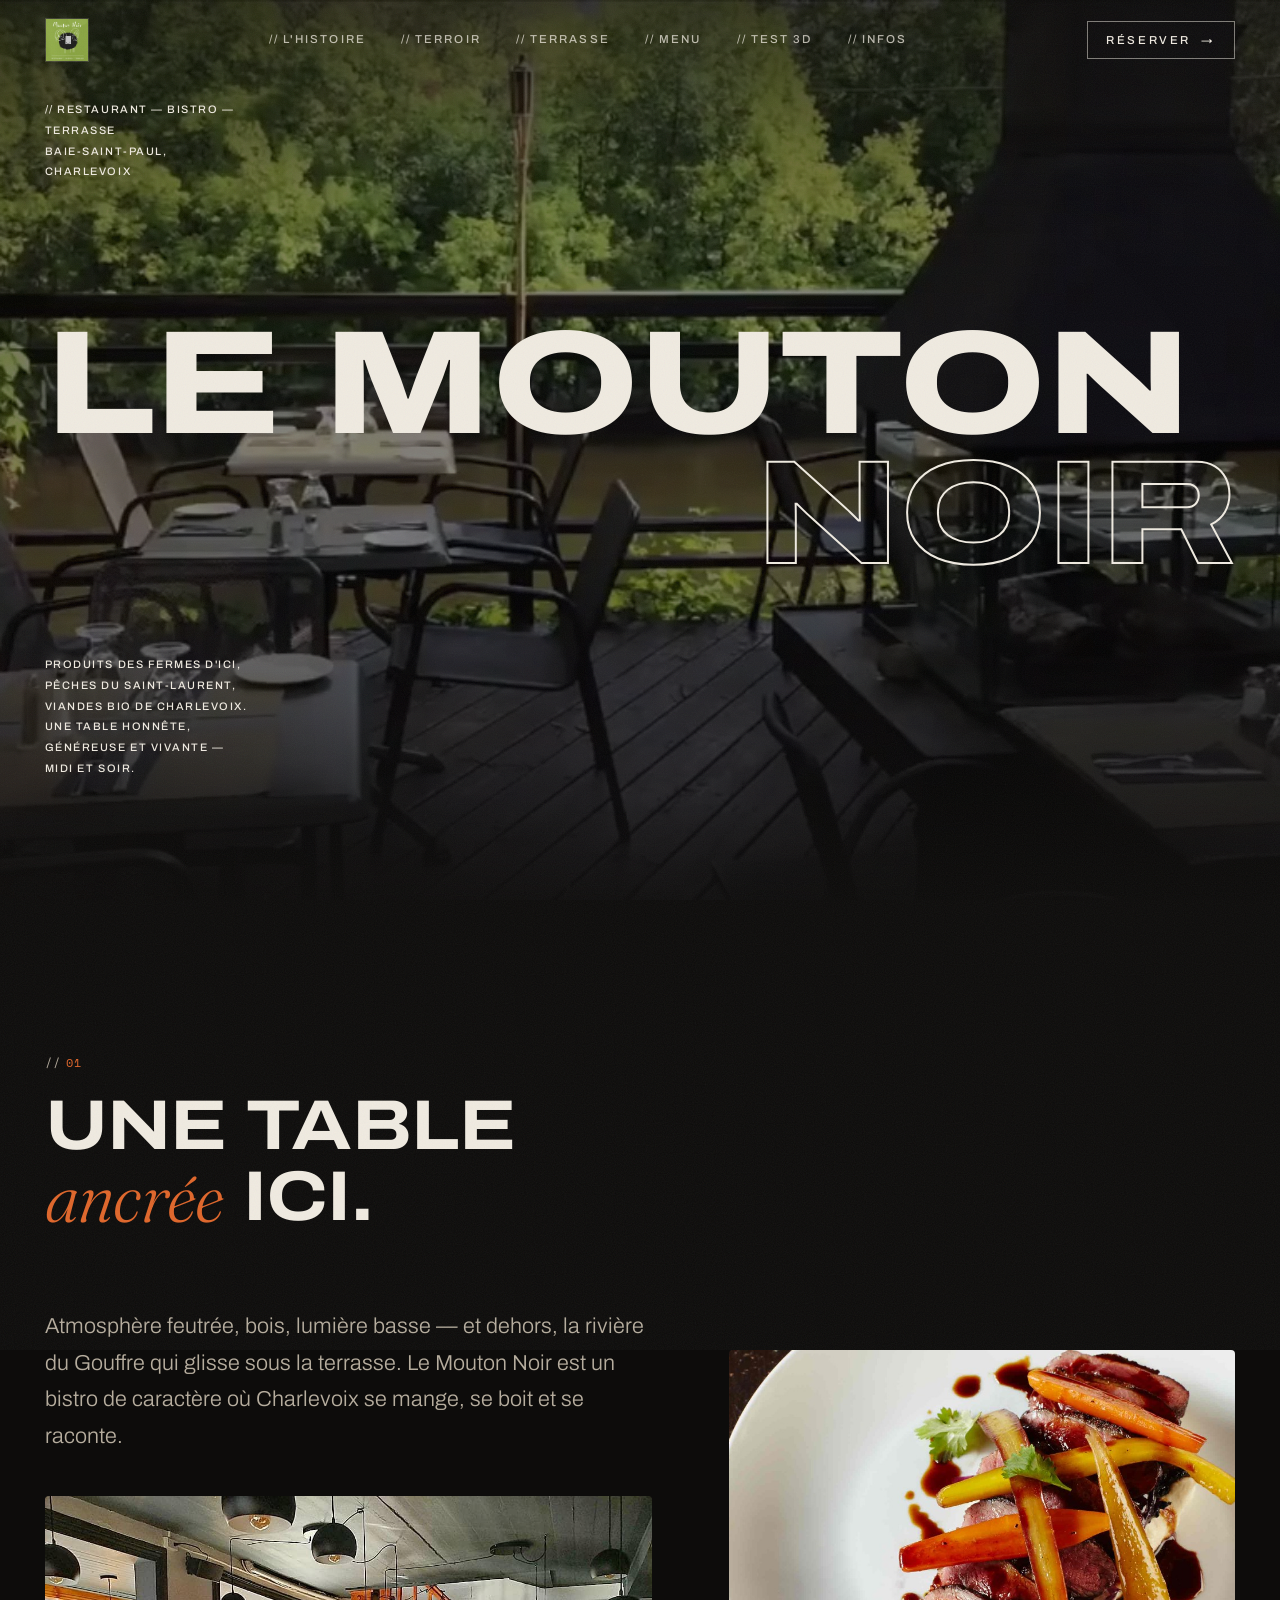
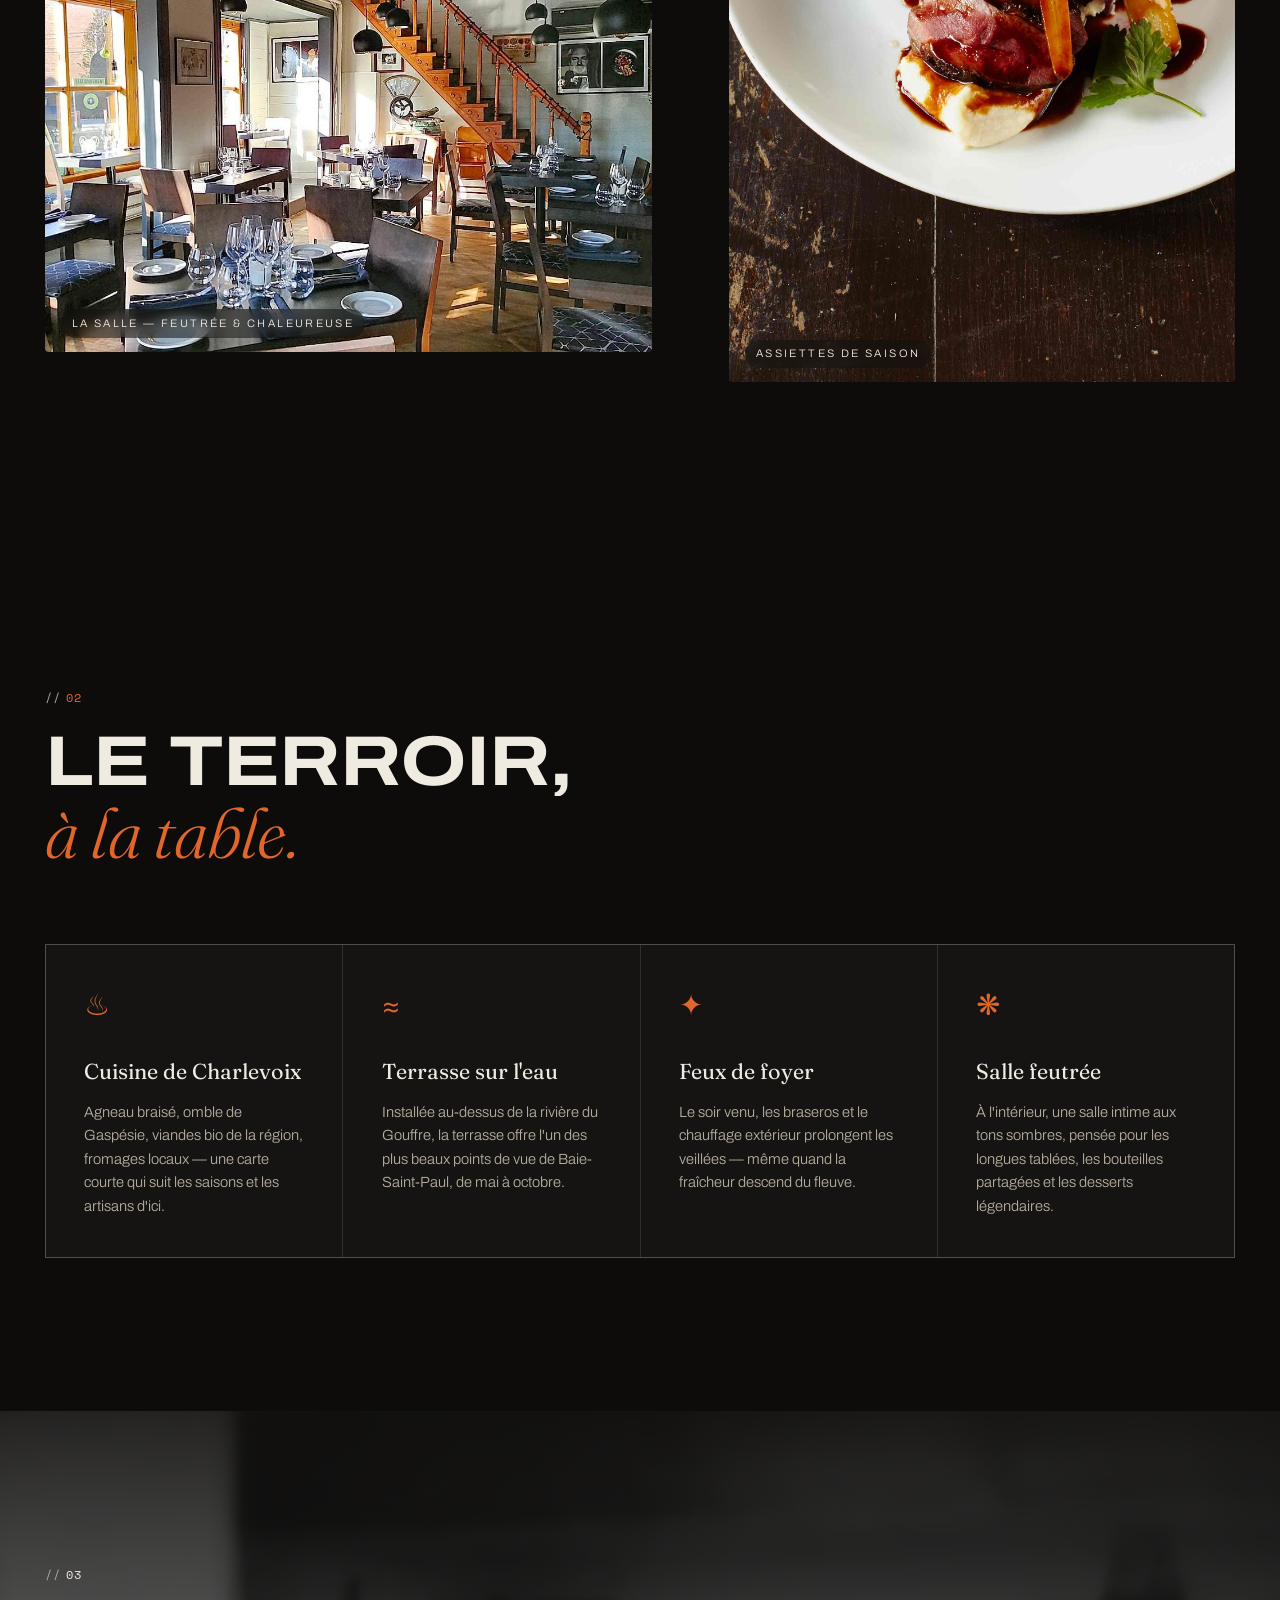
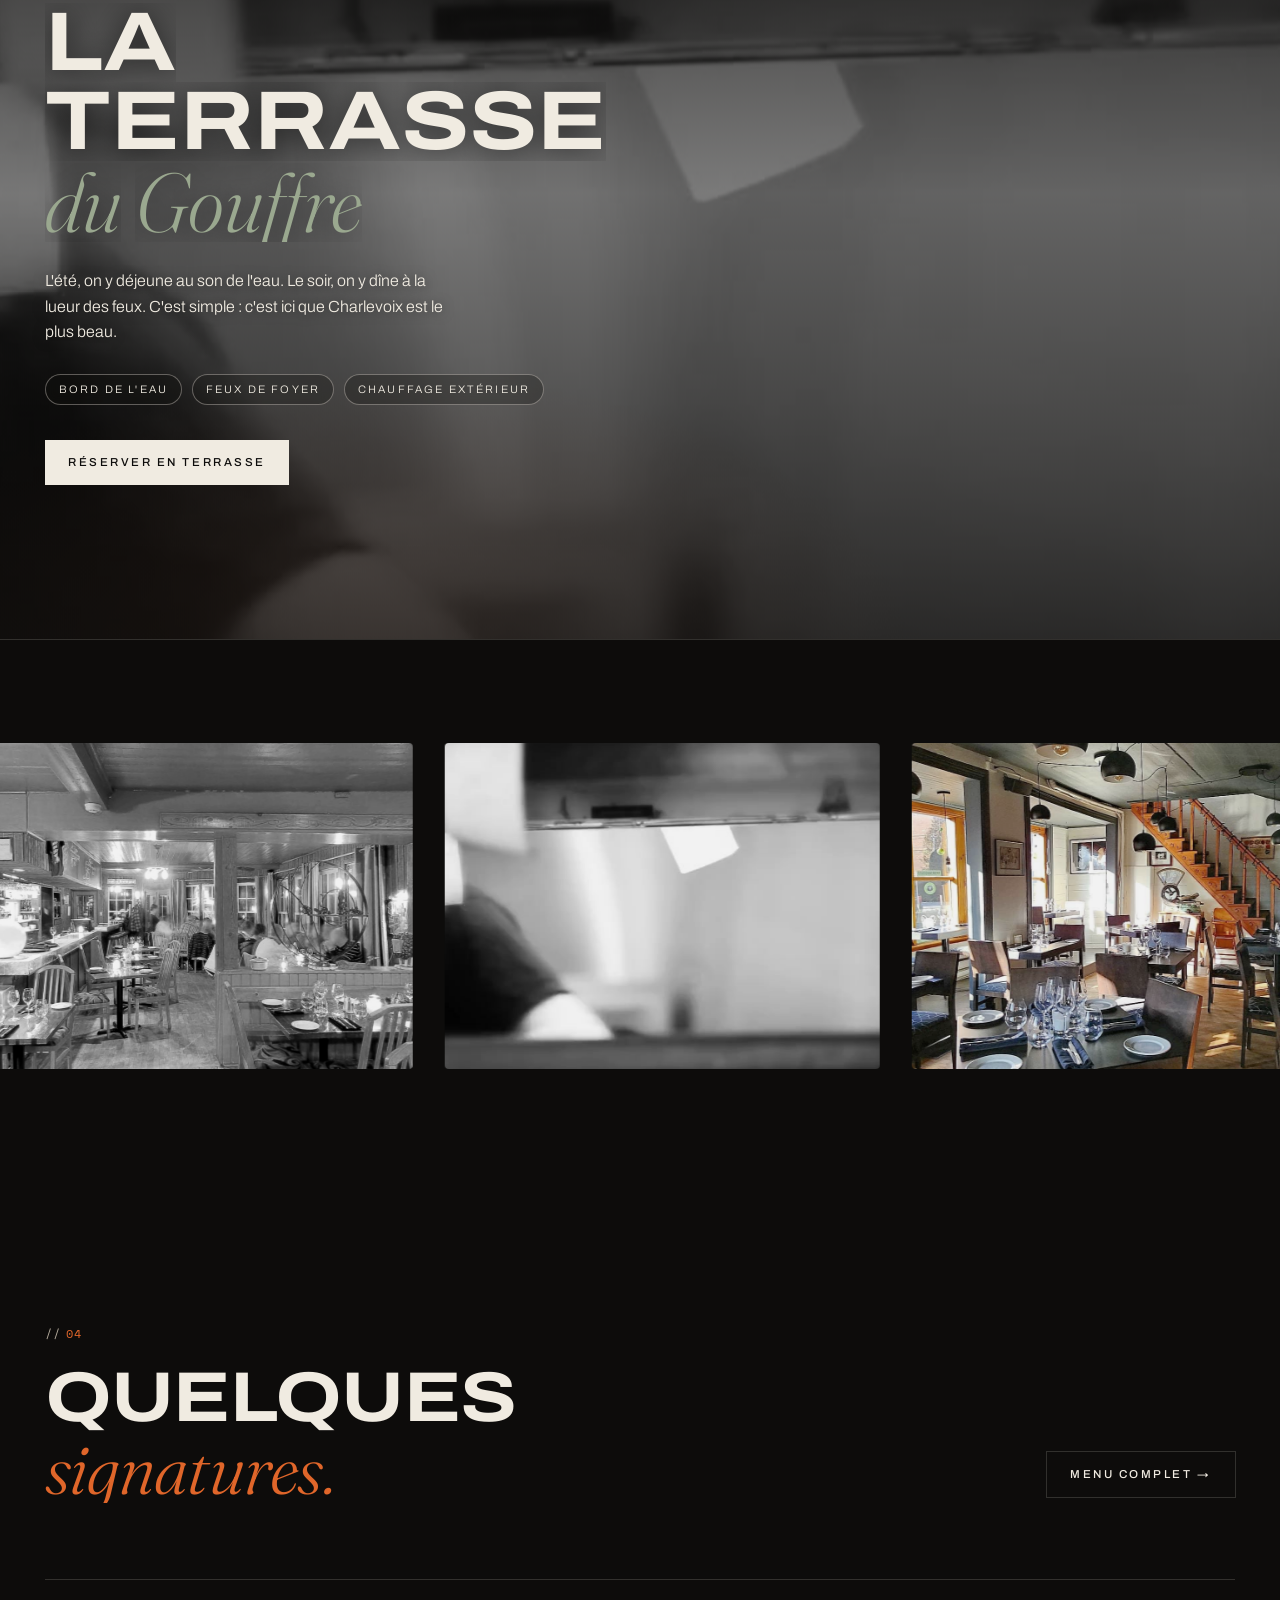
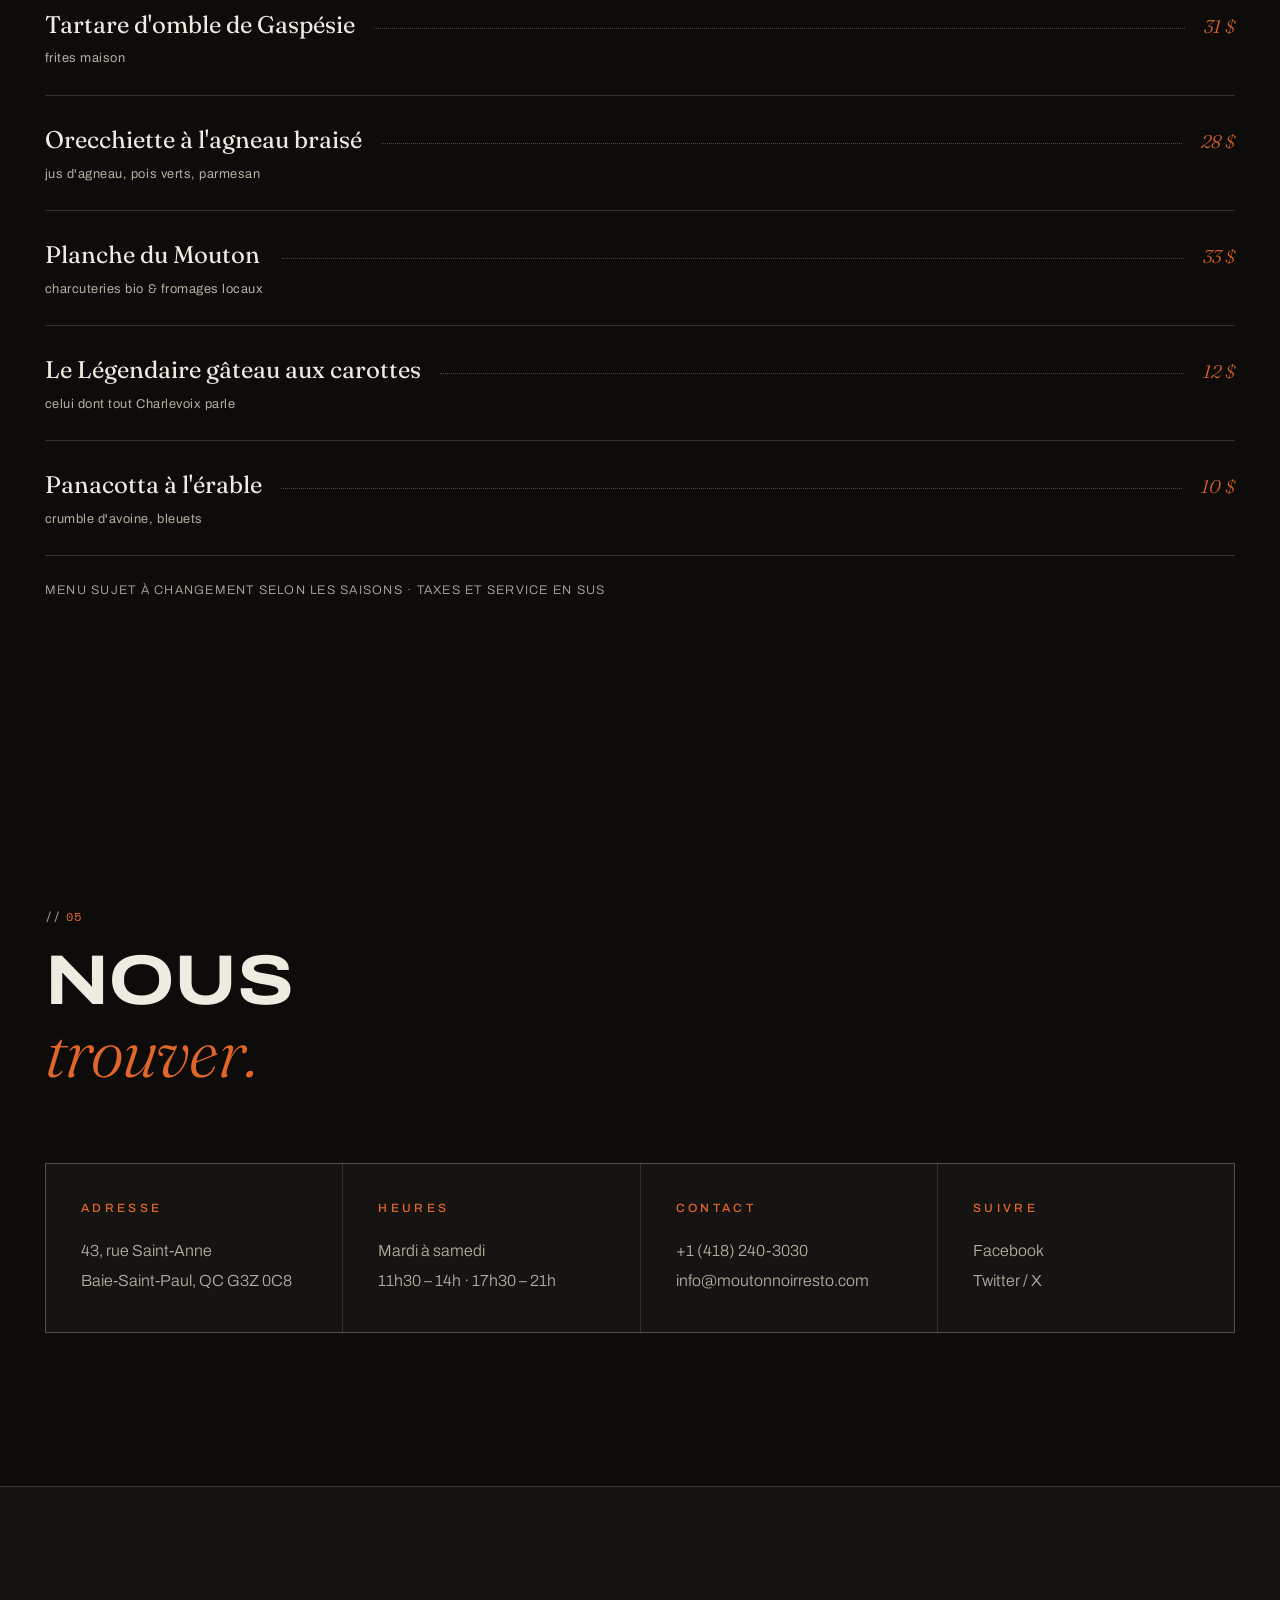
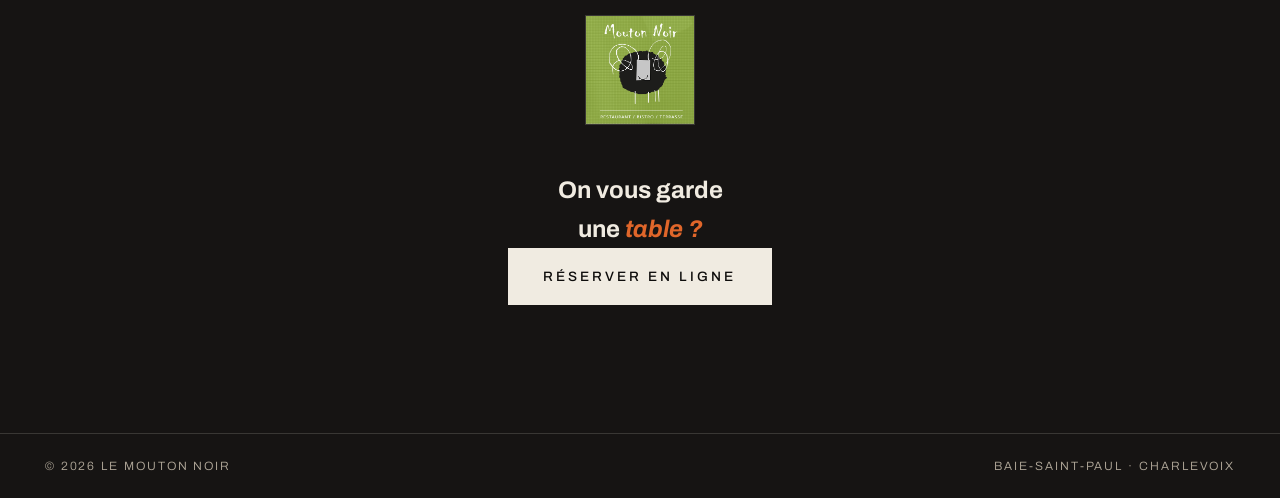
==== commit 43f0f234: "ajust text" ====
--- a/index.html
+++ b/index.html
@@ -24,12 +24,12 @@
     <img class="nav__logo" src="assets/logo.png" alt="Le Mouton Noir" />
   </a>
   <nav class="nav__links">
-    <a href="#histoire">//L'histoire</a>
-    <a href="#terroir">//Terroir</a>
-    <a href="#terrasse">//Terrasse</a>
-    <a href="menu.html">//Menu</a>
-    <a href="test.html">//Test 3D</a>
-    <a href="#infos">//Infos</a>
+    <a href="#histoire">// L'histoire</a>
+    <a href="#terroir">// Terroir</a>
+    <a href="#terrasse">// Terrasse</a>
+    <a href="menu.html">// Menu</a>
+    <a href="test.html">// Test 3D</a>
+    <a href="#infos">// Infos</a>
   </nav>
   <a class="btn btn--outline nav__cta" href="http://widgets.libroreserve.com/WEB/QC015031606046/book" target="_blank" rel="noopener">Réserver <span class="btn__arrow">→</span></a>
 </header>
@@ -47,25 +47,25 @@
   </h1>
 
   <div class="hero__corners">
-    <p class="hero__corner hero__corner--tl reveal">//Restaurant — Bistro — Terrasse<br />Baie-Saint-Paul, Charlevoix</p>
+    <p class="hero__corner hero__corner--tl reveal">// Restaurant — Bistro — Terrasse<br />Baie-Saint-Paul, Charlevoix</p>
     <p class="hero__corner hero__corner--bl reveal">Produits des fermes d'ici, pêches du Saint-Laurent,<br />viandes bio de Charlevoix. Une table honnête,<br />généreuse et vivante — midi et soir.</p>
   </div>
 
   <div class="hero__strip reveal">
     <a class="hero__strip-item" href="menu.html">
-      <span class="hero__strip-label">//La carte</span>
+      <span class="hero__strip-label">// La carte</span>
       <span class="hero__strip-value">Voir les plats <span class="btn__arrow">→</span></span>
     </a>
     <div class="hero__strip-item">
-      <span class="hero__strip-label">//Horaires</span>
+      <span class="hero__strip-label">// Horaires</span>
       <span class="hero__strip-value">Mar – Sam · 11h30 – 14h / 17h30 – 21h</span>
     </div>
     <a class="hero__strip-item" href="https://www.google.com/maps/dir//43+Rue+Saint-Anne,+Baie-Saint-Paul,+QC" target="_blank" rel="noopener">
-      <span class="hero__strip-label">//Adresse</span>
+      <span class="hero__strip-label">// Adresse</span>
       <span class="hero__strip-value">43, rue Saint-Anne, Baie-Saint-Paul</span>
     </a>
     <a class="hero__strip-item" href="tel:+14182403030">
-      <span class="hero__strip-label">//Contact</span>
+      <span class="hero__strip-label">// Contact</span>
       <span class="hero__strip-value">+1 (418) 240-3030</span>
     </a>
   </div>
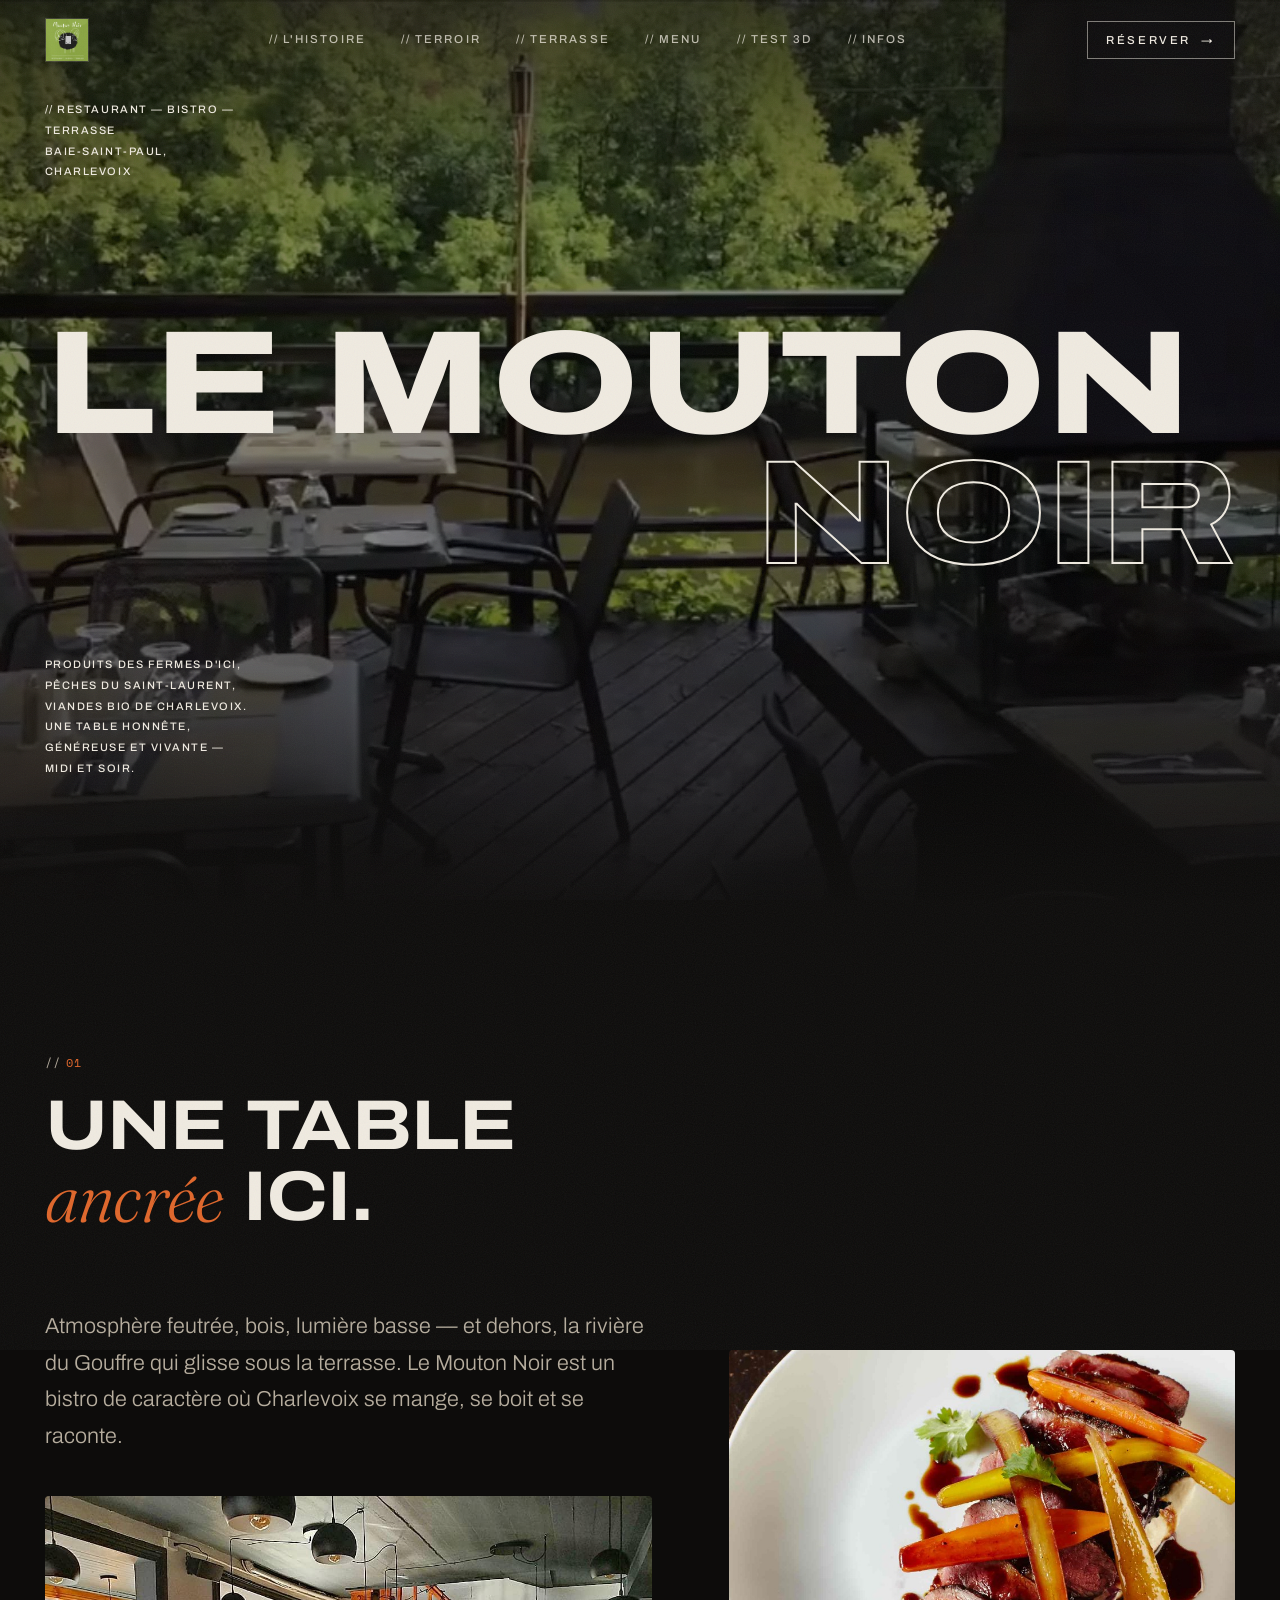
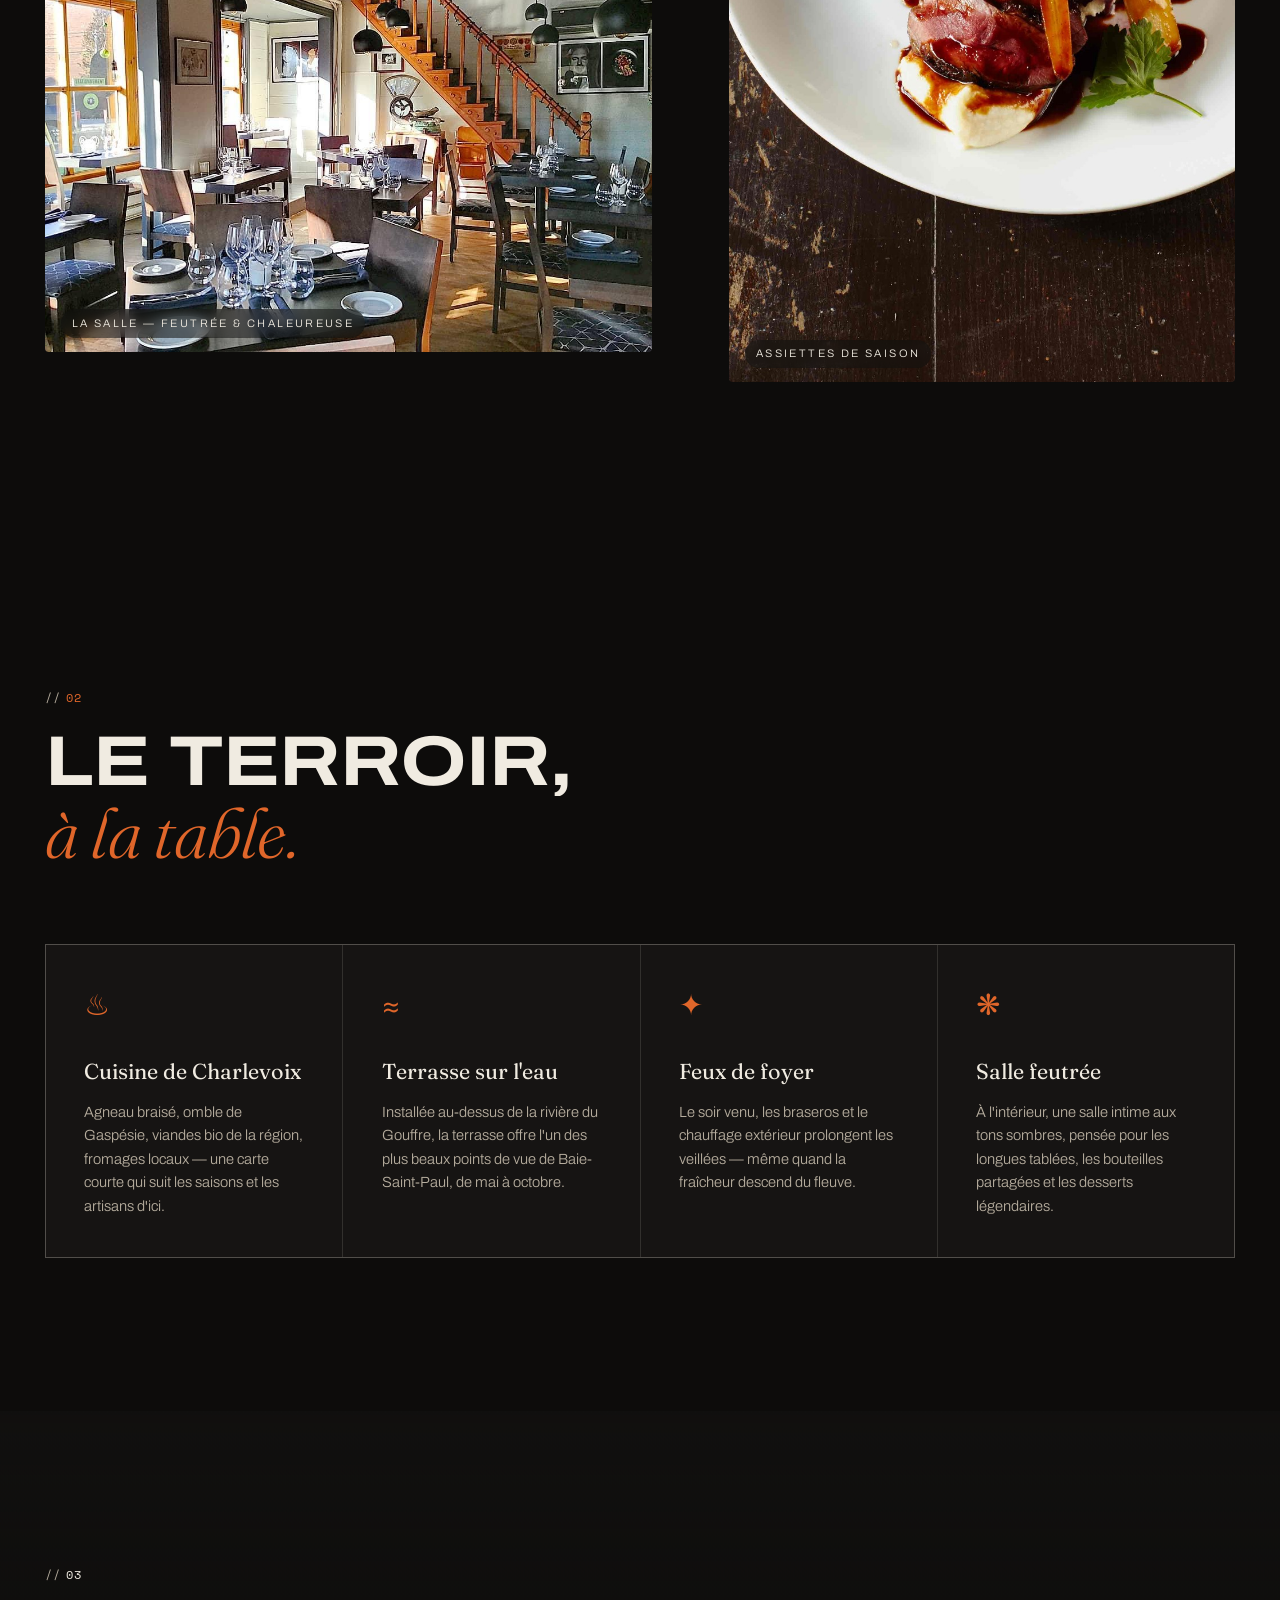
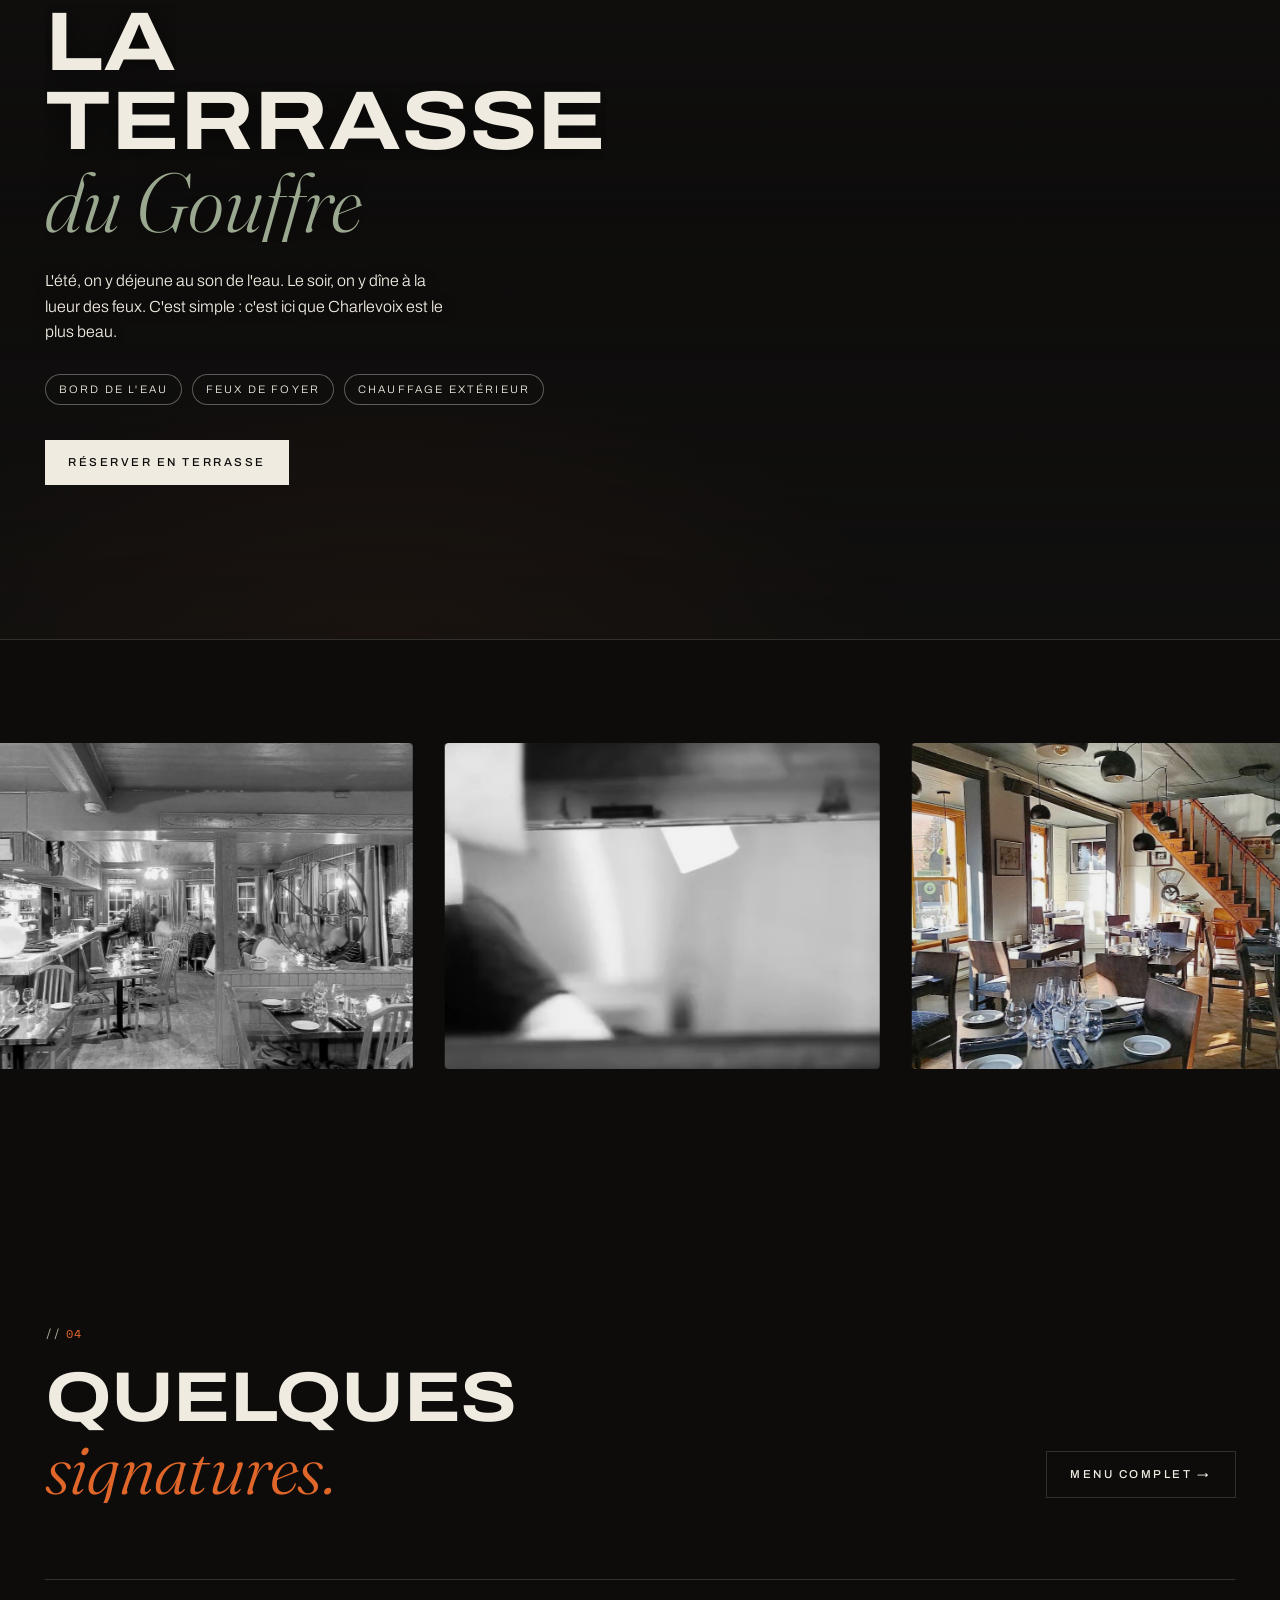
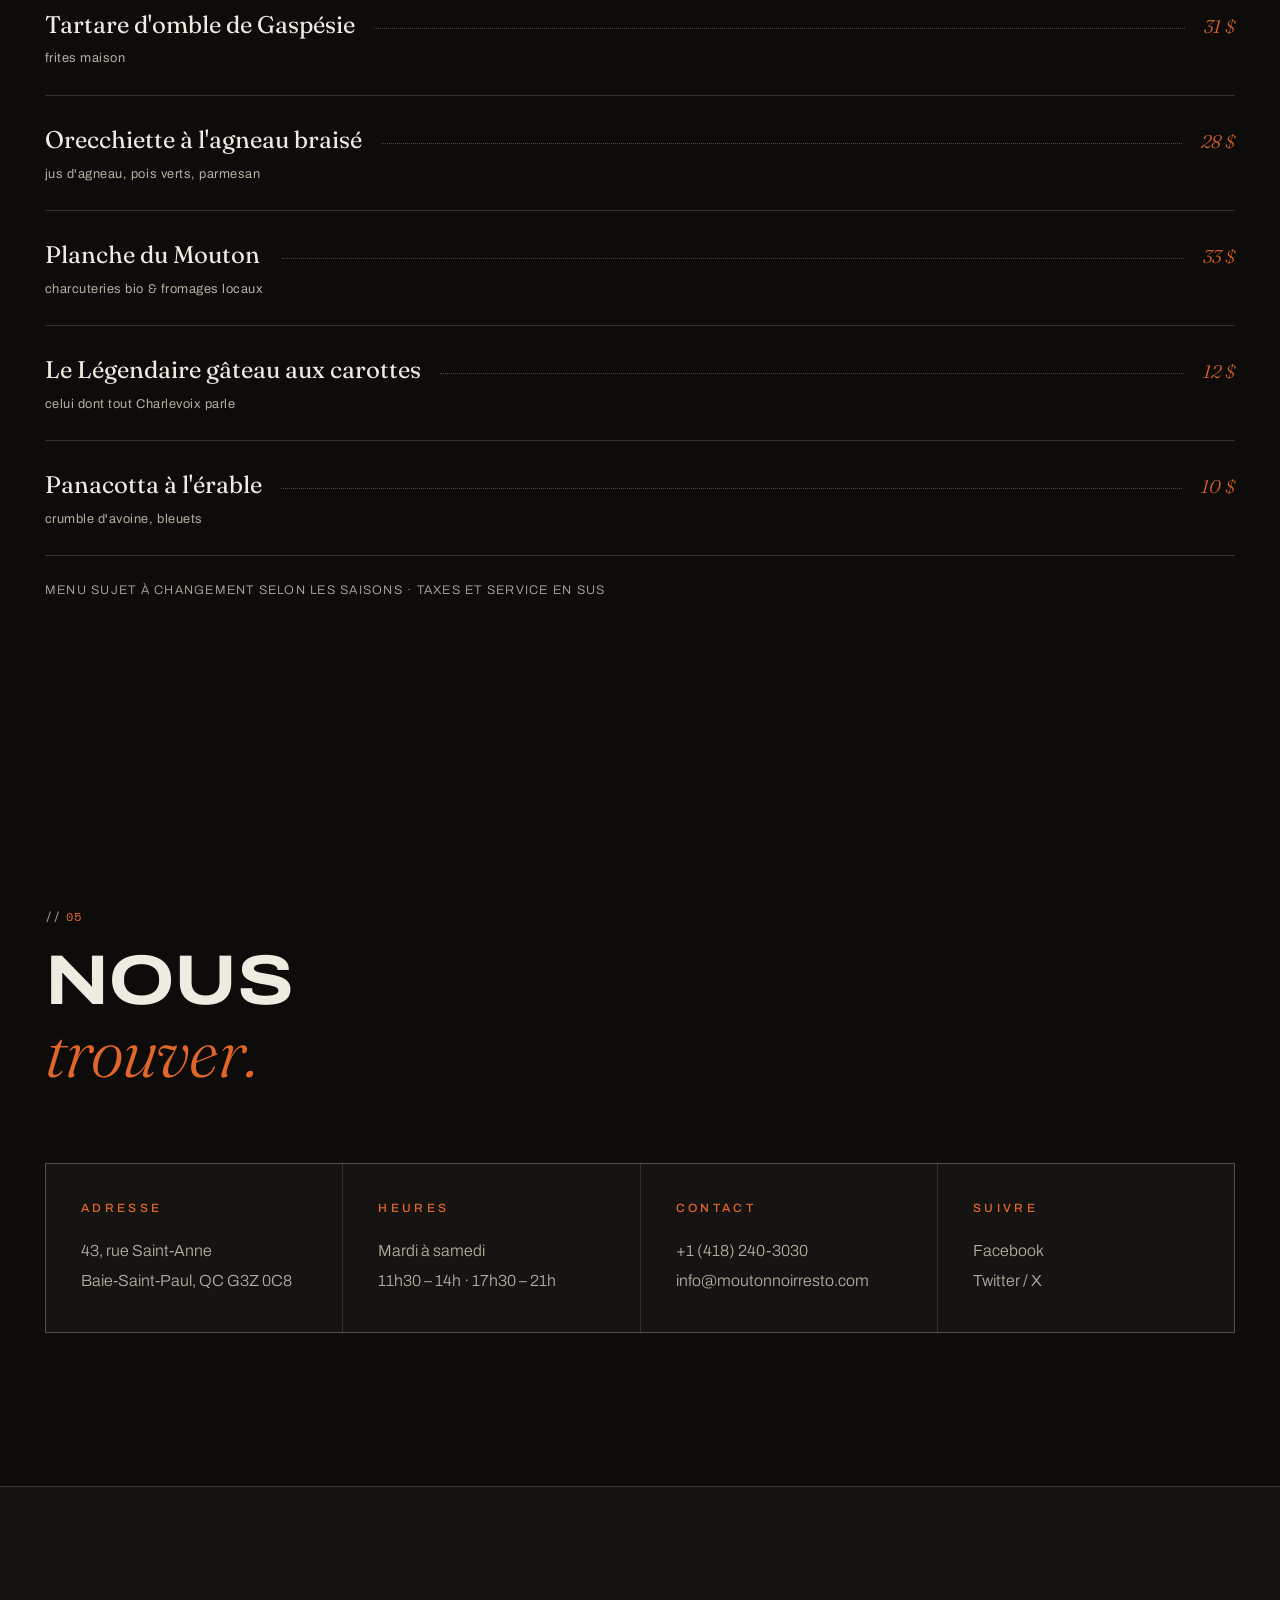
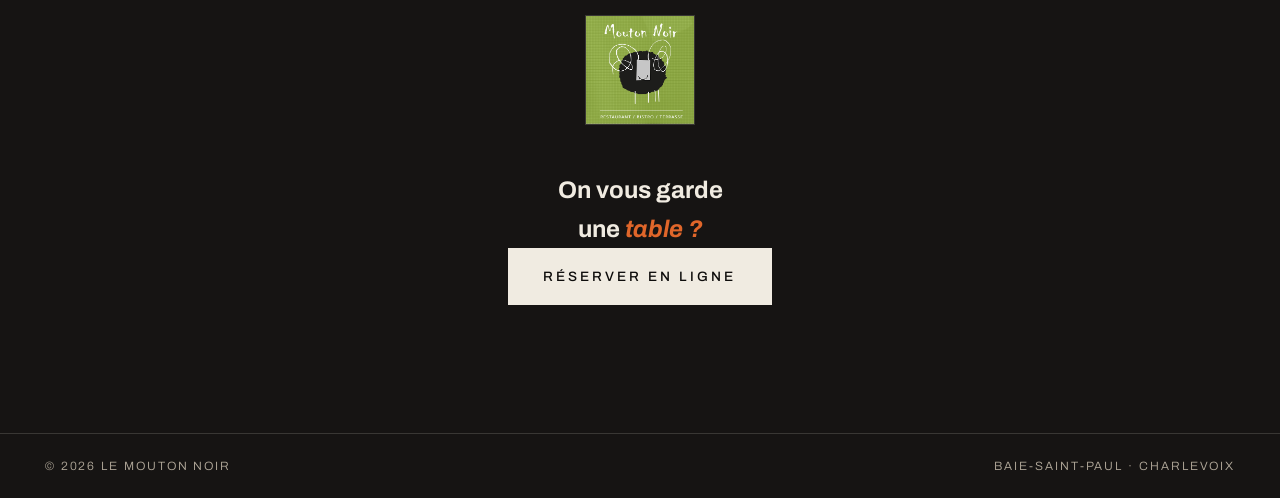
==== commit 836ad8e5: "media" ====
--- a/index.html
+++ b/index.html
@@ -128,7 +128,10 @@
 <!-- ============ TERRASSE / BIG IMAGE PANEL ============ -->
 <section class="terrasse" id="terrasse">
   <div class="terrasse__bg" data-parallax aria-hidden="true">
-    <img src="assets/photo-5.jpg" alt="" aria-hidden="true" />
+    <video autoplay muted loop playsinline crossorigin="anonymous" preload="auto">
+      <source src="assets/terrasse.mp4" type="video/mp4" />
+      <img src="assets/photo-5.jpg" alt="" aria-hidden="true" />
+    </video>
   </div>
   <div class="terrasse__content">
     <span class="section__index section__index--light">03</span>
--- a/styles.css
+++ b/styles.css
@@ -412,10 +412,12 @@
   z-index: -1;
   will-change: transform;
 }
+.terrasse__bg video,
 .terrasse__bg img {
   width: 100%; height: 100%;
   object-fit: cover;
   filter: brightness(0.62) saturate(0.95);
+  display: block;
 }
 .terrasse__bg::after {
   content: "";
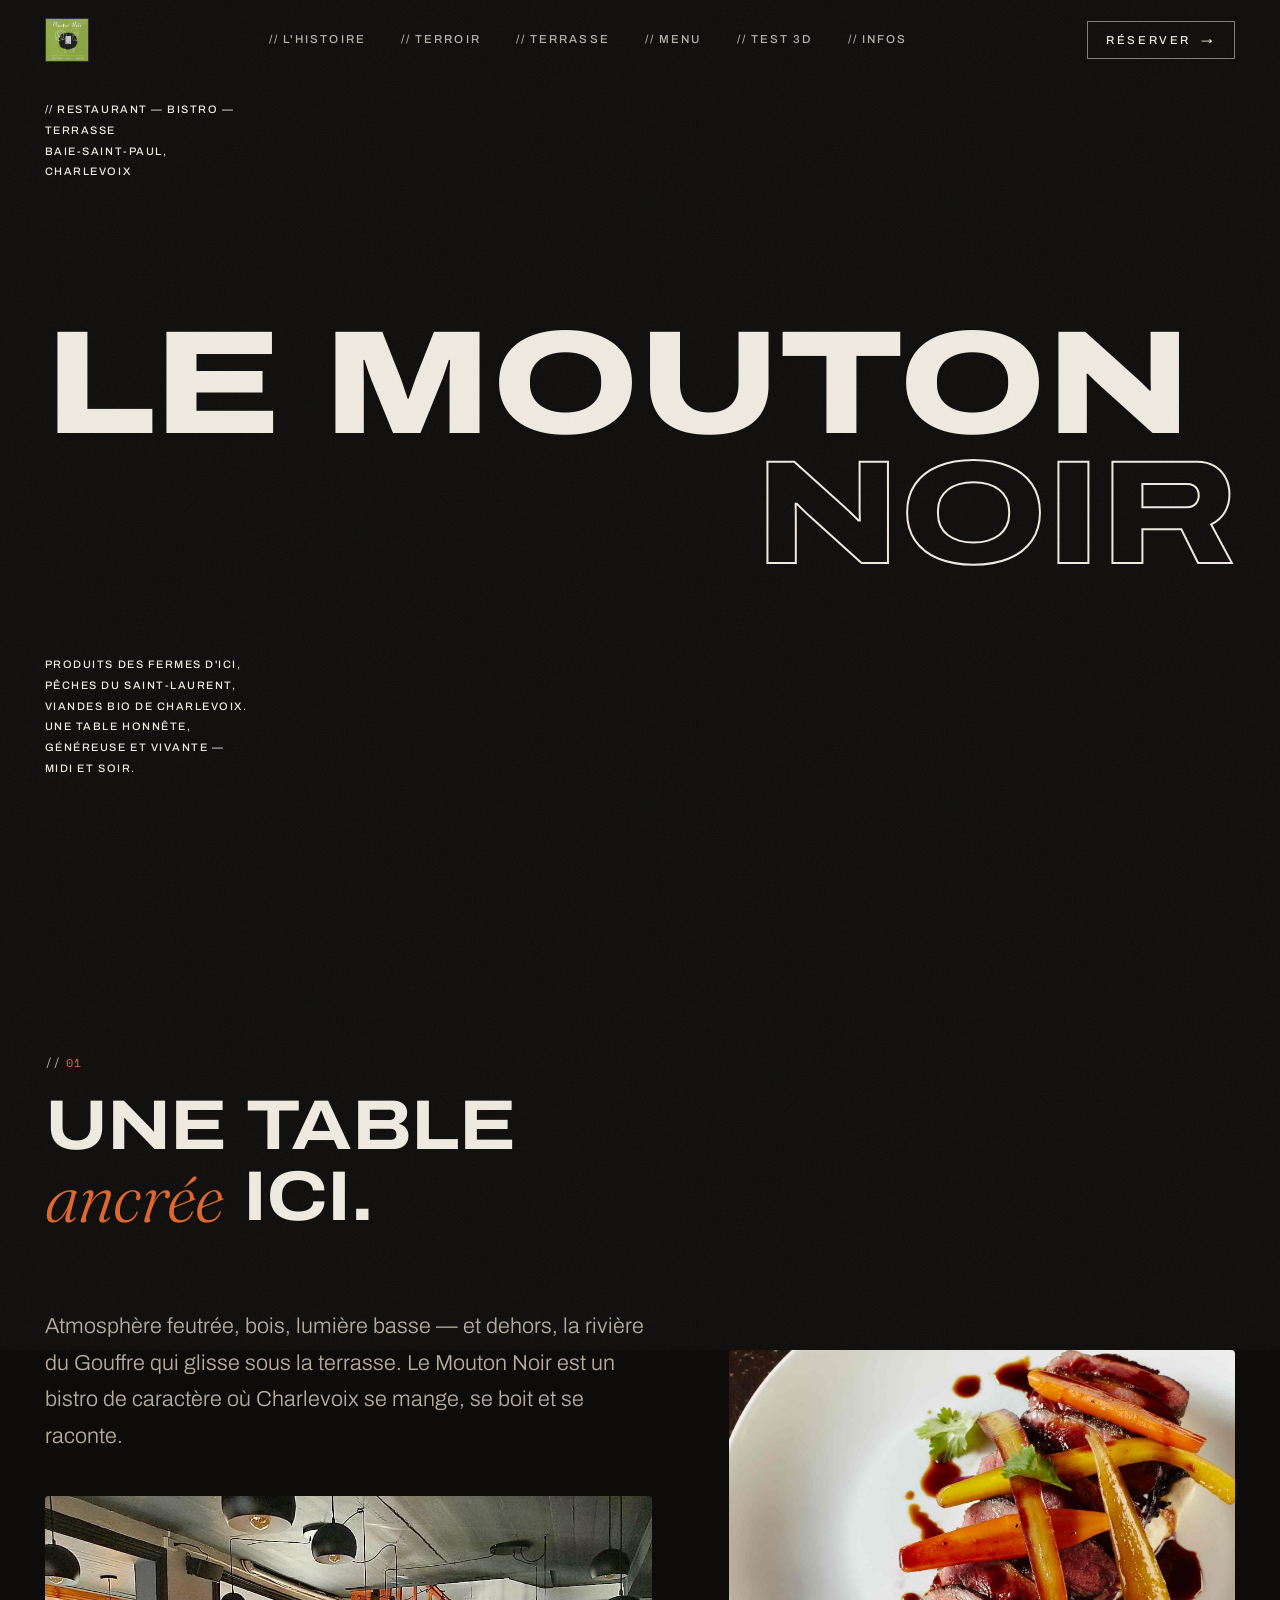
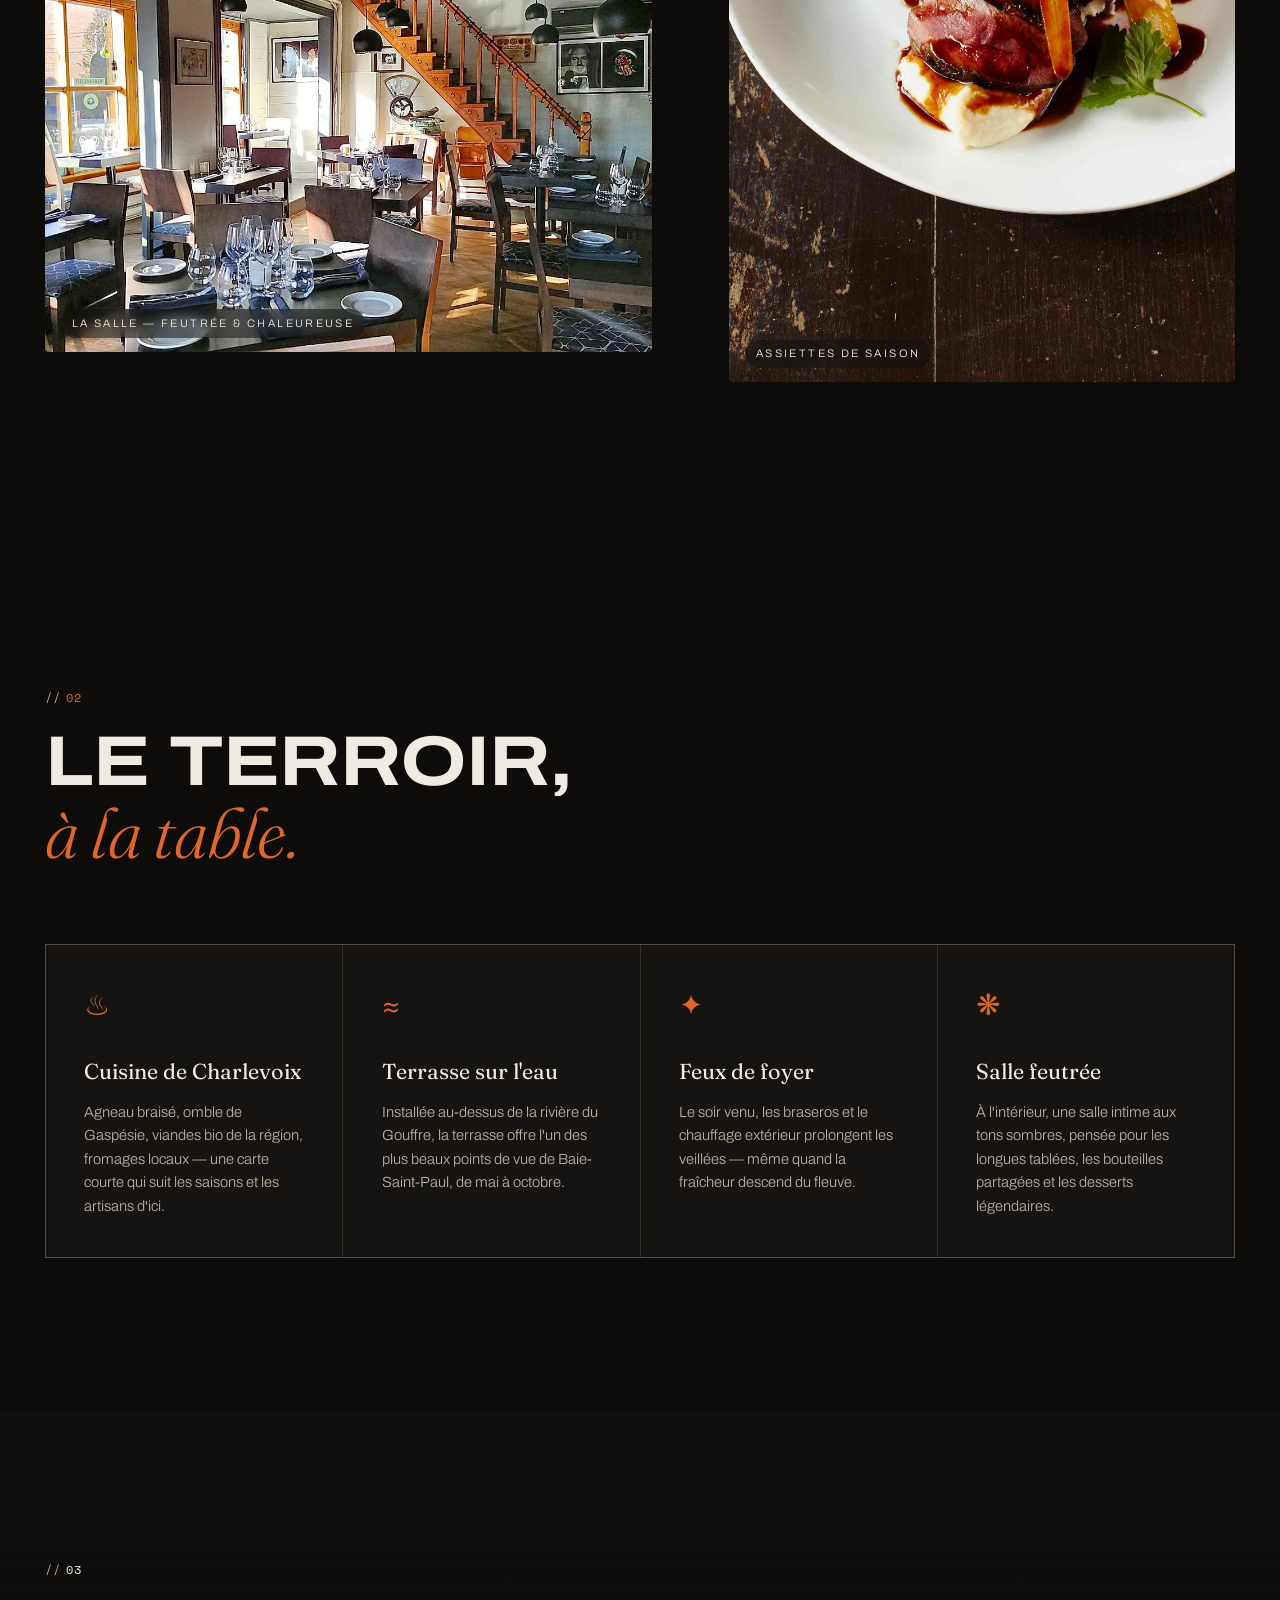
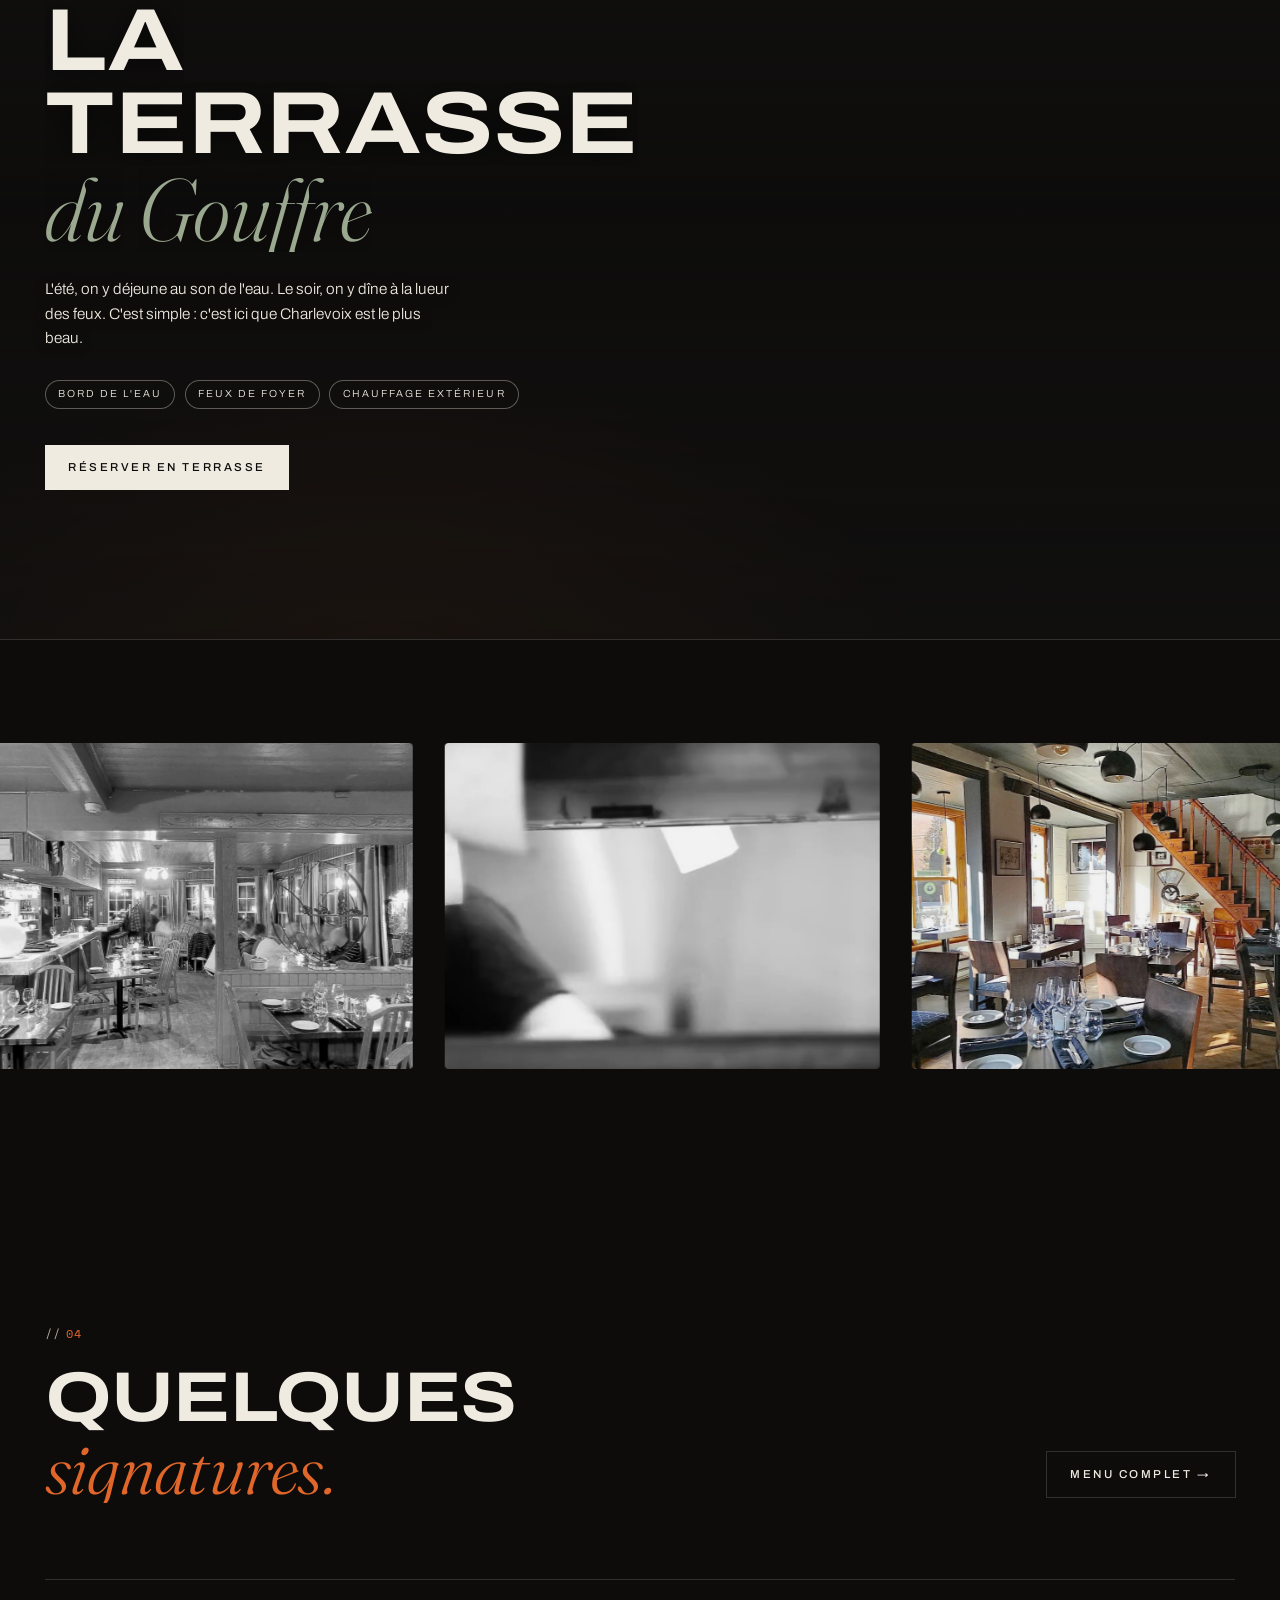
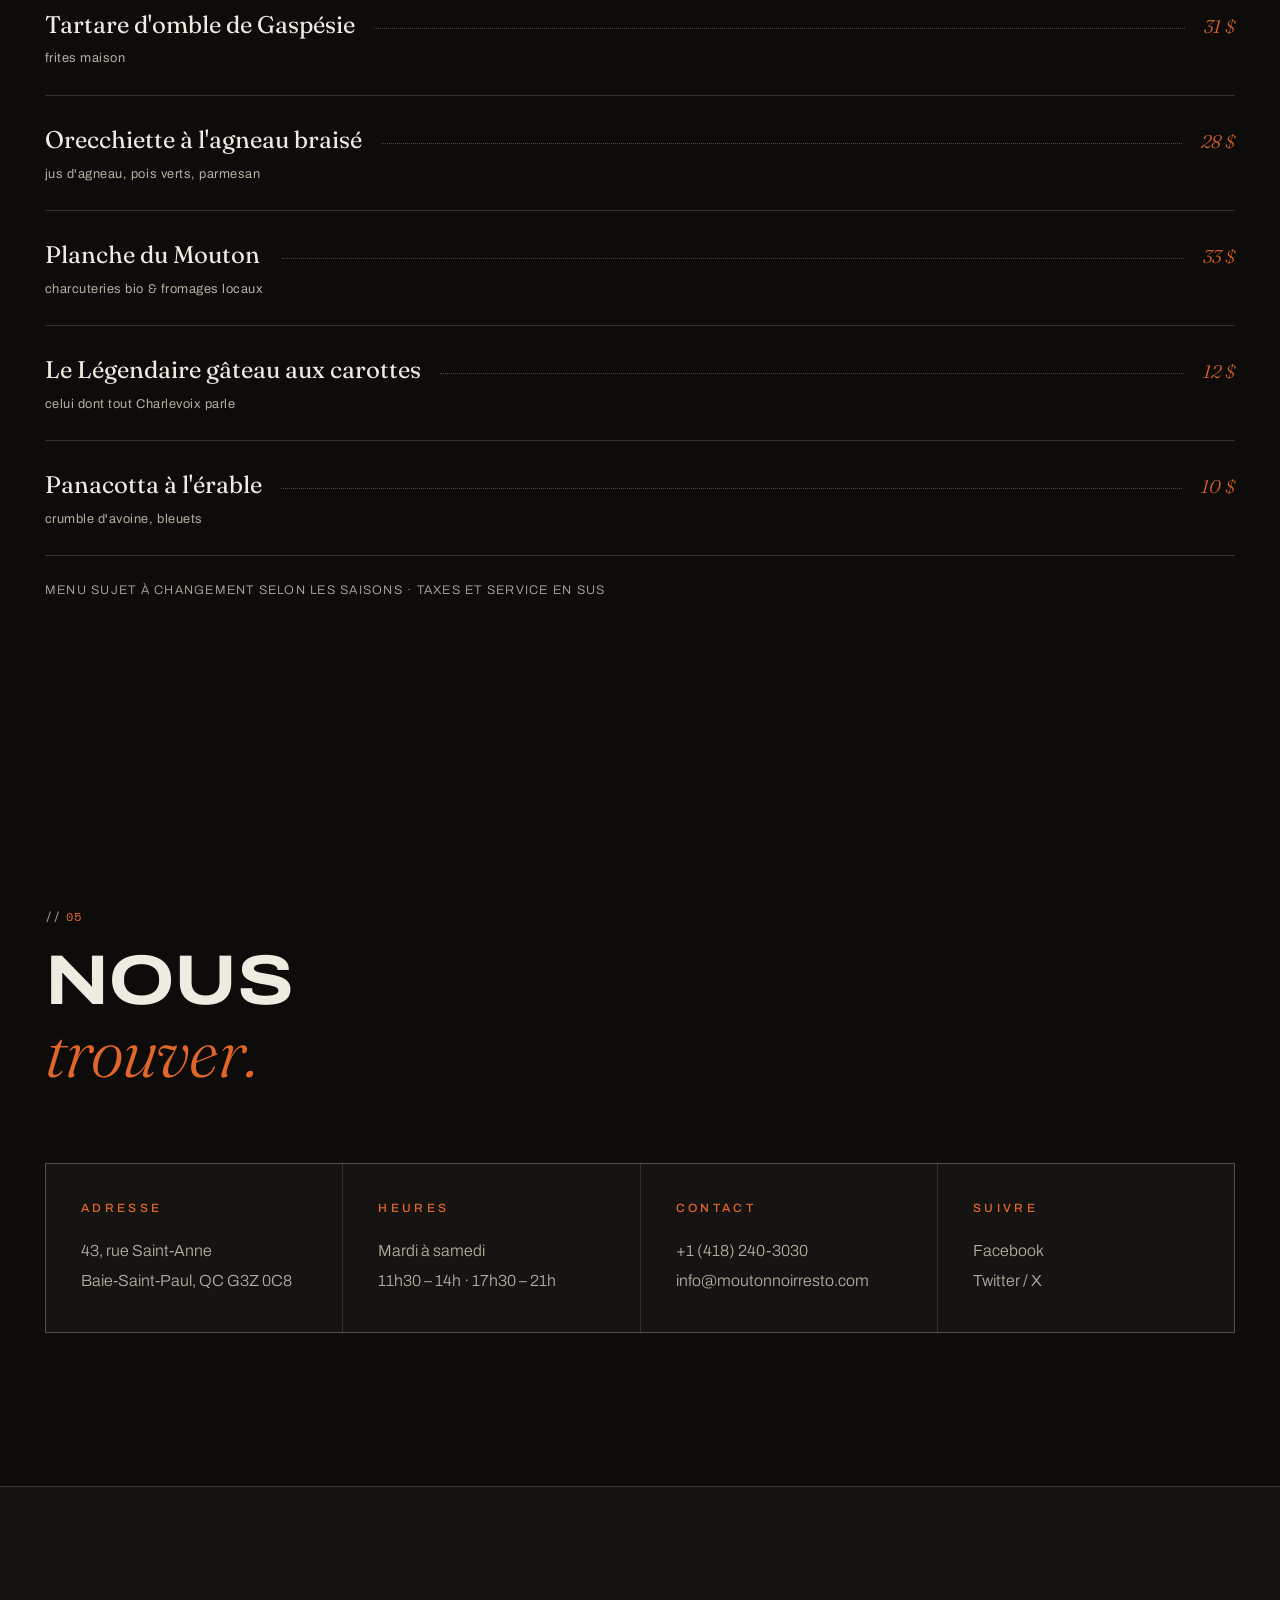
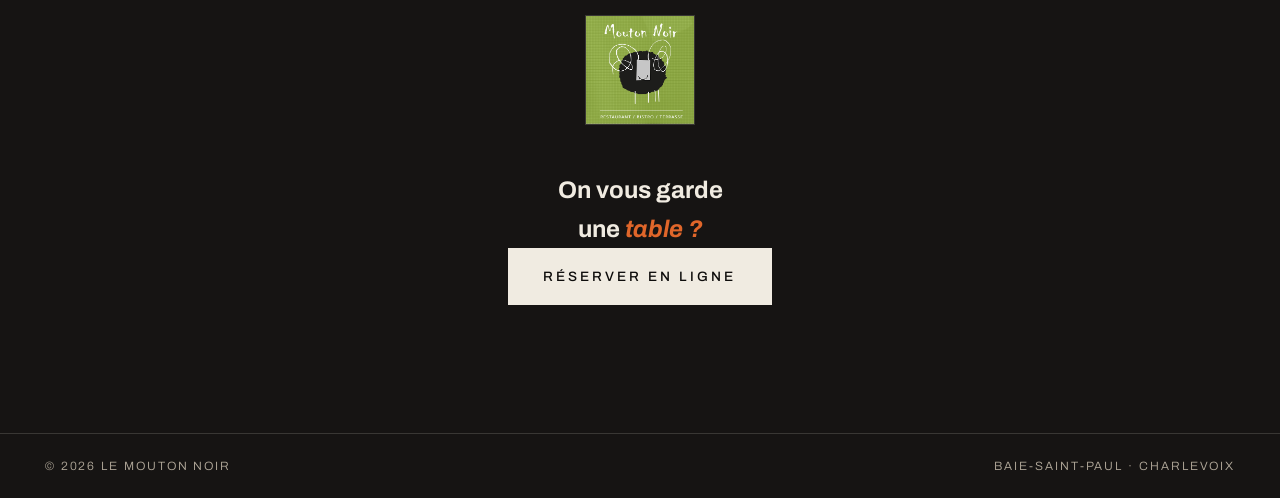
==== commit 5748b0ce: "change video" ====
--- a/index.html
+++ b/index.html
@@ -37,7 +37,10 @@
 <!-- ============ HERO ============ -->
 <section class="hero" id="top">
   <div class="hero__media" aria-hidden="true">
-    <img src="assets/photo-4.jpg" alt="" data-hero-img />
+    <video autoplay muted loop playsinline crossorigin="anonymous" preload="auto" data-hero-video>
+      <source src="assets/cuisine.mp4" type="video/mp4" />
+      <img src="assets/photo-4.jpg" alt="" data-hero-img />
+    </video>
     <div class="hero__veil"></div>
   </div>
 
--- a/styles.css
+++ b/styles.css
@@ -150,14 +150,13 @@
   align-items: center;
 }
 .hero__media { position: absolute; inset: 0; }
-.hero__media img {
+.hero__media img,
+.hero__media video {
   width: 100%; height: 100%;
   object-fit: cover;
   filter: brightness(0.5) saturate(0.9) contrast(1.05);
-  transform: scale(1.08);
-  animation: hero-zoom 2.4s var(--ease-out) forwards;
-}
-@keyframes hero-zoom { to { transform: scale(1); } }
+  display: block;
+}
 .hero__veil {
   position: absolute; inset: 0;
   background:
@@ -175,7 +174,7 @@
   font-family: var(--display);
   font-stretch: 125%;
   font-weight: 800;
-  font-size: clamp(3rem, 11.5vw, 11rem);
+  font-size: clamp(2rem, 11.5vw, 11rem);
   line-height: 0.88;
   letter-spacing: -0.01em;
   text-transform: uppercase;
@@ -191,6 +190,23 @@
 .hero__title-line--right { text-align: right; }
 .hero__title-line--right > span { animation-delay: 0.4s; -webkit-text-stroke: 2px var(--cream); color: transparent; }
 @keyframes rise { to { transform: translateY(0); } }
+
+@media (max-width: 640px) {
+  .hero__title { 
+    font-size: clamp(1.8rem, 12vw, 3.5rem);
+    font-stretch: 100%;
+    letter-spacing: 0;
+  }
+  .hero__title-line--right > span { -webkit-text-stroke: 1.5px var(--cream); }
+}
+
+@media (max-width: 480px) {
+  .hero__title { 
+    font-size: clamp(1.5rem, 13vw, 2.8rem);
+    font-stretch: 95%;
+  }
+  .hero__title-line--right > span { -webkit-text-stroke: 1px var(--cream); }
+}
 
 /* Corner text blocks (Kairo-style) */
 .hero__corners { position: absolute; inset: 0; z-index: 3; pointer-events: none; }
@@ -416,7 +432,6 @@
 .terrasse__bg img {
   width: 100%; height: 100%;
   object-fit: cover;
-  filter: brightness(0.62) saturate(0.95);
   display: block;
 }
 .terrasse__bg::after {
@@ -426,22 +441,22 @@
     linear-gradient(to bottom, rgba(18,17,16,0.9), rgba(18,17,16,0.25) 40%, rgba(18,17,16,0.92)),
     radial-gradient(ellipse 60% 40% at 30% 85%, rgba(224,102,42,0.16), transparent 70%);
 }
-.terrasse__content { padding: 6rem var(--pad); max-width: 720px; }
+.terrasse__content { padding: clamp(4rem, 8vw, 6rem) var(--pad); max-width: 720px; }
 .terrasse__title {
   font-family: var(--display);
   font-stretch: 120%;
   font-weight: 700;
   text-transform: uppercase;
-  font-size: clamp(2.4rem, 6.5vw, 5.5rem);
+  font-size: clamp(1.8rem, 8vw, 5.5rem);
   line-height: 0.95;
   margin: 1rem 0 1.6rem;
   text-shadow: 0 2px 30px rgba(0,0,0,0.6);
 }
 .terrasse__title em { font-family: var(--serif); font-style: italic; font-weight: 300; text-transform: none; color: var(--sage); }
-.terrasse__text { color: var(--cream); max-width: 46ch; margin-bottom: 1.8rem; text-shadow: 0 1px 12px rgba(0,0,0,0.5); }
+.terrasse__text { color: var(--cream); max-width: 46ch; margin-bottom: 1.8rem; text-shadow: 0 1px 12px rgba(0,0,0,0.5); font-size: clamp(0.95rem, 1.2vw, 1.05rem); line-height: 1.6; }
 .terrasse__tags { display: flex; gap: 0.6rem; flex-wrap: wrap; margin-bottom: 2.2rem; }
 .tag {
-  font-size: 0.68rem;
+  font-size: clamp(0.58rem, 0.8vw, 0.68rem);
   letter-spacing: 0.2em;
   text-transform: uppercase;
   padding: 0.55em 1.2em;
@@ -450,6 +465,13 @@
   color: var(--cream);
   backdrop-filter: blur(6px);
   background: rgba(18,17,16,0.3);
+}
+
+@media (max-width: 640px) {
+  .terrasse__content { padding: 3rem var(--pad); }
+  .terrasse__title { font-size: clamp(1.6rem, 9vw, 2.8rem); }
+  .terrasse__text { font-size: 0.95rem; line-height: 1.5; }
+  .tag { font-size: 0.58rem; padding: 0.45em 1em; }
 }
 
 /* ---------- Galerie (scroll drift) ---------- */
